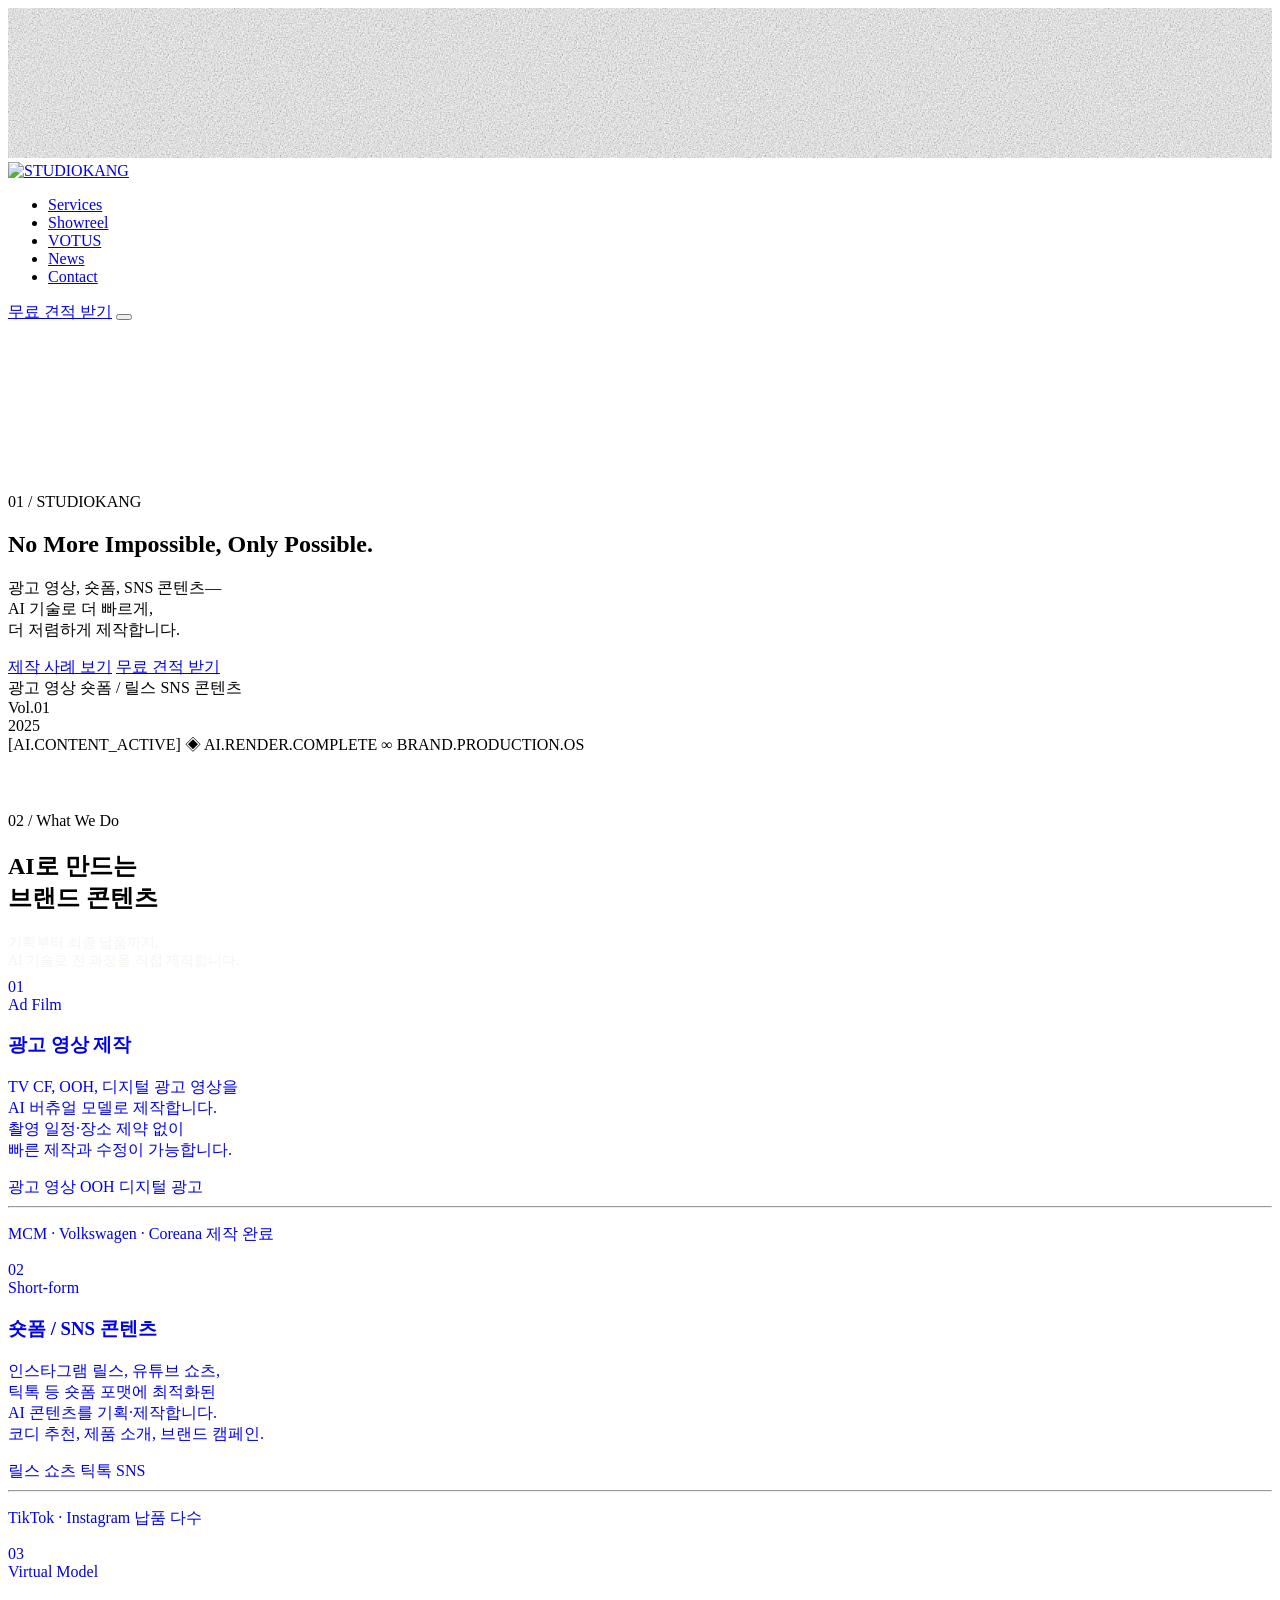
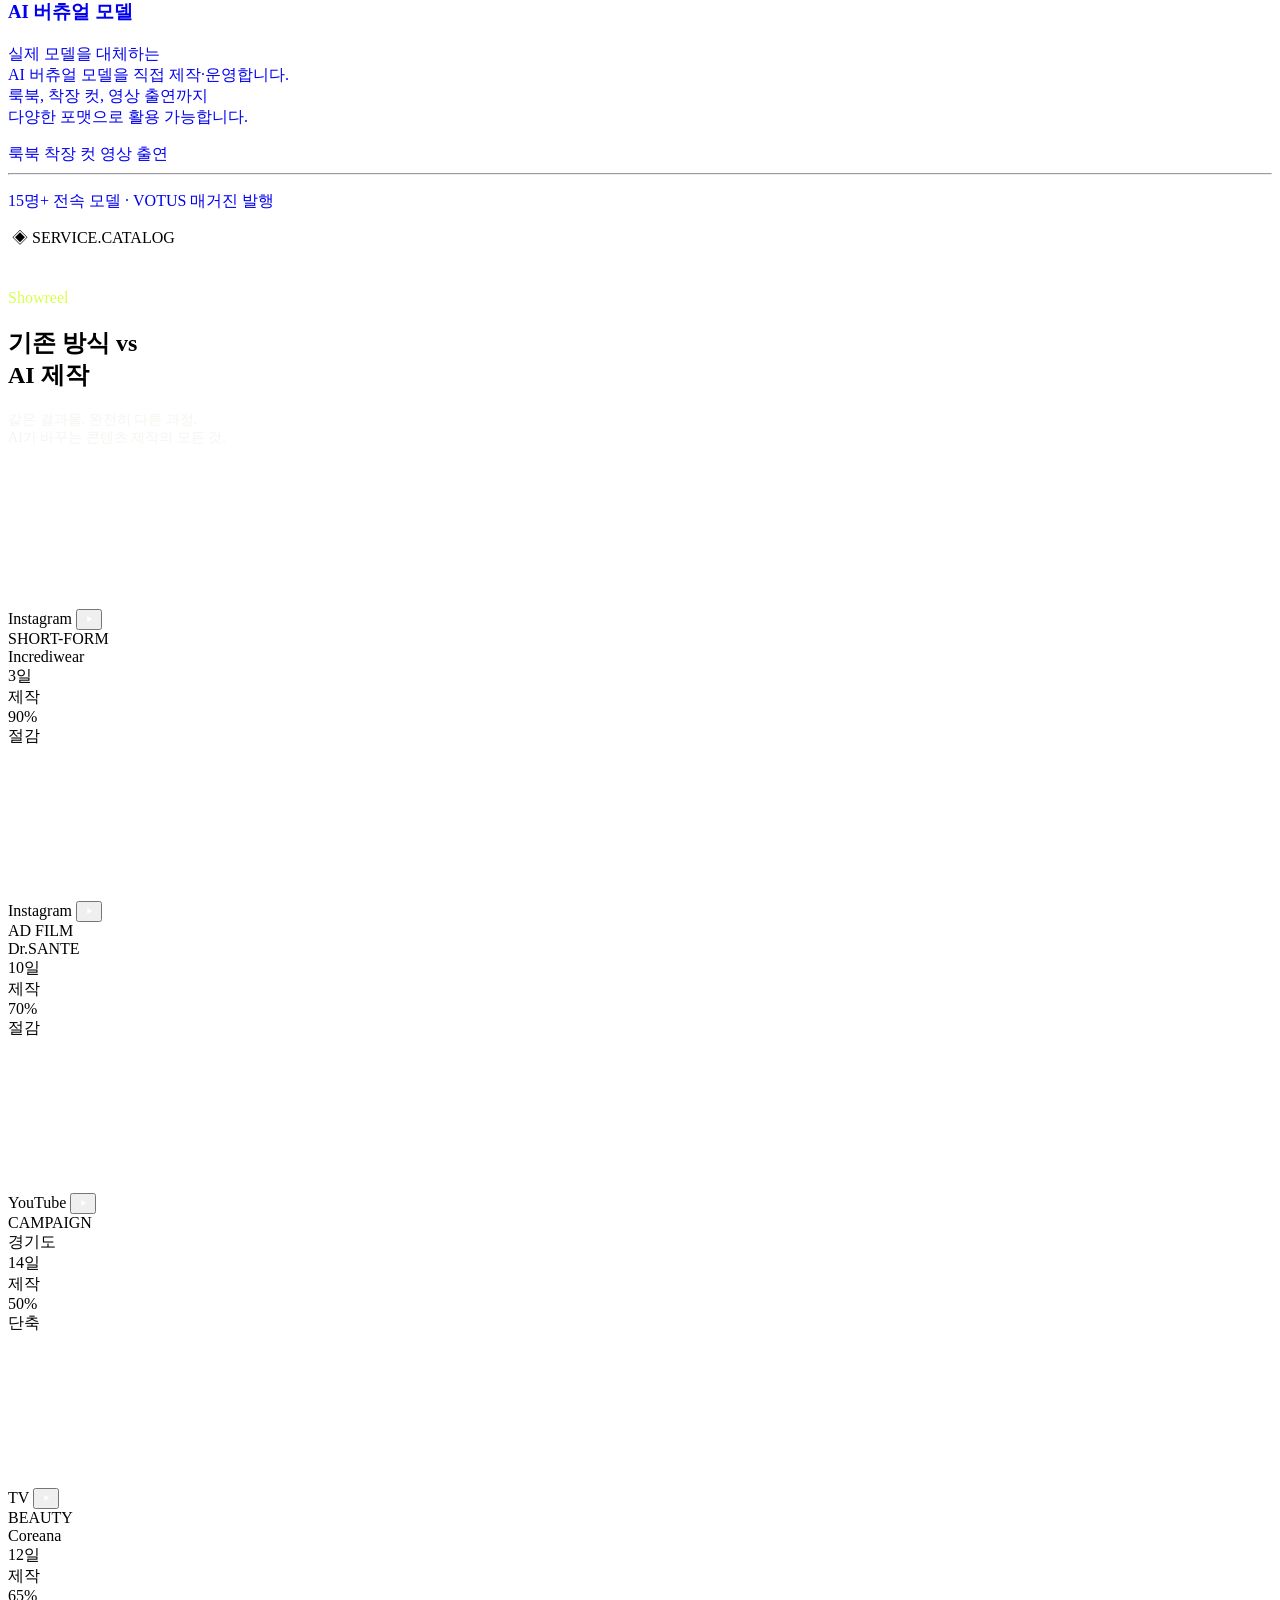
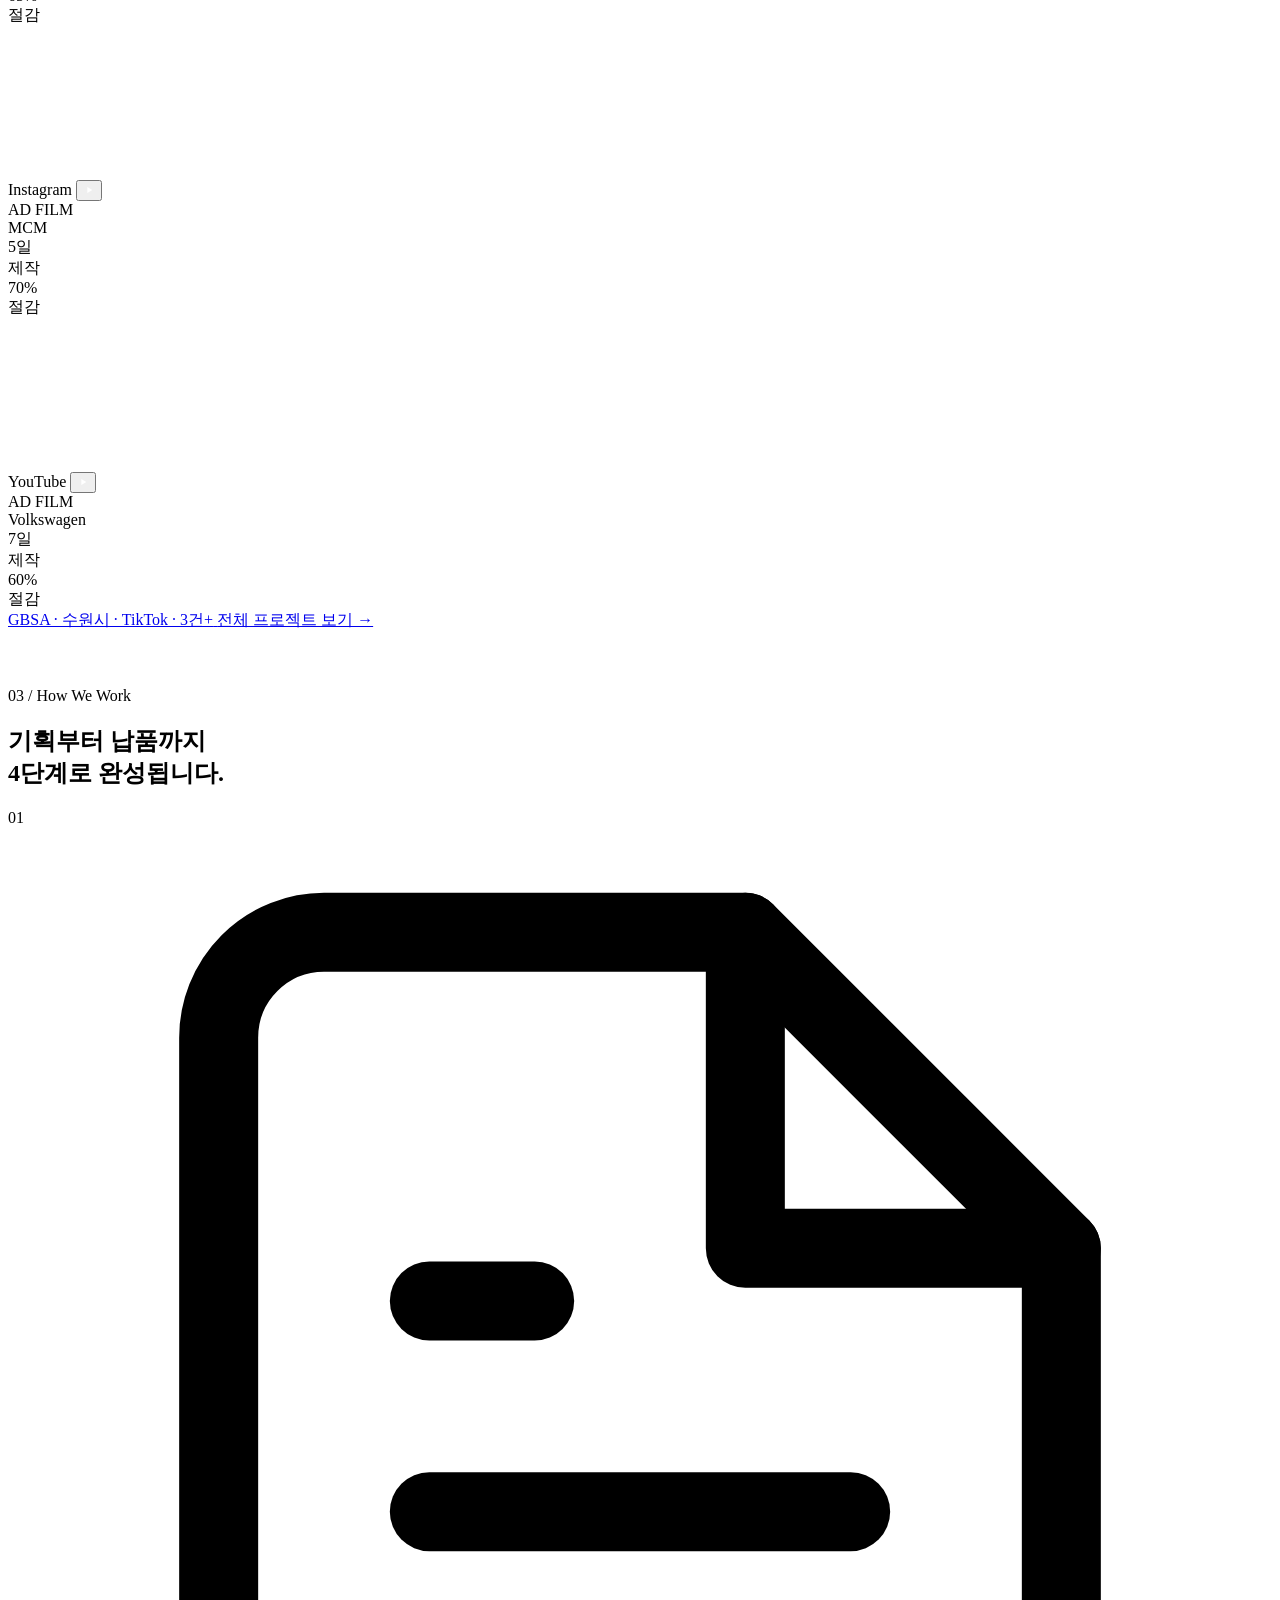
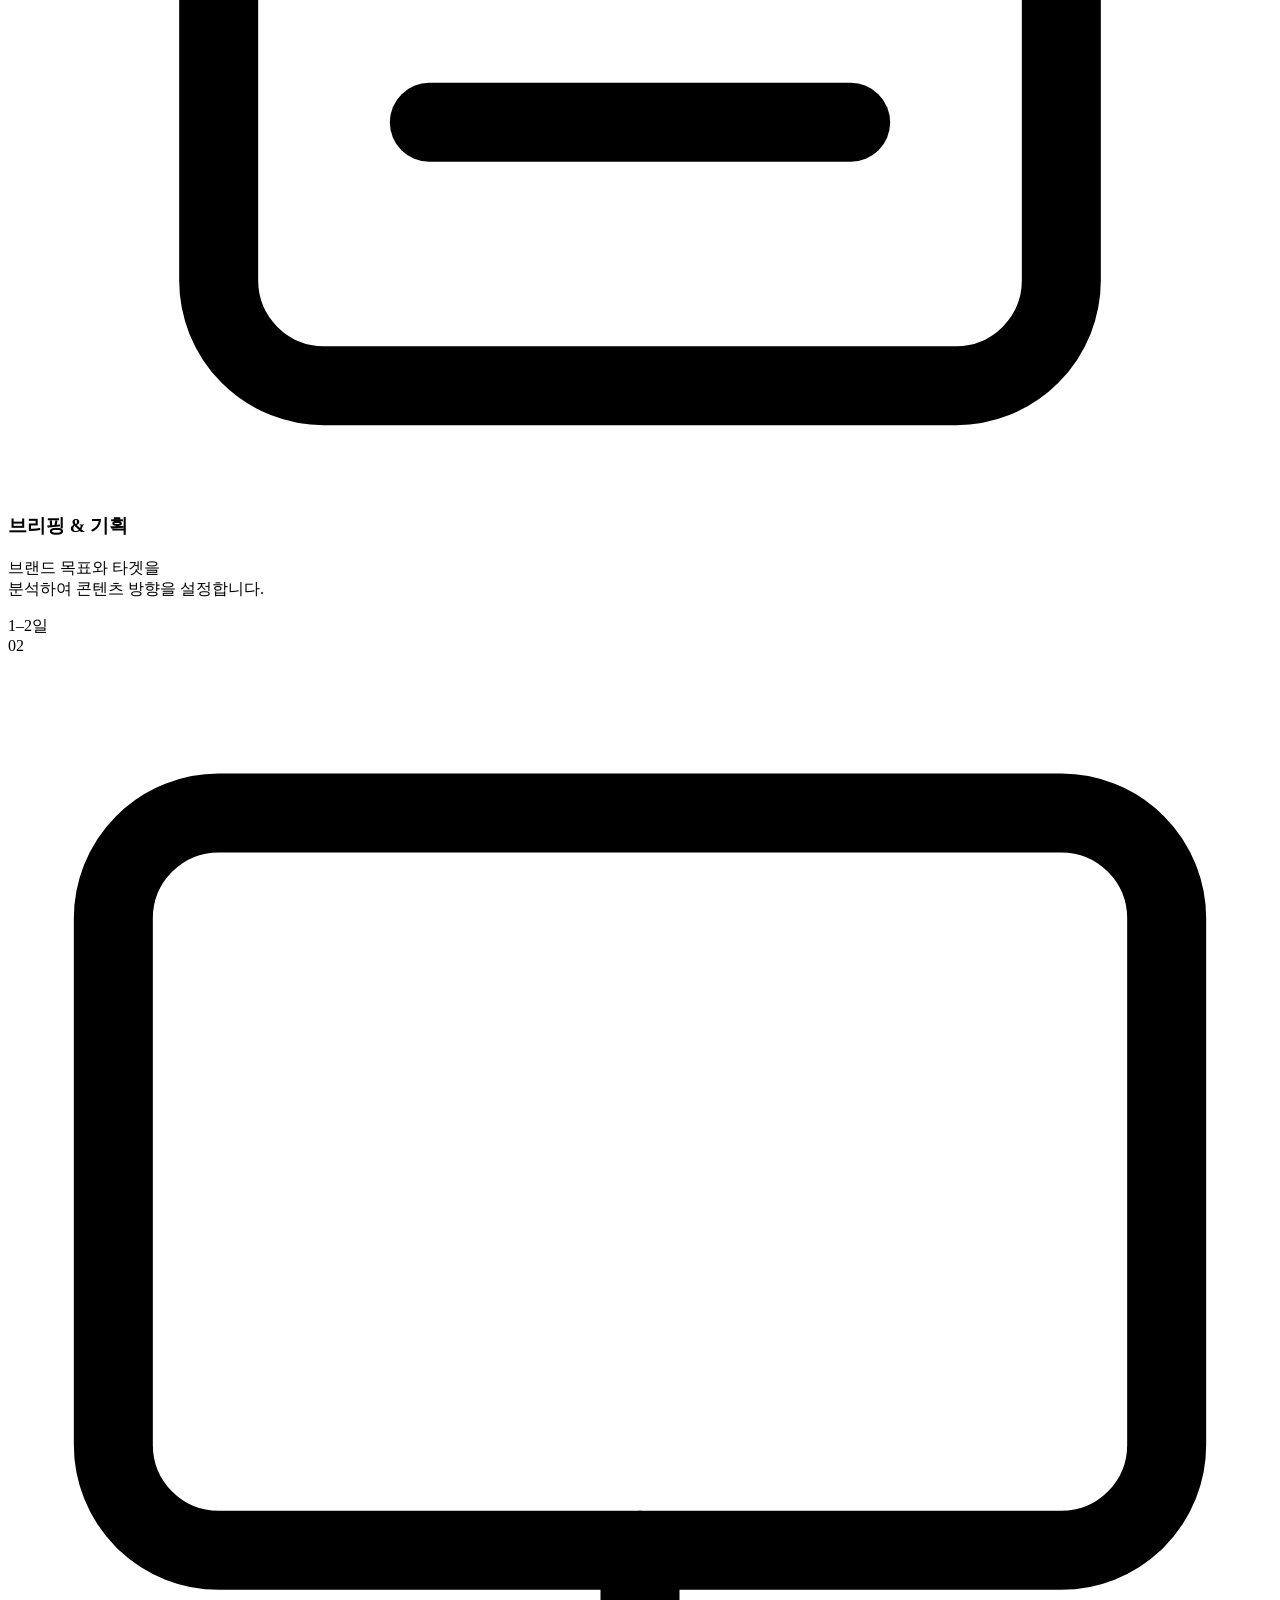
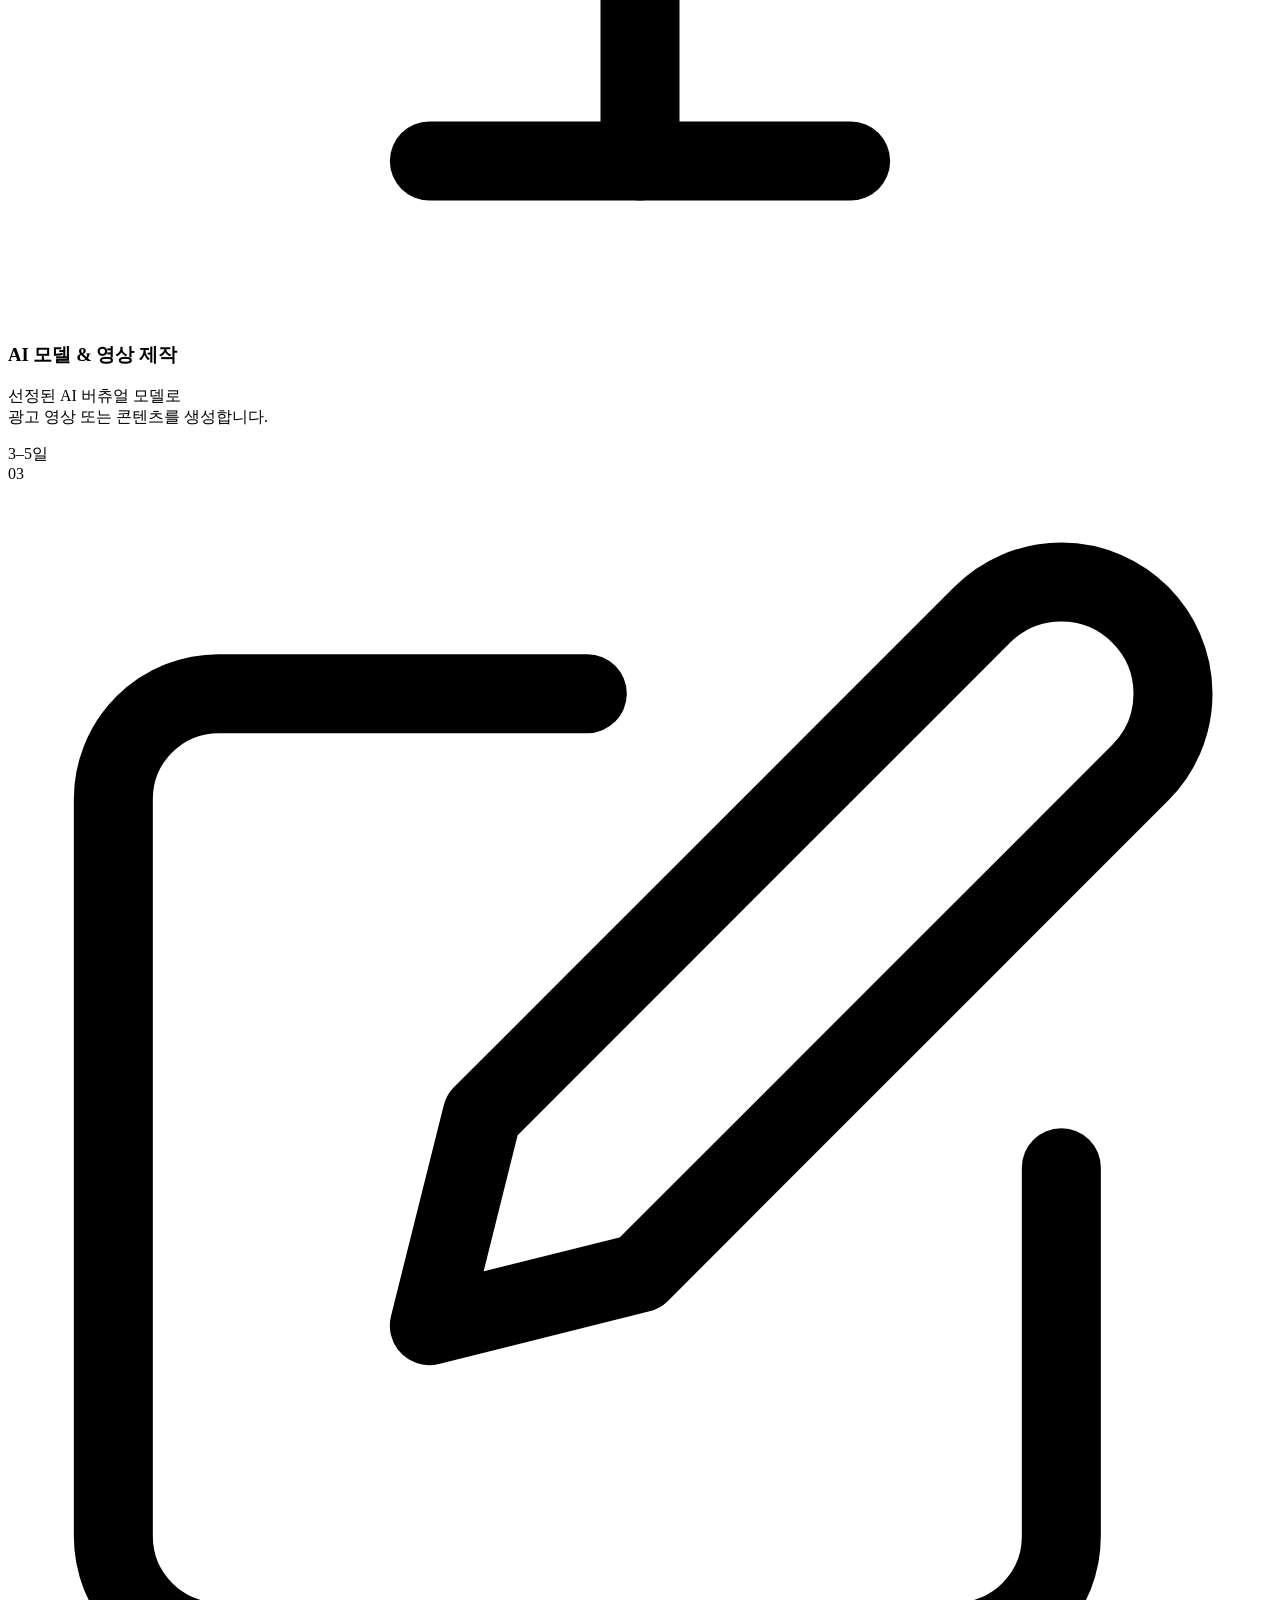
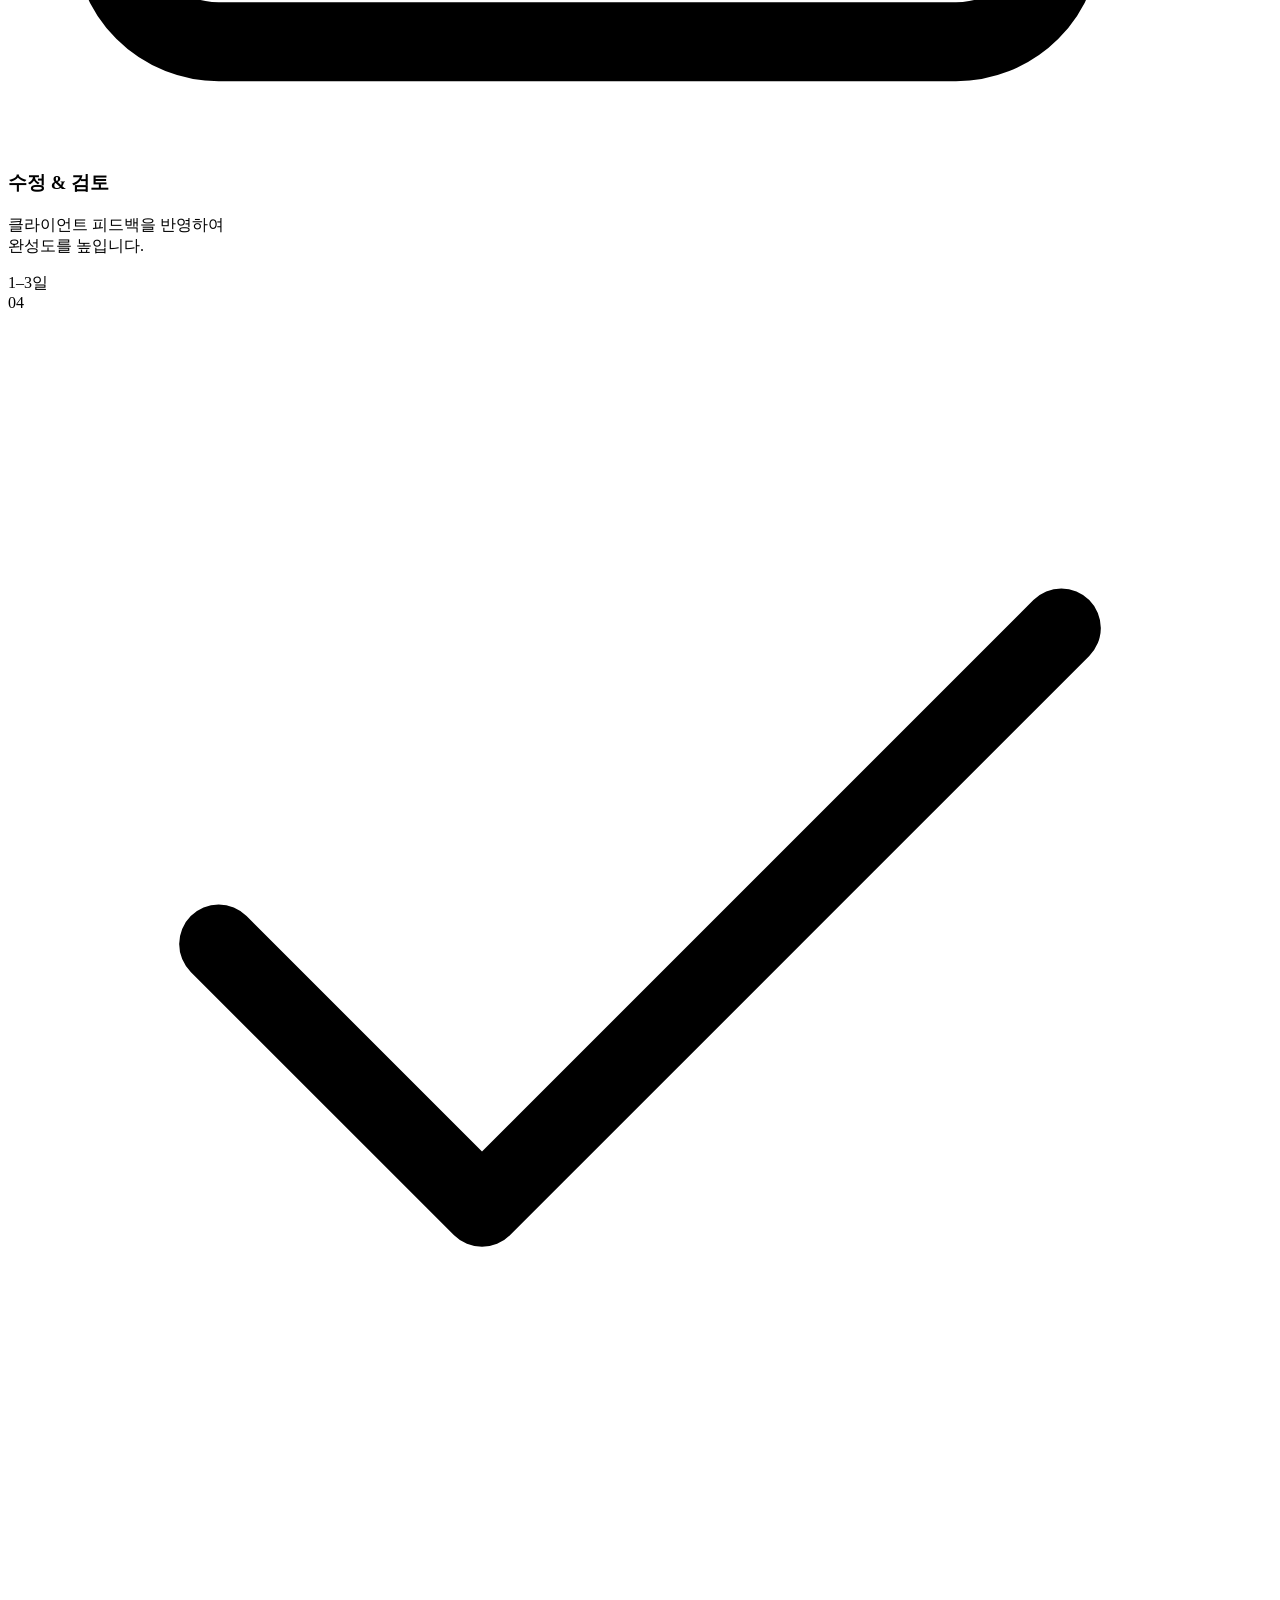
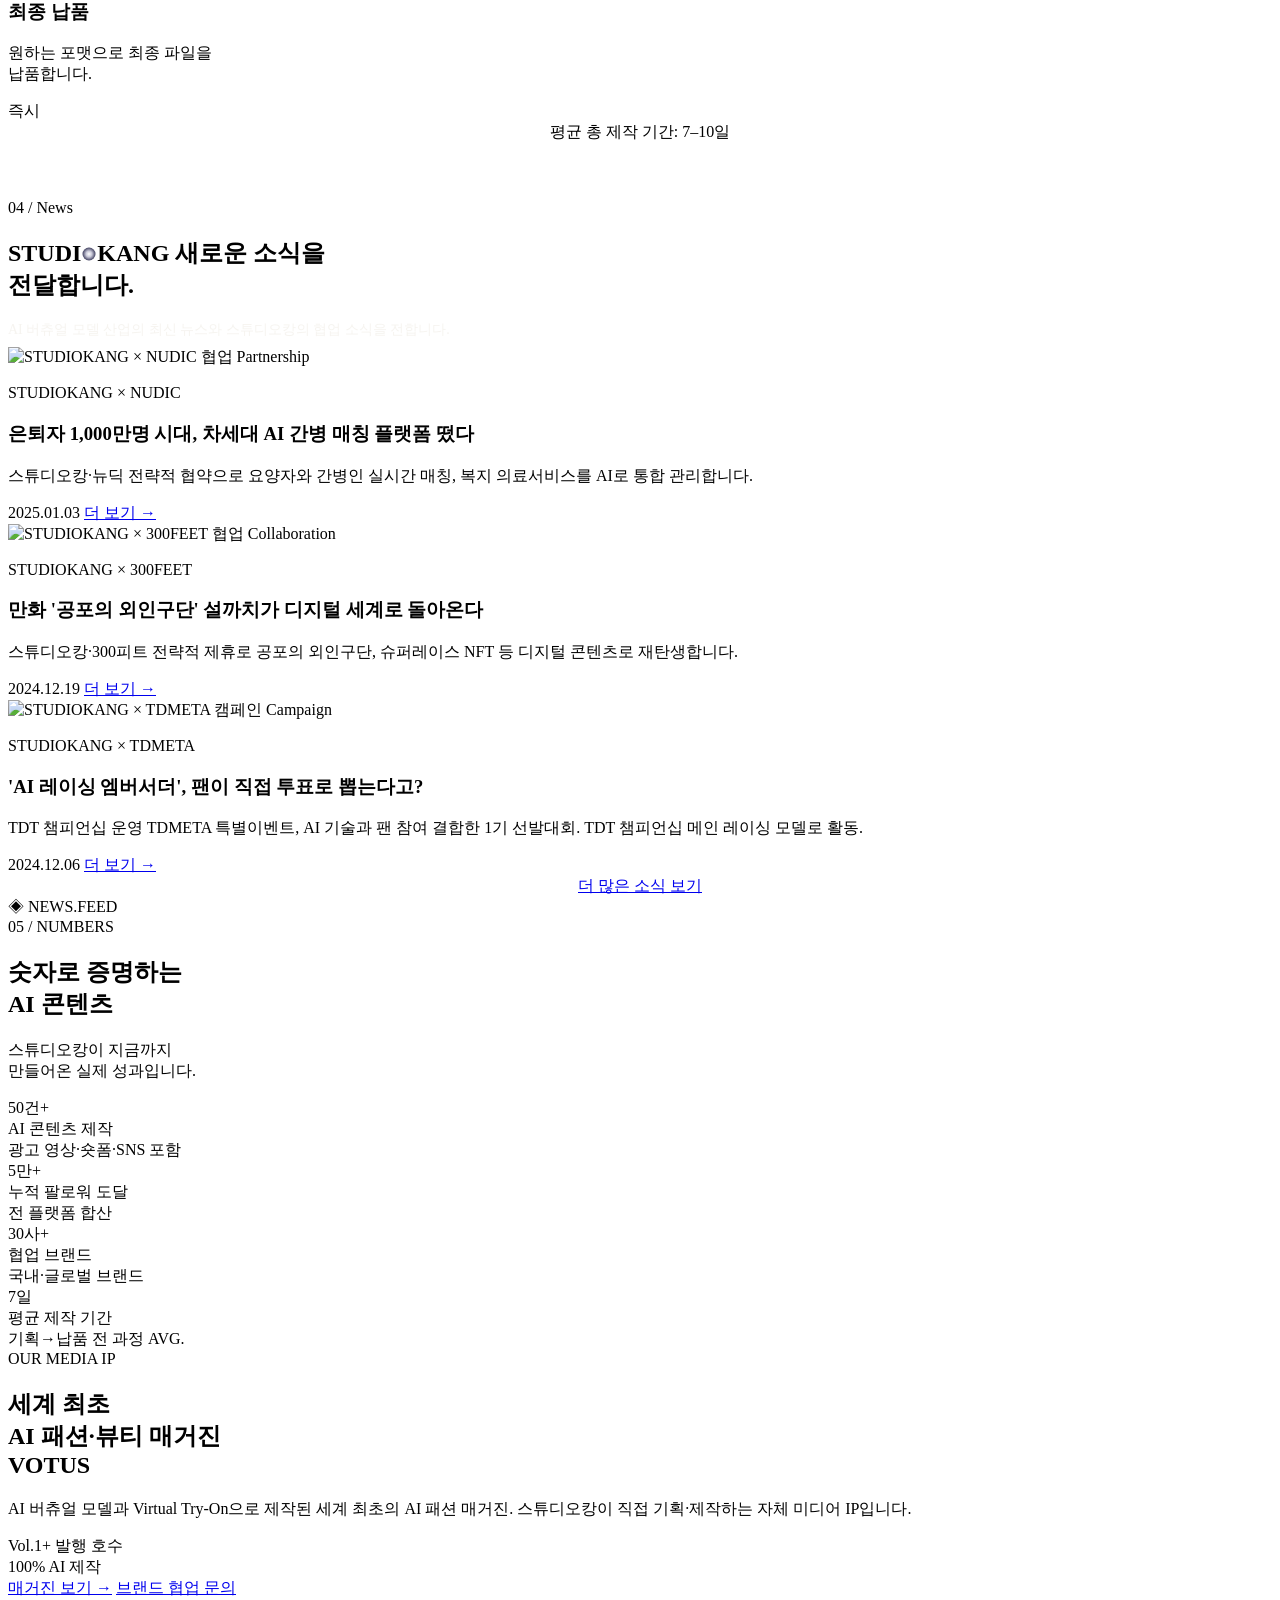
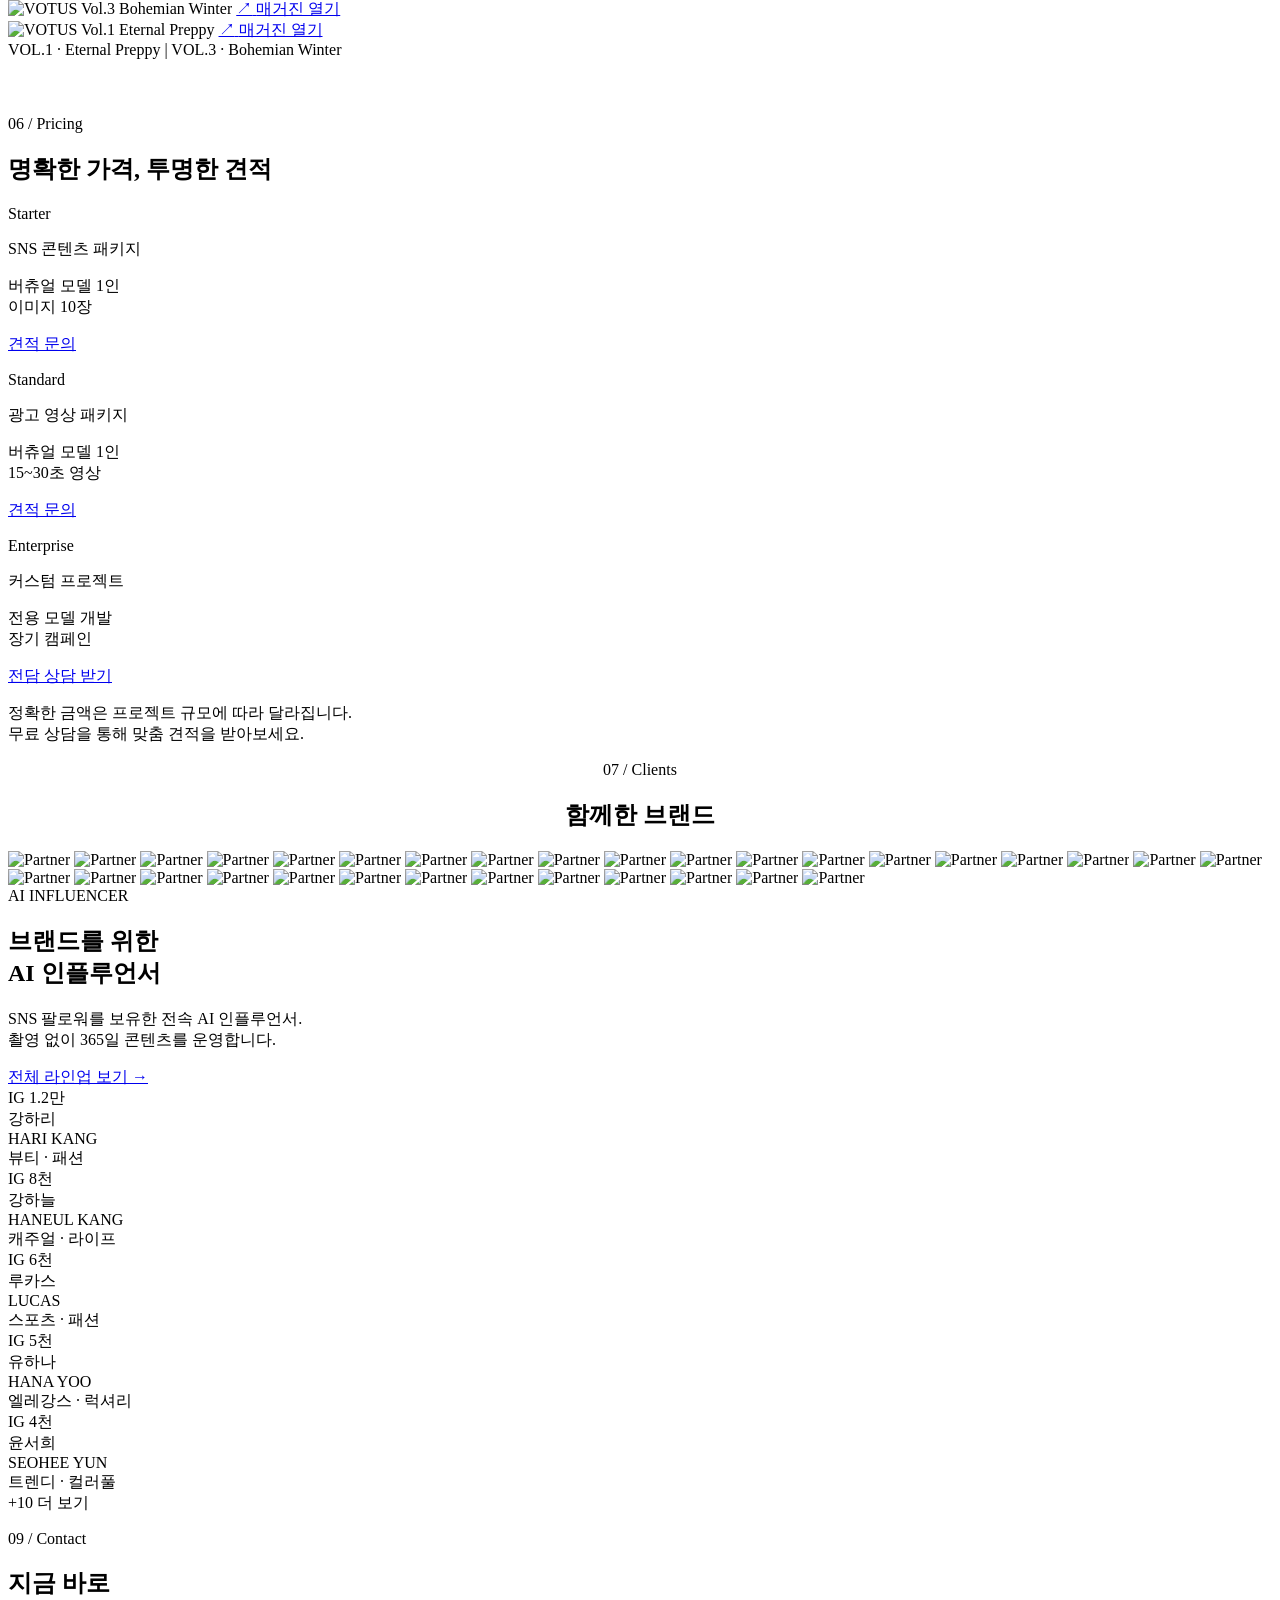
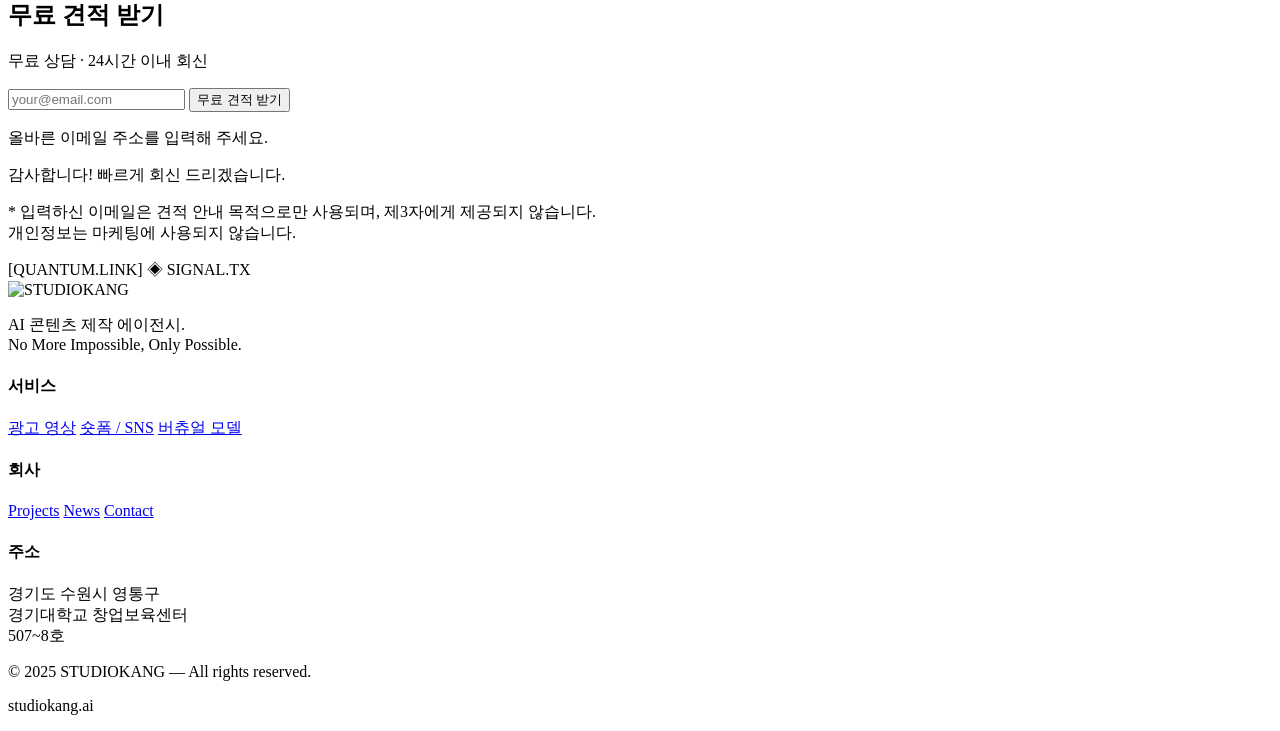
==== index.html @ ac4108ad "웹 영상: 그리드 lazy 재생, 오버레이 경로 인코딩, ffmpeg 압축 스크립트 추가 Made-with: Cursor" ====
<!DOCTYPE html>
<html lang="ko">
<head>
<meta charset="UTF-8">
<meta name="viewport" content="width=device-width, initial-scale=1.0">
<title>STUDIOKANG — AI 콘텐츠 제작 에이전시</title>
<meta name="description" content="광고 영상, 숏폼, SNS 콘텐츠를 AI 기술로 더 빠르게, 더 저렴하게 제작합니다. STUDIOKANG은 기획부터 납품까지 전 과정을 직접 제작하는 AI 콘텐츠 에이전시입니다.">
<link rel="stylesheet" href="https://cdn.jsdelivr.net/gh/orioncactus/pretendard@v1.3.9/dist/web/static/pretendard.min.css">
<link rel="stylesheet" href="css/style.css">
</head>
<body>

<div class="bg-texture"></div>
<div class="bg-stars" id="bgStars"></div>
<div class="bg-nebula"></div>
<div class="bg-noise"><svg width="100%" height="100%"><filter id="nf"><feTurbulence type="fractalNoise" baseFrequency=".65" numOctaves="3" stitchTiles="stitch"/><feColorMatrix type="saturate" values="0"/></filter><rect width="100%" height="100%" filter="url(#nf)"/></svg></div>
<div class="custom-cursor" id="customCursor"></div>

<!-- ════════════ NAV ════════════ -->
<nav class="nav" id="mainNav">
  <div class="nav-inner">
    <a href="/" class="nav-logo"><img src="assets/logo-studiokang.png" alt="STUDIOKANG"></a>
    <ul class="nav-links" id="navLinks">
      <li><a href="/#services">Services</a></li>
      <li><a href="projects.html">Showreel</a></li>
      <li><a href="/votus.html">VOTUS</a></li>
      <li><a href="/news">News</a></li>
      <li><a href="contact.html">Contact</a></li>
    </ul>
    <a href="contact.html" class="nav-cta">무료 견적 받기</a>
    <button class="nav-mobile" id="navToggle" aria-label="메뉴"><span></span><span></span><span></span></button>
  </div>
</nav>

<!-- ════════════ 01 HERO — Video Background ════════════ -->
<section class="hero" id="hero">
  <div class="hero-bg">
    <video autoplay muted loop playsinline preload="auto">
      <source src="assets/A (1).mp4" type="video/mp4">
    </video>
  </div>

  <div class="hero-content">
    <div class="hero-inner">
      <p class="hero-label">01 / STUDIOKANG</p>
      <h1 class="hero-headline" id="heroHeadline">
        <span class="typed-line" id="typedLine1"></span>
        <span class="typed-line" id="typedLine2"></span>
        <span class="type-cursor" id="typeCursor"></span>
      </h1>
      <p class="hero-sub">
        광고 영상, 숏폼, SNS 콘텐츠—<br>
        AI 기술로 더 빠르게,<br>
        더 저렴하게 제작합니다.
      </p>
      <div class="hero-buttons">
        <a href="projects.html" class="btn-primary">제작 사례 보기</a>
        <a href="contact.html" class="btn-ghost">무료 견적 받기</a>
      </div>
      <div class="hero-tags">
        <span class="hero-tag">광고 영상</span>
        <span class="hero-tag">숏폼 / 릴스</span>
        <span class="hero-tag">SNS 콘텐츠</span>
      </div>
    </div>
  </div>

  <div class="hero-badge"><span>Vol.01<br>2025</span></div>

  <span class="glitch" style="top:15%;right:5%;">[AI.CONTENT_ACTIVE]</span>
  <span class="glitch" style="bottom:30%;left:3%;">◈ AI.RENDER.COMPLETE</span>
  <span class="glitch" style="top:45%;right:2%;">∞ BRAND.PRODUCTION.OS</span>
</section>

<!-- ════════════ 02 WHAT WE DO (SERVICES) ════════════ -->
<section class="services section-padding" id="services">
  <div class="container">
    <div class="divider" style="margin-bottom:56px;"></div>
    <p class="section-label reveal">02 / What We Do</p>
    <h2 class="section-heading reveal reveal-d1">AI로 만드는<br>브랜드 콘텐츠</h2>
    <p class="body-text reveal reveal-d2" style="max-width:520px;margin-bottom:8px;color:rgba(237,233,225,.5);font-size:14px;">기획부터 최종 납품까지,<br>AI 기술로 전 과정을 직접 제작합니다.</p>

    <div class="services-grid">
      <a href="/ad-film" class="service-card card-01 reveal" style="text-decoration:none;">
        <div class="service-number">01</div>
        <span class="service-badge">Ad Film</span>
        <h3 class="service-title">광고 영상 제작</h3>
        <p class="service-desc">TV CF, OOH, 디지털 광고 영상을<br>AI 버츄얼 모델로 제작합니다.<br>촬영 일정·장소 제약 없이<br>빠른 제작과 수정이 가능합니다.</p>
        <div class="service-tags">
          <span class="service-tag">광고 영상</span>
          <span class="service-tag">OOH</span>
          <span class="service-tag">디지털 광고</span>
        </div>
        <hr class="service-divider">
        <p class="service-record">MCM · Volkswagen · Coreana 제작 완료</p>
      </a>

      <a href="/short-form" class="service-card card-02 reveal reveal-d1" style="text-decoration:none;">
        <div class="service-number">02</div>
        <span class="service-badge">Short-form</span>
        <h3 class="service-title">숏폼 / SNS 콘텐츠</h3>
        <p class="service-desc">인스타그램 릴스, 유튜브 쇼츠,<br>틱톡 등 숏폼 포맷에 최적화된<br>AI 콘텐츠를 기획·제작합니다.<br>코디 추천, 제품 소개, 브랜드 캠페인.</p>
        <div class="service-tags">
          <span class="service-tag">릴스</span>
          <span class="service-tag">쇼츠</span>
          <span class="service-tag">틱톡</span>
          <span class="service-tag">SNS</span>
        </div>
        <hr class="service-divider">
        <p class="service-record">TikTok · Instagram 납품 다수</p>
      </a>

      <a href="/virtual-model" class="service-card card-03 reveal reveal-d2" style="text-decoration:none;">
        <div class="service-number">03</div>
        <span class="service-badge">Virtual Model</span>
        <h3 class="service-title">AI 버츄얼 모델</h3>
        <p class="service-desc">실제 모델을 대체하는<br>AI 버츄얼 모델을 직접 제작·운영합니다.<br>룩북, 착장 컷, 영상 출연까지<br>다양한 포맷으로 활용 가능합니다.</p>
        <div class="service-tags">
          <span class="service-tag">룩북</span>
          <span class="service-tag">착장 컷</span>
          <span class="service-tag">영상 출연</span>
        </div>
        <hr class="service-divider">
        <p class="service-record">15명+ 전속 모델 · VOTUS 매거진 발행</p>
      </a>
    </div>
  </div>
  <img src="assets/3D_1.png" class="deco-single" alt="" aria-hidden="true">
  <span class="glitch" style="top:8%;right:2%;">◈ SERVICE.CATALOG</span>
</section>

<!-- ════════════ 03 CASE STUDIES — 9:16 Short-form Cards ════════════ -->
<section class="case-section section-padding" id="showreel">
  <div class="container">
    <div class="divider--lime" style="margin-bottom:40px;"></div>
    <p class="section-label reveal" style="color:rgba(200,255,0,.7);">Showreel</p>
    <h2 class="section-heading reveal reveal-d1">기존 방식 vs<br><span style="color:var(--color-accent-lime);">AI 제작</span></h2>
    <p class="body-text reveal reveal-d2" style="max-width:480px;margin-bottom:8px;color:rgba(237,233,225,.5);font-size:14px;">같은 결과물, 완전히 다른 과정.<br>AI가 바꾸는 콘텐츠 제작의 모든 것.</p>

    <div class="cases-strip reveal reveal-d3">

      <div class="case-card" data-video-src="assets/A (5).mp4">
        <div class="case-thumb">
          <video muted loop playsinline preload="metadata" data-lazy><source src="assets/A (5).mp4" type="video/mp4"></video>
          <div class="case-top">
            <span class="platform-label">Instagram</span>
            <button class="case-play-btn">
              <svg viewBox="0 0 24 24" width="10" height="10" fill="#fff"><polygon points="8,5 20,12 8,19"/></svg>
            </button>
          </div>
          <div class="case-bottom">
            <span class="case-badge">SHORT-FORM</span>
            <div class="case-name">Incrediwear</div>
            <div class="case-metrics-row">
              <div>
                <div class="cm-val">3일</div>
                <div class="cm-lbl">제작</div>
              </div>
              <div class="cm-divider"></div>
              <div>
                <div class="cm-val">90%</div>
                <div class="cm-lbl">절감</div>
              </div>
            </div>
          </div>
        </div>
      </div>

      <div class="case-card" data-video-src="assets/A (6).mp4">
        <div class="case-thumb">
          <video muted loop playsinline preload="metadata" data-lazy><source src="assets/A (6).mp4" type="video/mp4"></video>
          <div class="case-top">
            <span class="platform-label">Instagram</span>
            <button class="case-play-btn">
              <svg viewBox="0 0 24 24" width="10" height="10" fill="#fff"><polygon points="8,5 20,12 8,19"/></svg>
            </button>
          </div>
          <div class="case-bottom">
            <span class="case-badge">AD FILM</span>
            <div class="case-name">Dr.SANTE</div>
            <div class="case-metrics-row">
              <div>
                <div class="cm-val">10일</div>
                <div class="cm-lbl">제작</div>
              </div>
              <div class="cm-divider"></div>
              <div>
                <div class="cm-val">70%</div>
                <div class="cm-lbl">절감</div>
              </div>
            </div>
          </div>
        </div>
      </div>

      <div class="case-card" data-video-src="assets/A (7).mp4">
        <div class="case-thumb">
          <video muted loop playsinline preload="metadata" data-lazy><source src="assets/A (7).mp4" type="video/mp4"></video>
          <div class="case-top">
            <span class="platform-label">YouTube</span>
            <button class="case-play-btn">
              <svg viewBox="0 0 24 24" width="10" height="10" fill="#fff"><polygon points="8,5 20,12 8,19"/></svg>
            </button>
          </div>
          <div class="case-bottom">
            <span class="case-badge">CAMPAIGN</span>
            <div class="case-name">경기도</div>
            <div class="case-metrics-row">
              <div>
                <div class="cm-val">14일</div>
                <div class="cm-lbl">제작</div>
              </div>
              <div class="cm-divider"></div>
              <div>
                <div class="cm-val">50%</div>
                <div class="cm-lbl">단축</div>
              </div>
            </div>
          </div>
        </div>
      </div>

      <div class="case-card" data-video-src="assets/A (8).mp4">
        <div class="case-thumb">
          <video muted loop playsinline preload="metadata" data-lazy><source src="assets/A (8).mp4" type="video/mp4"></video>
          <div class="case-top">
            <span class="platform-label">TV</span>
            <button class="case-play-btn">
              <svg viewBox="0 0 24 24" width="10" height="10" fill="#fff"><polygon points="8,5 20,12 8,19"/></svg>
            </button>
          </div>
          <div class="case-bottom">
            <span class="case-badge">BEAUTY</span>
            <div class="case-name">Coreana</div>
            <div class="case-metrics-row">
              <div>
                <div class="cm-val">12일</div>
                <div class="cm-lbl">제작</div>
              </div>
              <div class="cm-divider"></div>
              <div>
                <div class="cm-val">65%</div>
                <div class="cm-lbl">절감</div>
              </div>
            </div>
          </div>
        </div>
      </div>

      <div class="case-card" data-video-src="assets/A (9).mp4">
        <div class="case-thumb">
          <video muted loop playsinline preload="metadata" data-lazy><source src="assets/A (9).mp4" type="video/mp4"></video>
          <div class="case-top">
            <span class="platform-label">Instagram</span>
            <button class="case-play-btn">
              <svg viewBox="0 0 24 24" width="10" height="10" fill="#fff"><polygon points="8,5 20,12 8,19"/></svg>
            </button>
          </div>
          <div class="case-bottom">
            <span class="case-badge">AD FILM</span>
            <div class="case-name">MCM</div>
            <div class="case-metrics-row">
              <div>
                <div class="cm-val">5일</div>
                <div class="cm-lbl">제작</div>
              </div>
              <div class="cm-divider"></div>
              <div>
                <div class="cm-val">70%</div>
                <div class="cm-lbl">절감</div>
              </div>
            </div>
          </div>
        </div>
      </div>

      <div class="case-card" data-video-src="assets/A (4).mp4">
        <div class="case-thumb">
          <video muted loop playsinline preload="metadata" data-lazy><source src="assets/A (4).mp4" type="video/mp4"></video>
          <div class="case-top">
            <span class="platform-label">YouTube</span>
            <button class="case-play-btn">
              <svg viewBox="0 0 24 24" width="10" height="10" fill="#fff"><polygon points="8,5 20,12 8,19"/></svg>
            </button>
          </div>
          <div class="case-bottom">
            <span class="case-badge">AD FILM</span>
            <div class="case-name">Volkswagen</div>
            <div class="case-metrics-row">
              <div>
                <div class="cm-val">7일</div>
                <div class="cm-lbl">제작</div>
              </div>
              <div class="cm-divider"></div>
              <div>
                <div class="cm-val">60%</div>
                <div class="cm-lbl">절감</div>
              </div>
            </div>
          </div>
        </div>
      </div>

    </div>

    <a href="projects.html" class="cases-more-link reveal reveal-d4">
        <span class="more-list">GBSA · 수원시 · TikTok · 3건+</span>
      <span class="more-cta">전체 프로젝트 보기 →</span>
    </a>
  </div>
</section>

<!-- ════════════ 04 HOW WE WORK (PROCESS) ════════════ -->
<section class="process section-padding marble-vein" id="process">
  <div class="container">
    <div class="divider--dashed" style="margin-bottom:56px;"></div>
    <p class="section-label reveal">03 / How We Work</p>
    <h2 class="section-heading reveal reveal-d1">기획부터 납품까지<br>4단계로 완성됩니다.</h2>

    <div class="process-steps">
      <div class="process-step reveal">
        <div class="process-step-number">01</div>
        <svg class="process-step-icon" viewBox="0 0 24 24" fill="none" stroke="currentColor" stroke-width="1.5" stroke-linecap="round" stroke-linejoin="round">
          <path d="M14 2H6a2 2 0 0 0-2 2v16a2 2 0 0 0 2 2h12a2 2 0 0 0 2-2V8z"/>
          <polyline points="14 2 14 8 20 8"/>
          <line x1="16" y1="13" x2="8" y2="13"/>
          <line x1="16" y1="17" x2="8" y2="17"/>
          <polyline points="10 9 9 9 8 9"/>
        </svg>
        <h3 class="process-step-title">브리핑 & 기획</h3>
        <p class="process-step-desc">브랜드 목표와 타겟을<br>분석하여 콘텐츠 방향을 설정합니다.</p>
        <span class="process-pill">1–2일</span>
        <div class="process-arrow"></div>
      </div>

      <div class="process-step reveal reveal-d1">
        <div class="process-step-number">02</div>
        <svg class="process-step-icon" viewBox="0 0 24 24" fill="none" stroke="currentColor" stroke-width="1.5" stroke-linecap="round" stroke-linejoin="round">
          <rect x="2" y="3" width="20" height="14" rx="2" ry="2"/>
          <line x1="8" y1="21" x2="16" y2="21"/>
          <line x1="12" y1="17" x2="12" y2="21"/>
        </svg>
        <h3 class="process-step-title">AI 모델 & 영상 제작</h3>
        <p class="process-step-desc">선정된 AI 버츄얼 모델로<br>광고 영상 또는 콘텐츠를 생성합니다.</p>
        <span class="process-pill">3–5일</span>
        <div class="process-arrow"></div>
      </div>

      <div class="process-step reveal reveal-d2">
        <div class="process-step-number">03</div>
        <svg class="process-step-icon" viewBox="0 0 24 24" fill="none" stroke="currentColor" stroke-width="1.5" stroke-linecap="round" stroke-linejoin="round">
          <path d="M11 4H4a2 2 0 0 0-2 2v14a2 2 0 0 0 2 2h14a2 2 0 0 0 2-2v-7"/>
          <path d="M18.5 2.5a2.121 2.121 0 0 1 3 3L12 15l-4 1 1-4 9.5-9.5z"/>
        </svg>
        <h3 class="process-step-title">수정 & 검토</h3>
        <p class="process-step-desc">클라이언트 피드백을 반영하여<br>완성도를 높입니다.</p>
        <span class="process-pill">1–3일</span>
        <div class="process-arrow"></div>
      </div>

      <div class="process-step accent reveal reveal-d3">
        <div class="process-step-number">04</div>
        <svg class="process-step-icon" viewBox="0 0 24 24" fill="none" stroke="currentColor" stroke-width="1.5" stroke-linecap="round" stroke-linejoin="round">
          <polyline points="20 6 9 17 4 12"/>
        </svg>
        <h3 class="process-step-title">최종 납품</h3>
        <p class="process-step-desc">원하는 포맷으로 최종 파일을<br>납품합니다.</p>
        <span class="process-pill">즉시</span>
      </div>
    </div>

    <div style="text-align:center;" class="reveal reveal-d4">
      <span class="process-total">평균 총 제작 기간: 7–10일</span>
    </div>
  </div>
</section>

<!-- ════════════ 05 NEWS ════════════ -->
<section class="news section-padding" id="news">
  <div class="container">
    <div class="divider" style="margin-bottom:56px;"></div>
    <p class="section-label reveal">04 / News</p>
    <h2 class="section-heading reveal reveal-d1">STUDI<svg width="14" height="14" viewBox="0 0 14 14" style="display:inline-block;vertical-align:middle;margin:0 1px;position:relative;top:-2px;"><defs><radialGradient id="moon"><stop offset="0%" stop-color="#fff"/><stop offset="45%" stop-color="#c8c8d8"/><stop offset="100%" stop-color="#404060"/></radialGradient></defs><circle cx="7" cy="7" r="6.5" fill="url(#moon)" filter="drop-shadow(0 0 4px rgba(255,255,255,0.3))"/></svg>KANG 새로운 소식을<br><span class="lime">전달합니다.</span></h2>
    <p class="body-text reveal reveal-d2" style="max-width:520px;margin-bottom:8px;color:rgba(237,233,225,.5);font-size:14px;">AI 버츄얼 모델 산업의 최신 뉴스와 스튜디오캉의 협업 소식을 전합니다.</p>

    <div class="news-grid">
      <div class="news-card reveal">
        <div class="news-img">
          <img src="https://cdn.imweb.me/thumbnail/20250112/50c414439505e.png" alt="STUDIOKANG × NUDIC 협업" loading="lazy">
          <span class="news-badge">Partnership</span>
        </div>
        <div class="news-info">
          <p class="news-client-tag">STUDIOKANG × NUDIC</p>
          <h3 class="news-title">은퇴자 1,000만명 시대, 차세대 AI 간병 매칭 플랫폼 떴다</h3>
          <p class="news-desc">스튜디오캉·뉴딕 전략적 협약으로 요양자와 간병인 실시간 매칭, 복지 의료서비스를 AI로 통합 관리합니다.</p>
        </div>
        <div class="news-bottom">
          <span class="news-date">2025.01.03</span>
          <a href="https://www.mk.co.kr/news/society/11208834" target="_blank" rel="noopener" class="news-more">더 보기 →</a>
        </div>
      </div>

      <div class="news-card reveal reveal-d1">
        <div class="news-img">
          <img src="https://cdn.imweb.me/thumbnail/20250112/0c32b1e794922.png" alt="STUDIOKANG × 300FEET 협업" loading="lazy">
          <span class="news-badge">Collaboration</span>
        </div>
        <div class="news-info">
          <p class="news-client-tag">STUDIOKANG × 300FEET</p>
          <h3 class="news-title">만화 '공포의 외인구단' 설까치가 디지털 세계로 돌아온다</h3>
          <p class="news-desc">스튜디오캉·300피트 전략적 제휴로 공포의 외인구단, 슈퍼레이스 NFT 등 디지털 콘텐츠로 재탄생합니다.</p>
        </div>
        <div class="news-bottom">
          <span class="news-date">2024.12.19</span>
          <a href="https://www.mk.co.kr/news/society/11198488" target="_blank" rel="noopener" class="news-more">더 보기 →</a>
        </div>
      </div>

      <div class="news-card reveal reveal-d2">
        <div class="news-img">
          <img src="https://cdn.imweb.me/thumbnail/20250112/32555f4077cc2.png" alt="STUDIOKANG × TDMETA 캠페인" loading="lazy">
          <span class="news-badge">Campaign</span>
        </div>
        <div class="news-info">
          <p class="news-client-tag">STUDIOKANG × TDMETA</p>
          <h3 class="news-title">'AI 레이싱 엠버서더', 팬이 직접 투표로 뽑는다고?</h3>
          <p class="news-desc">TDT 챔피언십 운영 TDMETA 특별이벤트, AI 기술과 팬 참여 결합한 1기 선발대회. TDT 챔피언십 메인 레이싱 모델로 활동.</p>
        </div>
        <div class="news-bottom">
          <span class="news-date">2024.12.06</span>
          <a href="https://biz.heraldcorp.com/article/10009727" target="_blank" rel="noopener" class="news-more">더 보기 →</a>
        </div>
      </div>
    </div>

    <div style="text-align:center;" class="reveal">
      <a href="/news" class="news-more-btn">더 많은 소식 보기</a>
    </div>
  </div>
  <span class="glitch" style="top:10%;right:3%;">◈ NEWS.FEED</span>
</section>

<!-- ════════════ 05 NUMBERS ════════════ -->
<section class="numbers-section" id="stats">
  <div class="numbers-inner">

    <div class="numbers-left reveal">
      <div class="sec-label">05 / NUMBERS</div>
      <h2 class="numbers-title">숫자로 증명하는<br><span class="lime">AI 콘텐츠</span></h2>
      <p class="numbers-sub">스튜디오캉이 지금까지<br>만들어온 실제 성과입니다.</p>
    </div>

    <div class="numbers-grid">
      <div class="num-block reveal">
        <div class="num-val" data-target="50" data-suffix="건+">0건+</div>
        <div class="num-rule"></div>
        <div class="num-label">AI 콘텐츠 제작</div>
        <div class="num-sub">광고 영상·숏폼·SNS 포함</div>
      </div>

      <div class="num-block reveal reveal-d1">
        <div class="num-val" data-target="5" data-suffix="만+">0만+</div>
        <div class="num-rule"></div>
        <div class="num-label">누적 팔로워 도달</div>
        <div class="num-sub">전 플랫폼 합산</div>
      </div>

      <div class="num-block reveal reveal-d2">
        <div class="num-val" data-target="30" data-suffix="사+">0사+</div>
        <div class="num-rule"></div>
        <div class="num-label">협업 브랜드</div>
        <div class="num-sub">국내·글로벌 브랜드</div>
      </div>

      <div class="num-block highlight reveal reveal-d3">
        <div class="num-val" data-target="7" data-suffix="일">0일</div>
        <div class="num-rule lime-rule"></div>
        <div class="num-label">평균 제작 기간</div>
        <div class="num-sub">기획→납품 전 과정 AVG.</div>
      </div>
    </div>

  </div>
</section>

<!-- ════════════ VOTUS ════════════ -->
<section class="votus-section">
  <div class="sec-wrap">

    <div class="votus-left reveal">
      <div class="sec-label">OUR MEDIA IP</div>

      <h2>세계 최초<br>
        AI 패션·뷰티 매거진<br>
        <span class="lime">VOTUS</span>
      </h2>

      <p class="votus-desc">
        AI 버츄얼 모델과 Virtual Try-On으로
        제작된 세계 최초의 AI 패션 매거진.
        스튜디오캉이 직접 기획·제작하는
        자체 미디어 IP입니다.
      </p>

      <div class="votus-stats">
        <div class="v-stat">
          <span class="v-num">Vol.1+</span>
          <span class="v-label">발행 호수</span>
        </div>
        <div class="v-stat">
          <span class="v-num">100%</span>
          <span class="v-label">AI 제작</span>
        </div>
      </div>

      <div class="votus-ctas">
        <a href="https://online.fliphtml5.com/votusai/svfr/#p=1" target="_blank" class="btn-votus-primary">매거진 보기 →</a>
        <a href="contact.html" class="btn-votus-ghost">브랜드 협업 문의</a>
      </div>
    </div>

    <div class="votus-right reveal reveal-d1">

      <div class="votus-covers">
        <div class="votus-cover votus-cover--back">
          <img src="assets/votus-vol3-cover.png" alt="VOTUS Vol.3 Bohemian Winter" />
          <a href="https://online.fliphtml5.com/votusai/urcg/" target="_blank" class="cover-cta">
            <span class="cover-cta-icon">↗</span>
            <span>매거진 열기</span>
          </a>
        </div>
        <div class="votus-cover votus-cover--front">
          <img src="assets/votus-vol1-cover.png" alt="VOTUS Vol.1 Eternal Preppy" />
          <a href="https://online.fliphtml5.com/votusai/svfr/#p=1" target="_blank" class="cover-cta">
            <span class="cover-cta-icon">↗</span>
            <span>매거진 열기</span>
          </a>
        </div>
      </div>

      <div class="votus-tag">
        <span class="tag-vol">VOL.1</span>
        <span class="tag-sep">·</span>
        <span class="tag-theme">Eternal Preppy</span>
        <span class="tag-sep">|</span>
        <span class="tag-vol">VOL.3</span>
        <span class="tag-sep">·</span>
        <span class="tag-theme">Bohemian Winter</span>
      </div>

    </div>

  </div>
</section>

<!-- ════════════ 07 PRICING ════════════ -->
<section class="pricing section-padding" id="pricing">
  <div class="container">
    <div class="divider--dashed" style="margin-bottom:56px;"></div>
    <p class="section-label reveal">06 / Pricing</p>
    <h2 class="section-heading reveal reveal-d1">명확한 가격, 투명한 견적</h2>

    <div class="pricing-grid">
      <div class="pricing-card reveal">
        <p class="pricing-tier">Starter</p>
        <p class="pricing-name">SNS 콘텐츠 패키지</p>
        <p class="pricing-desc">버츄얼 모델 1인<br>이미지 10장</p>
        <a href="contact.html" class="pricing-cta">견적 문의</a>
      </div>
      <div class="pricing-card featured reveal reveal-d1">
        <p class="pricing-tier">Standard</p>
        <p class="pricing-name">광고 영상 패키지</p>
        <p class="pricing-desc">버츄얼 모델 1인<br>15~30초 영상</p>
        <a href="contact.html" class="pricing-cta">견적 문의</a>
      </div>
      <div class="pricing-card reveal reveal-d2">
        <p class="pricing-tier">Enterprise</p>
        <p class="pricing-name">커스텀 프로젝트</p>
        <p class="pricing-desc">전용 모델 개발<br>장기 캠페인</p>
        <a href="contact.html" class="pricing-cta">전담 상담 받기</a>
      </div>
    </div>
    <p class="pricing-note reveal">정확한 금액은 프로젝트 규모에 따라 달라집니다.<br>무료 상담을 통해 맞춤 견적을 받아보세요.</p>
  </div>
</section>

<!-- ════════════ 08 CLIENTS ════════════ -->
<section class="trust section-padding" id="trust">
  <div class="container">
    <p class="section-label reveal" style="text-align:center;">07 / Clients</p>
    <h2 class="section-heading reveal reveal-d1" style="text-align:center;">함께한 브랜드</h2>
    <div class="trust-marquee-wrap reveal reveal-d2">
      <div class="trust-marquee">
        <img class="trust-logo" src="https://cdn.imweb.me/upload/S20240528931d4d9f455dc/5df4ca3ee1360.png" alt="Partner" loading="lazy">
        <img class="trust-logo" src="https://cdn.imweb.me/upload/S20240528931d4d9f455dc/05617eb200816.png" alt="Partner" loading="lazy">
        <img class="trust-logo" src="https://cdn.imweb.me/upload/S20240528931d4d9f455dc/3e3f431d9e012.png" alt="Partner" loading="lazy">
        <img class="trust-logo" src="https://cdn.imweb.me/upload/S20240528931d4d9f455dc/72f783846bb6a.png" alt="Partner" loading="lazy">
        <img class="trust-logo" src="https://cdn.imweb.me/upload/S20240528931d4d9f455dc/47a6a03d8a3b1.png" alt="Partner" loading="lazy">
        <img class="trust-logo" src="https://cdn.imweb.me/upload/S20240528931d4d9f455dc/8c0b68eb6b78b.png" alt="Partner" loading="lazy">
        <img class="trust-logo" src="https://cdn.imweb.me/upload/S20240528931d4d9f455dc/91977ef8ced2c.png" alt="Partner" loading="lazy">
        <img class="trust-logo" src="https://cdn.imweb.me/upload/S20240528931d4d9f455dc/12ebfeb269469.png" alt="Partner" loading="lazy">
        <img class="trust-logo" src="https://cdn.imweb.me/upload/S20240528931d4d9f455dc/69caca8f56c51.png" alt="Partner" loading="lazy">
        <img class="trust-logo" src="https://cdn.imweb.me/upload/S20240528931d4d9f455dc/bea550104b539.png" alt="Partner" loading="lazy">
        <img class="trust-logo" src="https://cdn.imweb.me/upload/S20240528931d4d9f455dc/f53d9c4c6c464.png" alt="Partner" loading="lazy">
        <img class="trust-logo" src="https://cdn.imweb.me/upload/S20240528931d4d9f455dc/28cc723ad364d.png" alt="Partner" loading="lazy">
        <img class="trust-logo" src="https://cdn.imweb.me/upload/S20240528931d4d9f455dc/6f5120a9c4d21.png" alt="Partner" loading="lazy">
        <img class="trust-logo" src="https://cdn.imweb.me/upload/S20240528931d4d9f455dc/f19d3c20b404c.png" alt="Partner" loading="lazy">
        <img class="trust-logo" src="https://cdn.imweb.me/upload/S20240528931d4d9f455dc/800cb3e63d821.png" alt="Partner" loading="lazy">
        <img class="trust-logo" src="https://cdn.imweb.me/upload/S20240528931d4d9f455dc/607dedd768354.png" alt="Partner" loading="lazy">
        <img class="trust-logo" src="https://cdn.imweb.me/upload/S20240528931d4d9f455dc/5df4ca3ee1360.png" alt="Partner" loading="lazy">
        <img class="trust-logo" src="https://cdn.imweb.me/upload/S20240528931d4d9f455dc/05617eb200816.png" alt="Partner" loading="lazy">
        <img class="trust-logo" src="https://cdn.imweb.me/upload/S20240528931d4d9f455dc/3e3f431d9e012.png" alt="Partner" loading="lazy">
        <img class="trust-logo" src="https://cdn.imweb.me/upload/S20240528931d4d9f455dc/72f783846bb6a.png" alt="Partner" loading="lazy">
        <img class="trust-logo" src="https://cdn.imweb.me/upload/S20240528931d4d9f455dc/47a6a03d8a3b1.png" alt="Partner" loading="lazy">
        <img class="trust-logo" src="https://cdn.imweb.me/upload/S20240528931d4d9f455dc/8c0b68eb6b78b.png" alt="Partner" loading="lazy">
        <img class="trust-logo" src="https://cdn.imweb.me/upload/S20240528931d4d9f455dc/91977ef8ced2c.png" alt="Partner" loading="lazy">
        <img class="trust-logo" src="https://cdn.imweb.me/upload/S20240528931d4d9f455dc/12ebfeb269469.png" alt="Partner" loading="lazy">
        <img class="trust-logo" src="https://cdn.imweb.me/upload/S20240528931d4d9f455dc/69caca8f56c51.png" alt="Partner" loading="lazy">
        <img class="trust-logo" src="https://cdn.imweb.me/upload/S20240528931d4d9f455dc/bea550104b539.png" alt="Partner" loading="lazy">
        <img class="trust-logo" src="https://cdn.imweb.me/upload/S20240528931d4d9f455dc/f53d9c4c6c464.png" alt="Partner" loading="lazy">
        <img class="trust-logo" src="https://cdn.imweb.me/upload/S20240528931d4d9f455dc/28cc723ad364d.png" alt="Partner" loading="lazy">
        <img class="trust-logo" src="https://cdn.imweb.me/upload/S20240528931d4d9f455dc/6f5120a9c4d21.png" alt="Partner" loading="lazy">
        <img class="trust-logo" src="https://cdn.imweb.me/upload/S20240528931d4d9f455dc/f19d3c20b404c.png" alt="Partner" loading="lazy">
        <img class="trust-logo" src="https://cdn.imweb.me/upload/S20240528931d4d9f455dc/800cb3e63d821.png" alt="Partner" loading="lazy">
        <img class="trust-logo" src="https://cdn.imweb.me/upload/S20240528931d4d9f455dc/607dedd768354.png" alt="Partner" loading="lazy">
      </div>
    </div>
  </div>
</section>

<!-- ════════════ 09 AI INFLUENCER ════════════ -->
<section class="influencer-section" id="models">
  <div class="sec-wrap">

    <div class="inf-header reveal">
      <div class="inf-header-left">
        <div class="sec-label">AI INFLUENCER</div>
        <h2>브랜드를 위한<br><span class="lime">AI 인플루언서</span></h2>
        <p class="inf-sub">SNS 팔로워를 보유한 전속 AI 인플루언서.<br>촬영 없이 365일 콘텐츠를 운영합니다.</p>
      </div>
      <div class="inf-header-right">
        <a href="/virtual-model" class="inf-link">전체 라인업 보기 →</a>
      </div>
    </div>

    <div class="inf-strip reveal reveal-d1">
      <div class="inf-card">
        <div class="inf-photo">
          <img src="assets/model-hari.png" alt="강하리" loading="lazy" style="object-position: center 15%" onerror="this.style.display='none'">
          <div class="inf-badge">
            <span class="badge-platform">IG</span>
            <span class="badge-count">1.2만</span>
          </div>
        </div>
        <div class="inf-info">
          <div class="inf-name">강하리</div>
          <div class="inf-en">HARI KANG</div>
          <div class="inf-keyword">뷰티 · 패션</div>
        </div>
      </div>

      <div class="inf-card">
        <div class="inf-photo">
          <img src="assets/model-haneul.png" alt="강하늘" loading="lazy" style="object-position: center 10%" onerror="this.style.display='none'">
          <div class="inf-badge">
            <span class="badge-platform">IG</span>
            <span class="badge-count">8천</span>
          </div>
        </div>
        <div class="inf-info">
          <div class="inf-name">강하늘</div>
          <div class="inf-en">HANEUL KANG</div>
          <div class="inf-keyword">캐주얼 · 라이프</div>
        </div>
      </div>

      <div class="inf-card">
        <div class="inf-photo">
          <img src="assets/model-lucas.png" alt="루카스" loading="lazy" style="object-position: center 10%" onerror="this.style.display='none'">
          <div class="inf-badge">
            <span class="badge-platform">IG</span>
            <span class="badge-count">6천</span>
          </div>
        </div>
        <div class="inf-info">
          <div class="inf-name">루카스</div>
          <div class="inf-en">LUCAS</div>
          <div class="inf-keyword">스포츠 · 패션</div>
        </div>
      </div>

      <div class="inf-card">
        <div class="inf-photo">
          <img src="assets/model-hana.png" alt="유하나" loading="lazy" style="object-position: center 20%" onerror="this.style.display='none'">
          <div class="inf-badge">
            <span class="badge-platform">IG</span>
            <span class="badge-count">5천</span>
          </div>
        </div>
        <div class="inf-info">
          <div class="inf-name">유하나</div>
          <div class="inf-en">HANA YOO</div>
          <div class="inf-keyword">엘레강스 · 럭셔리</div>
        </div>
      </div>

      <div class="inf-card">
        <div class="inf-photo">
          <img src="assets/model-seohee.png" alt="윤서희" loading="lazy" style="object-position: center 15%" onerror="this.style.display='none'">
          <div class="inf-badge">
            <span class="badge-platform">IG</span>
            <span class="badge-count">4천</span>
          </div>
        </div>
        <div class="inf-info">
          <div class="inf-name">윤서희</div>
          <div class="inf-en">SEOHEE YUN</div>
          <div class="inf-keyword">트렌디 · 컬러풀</div>
        </div>
      </div>

      <div class="inf-card inf-more">
        <div class="inf-photo inf-more-ph">
          <span class="more-num">+10</span>
          <span class="more-text">더 보기</span>
        </div>
      </div>
    </div>

  </div>
</section>

<!-- ════════════ 10 CTA ════════════ -->
<section class="cta-section" id="contact">
  <div class="cta-nebula"></div>
  <div class="container">
    <div class="cta-content reveal">
      <p class="section-label">09 / Contact</p>
      <h2 class="section-heading">지금 바로<br>무료 견적 <span style="color:var(--color-accent-lime);">받기</span></h2>
      <p class="cta-desc">무료 상담 · 24시간 이내 회신</p>
      <form class="cta-form" id="ctaForm" novalidate>
        <input type="email" class="cta-input" id="ctaEmail" placeholder="your@email.com" required>
        <button type="submit" class="cta-submit">무료 견적 받기</button>
      </form>
      <p class="cta-msg err" id="ctaErr">올바른 이메일 주소를 입력해 주세요.</p>
      <p class="cta-msg ok" id="ctaOk">감사합니다! 빠르게 회신 드리겠습니다.</p>
      <p class="cta-privacy">* 입력하신 이메일은 견적 안내 목적으로만 사용되며, 제3자에게 제공되지 않습니다.<br>개인정보는 마케팅에 사용되지 않습니다.</p>
    </div>
  </div>
  <span class="glitch" style="bottom:12%;right:4%;">[QUANTUM.LINK]</span>
  <span class="glitch" style="top:15%;left:2%;">◈ SIGNAL.TX</span>
</section>

<!-- ════════════ FOOTER ════════════ -->
<footer class="footer">
  <div class="container">
    <div class="footer-grid">
      <div>
        <div class="footer-logo"><img src="assets/logo-studiokang.png" alt="STUDIOKANG"></div>
        <p class="footer-tagline">AI 콘텐츠 제작 에이전시.<br>No More Impossible, Only Possible.</p>
      </div>
      <div class="footer-col">
        <h4>서비스</h4>
        <a href="/ad-film">광고 영상</a>
        <a href="/short-form">숏폼 / SNS</a>
        <a href="/virtual-model">버츄얼 모델</a>
      </div>
      <div class="footer-col">
        <h4>회사</h4>
        <a href="projects.html">Projects</a>
        <a href="/news">News</a>
        <a href="contact.html">Contact</a>
      </div>
      <div class="footer-col">
        <h4>주소</h4>
        <p>경기도 수원시 영통구<br>경기대학교 창업보육센터<br>507~8호</p>
      </div>
    </div>
    <div class="footer-bottom">
      <p class="footer-copy">© 2025 STUDIOKANG — All rights reserved.</p>
      <p class="footer-copy">studiokang.ai</p>
    </div>
  </div>
</footer>

<script src="js/main.js"></script>
</body>
</html>
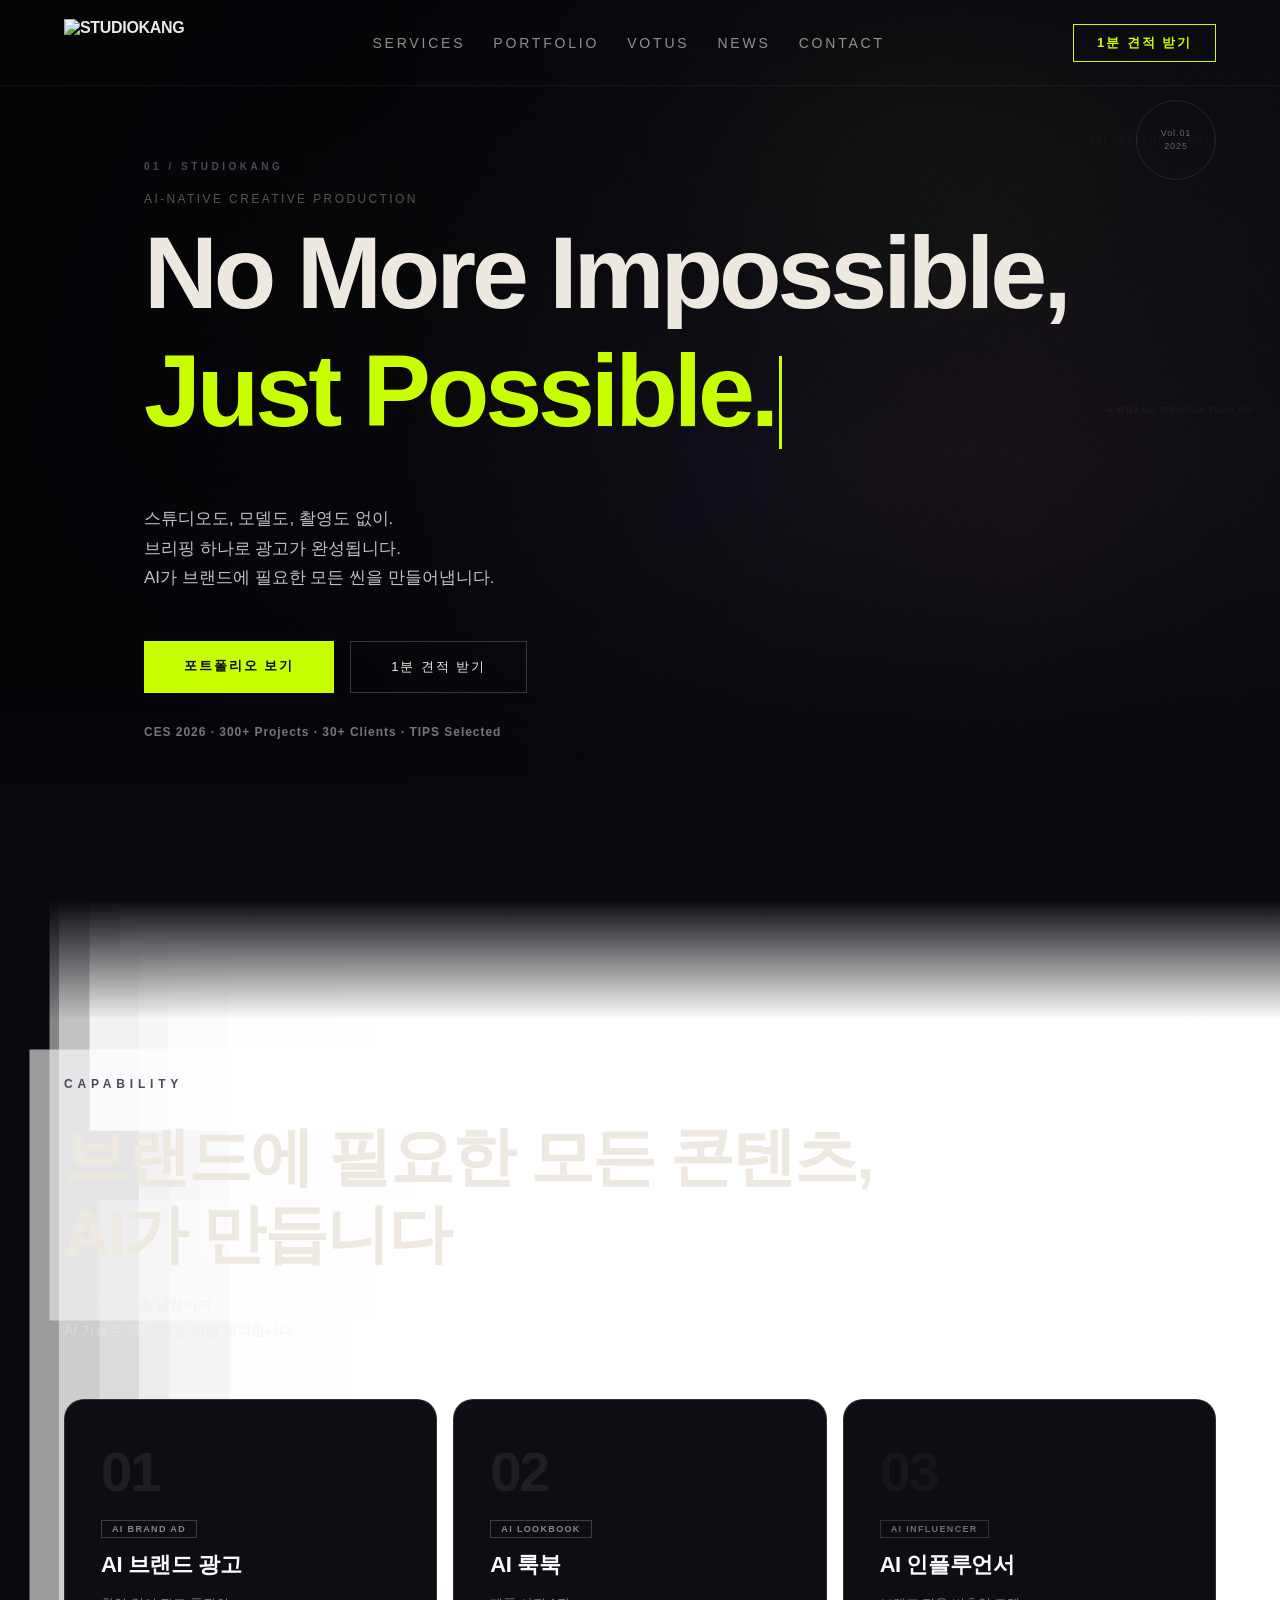
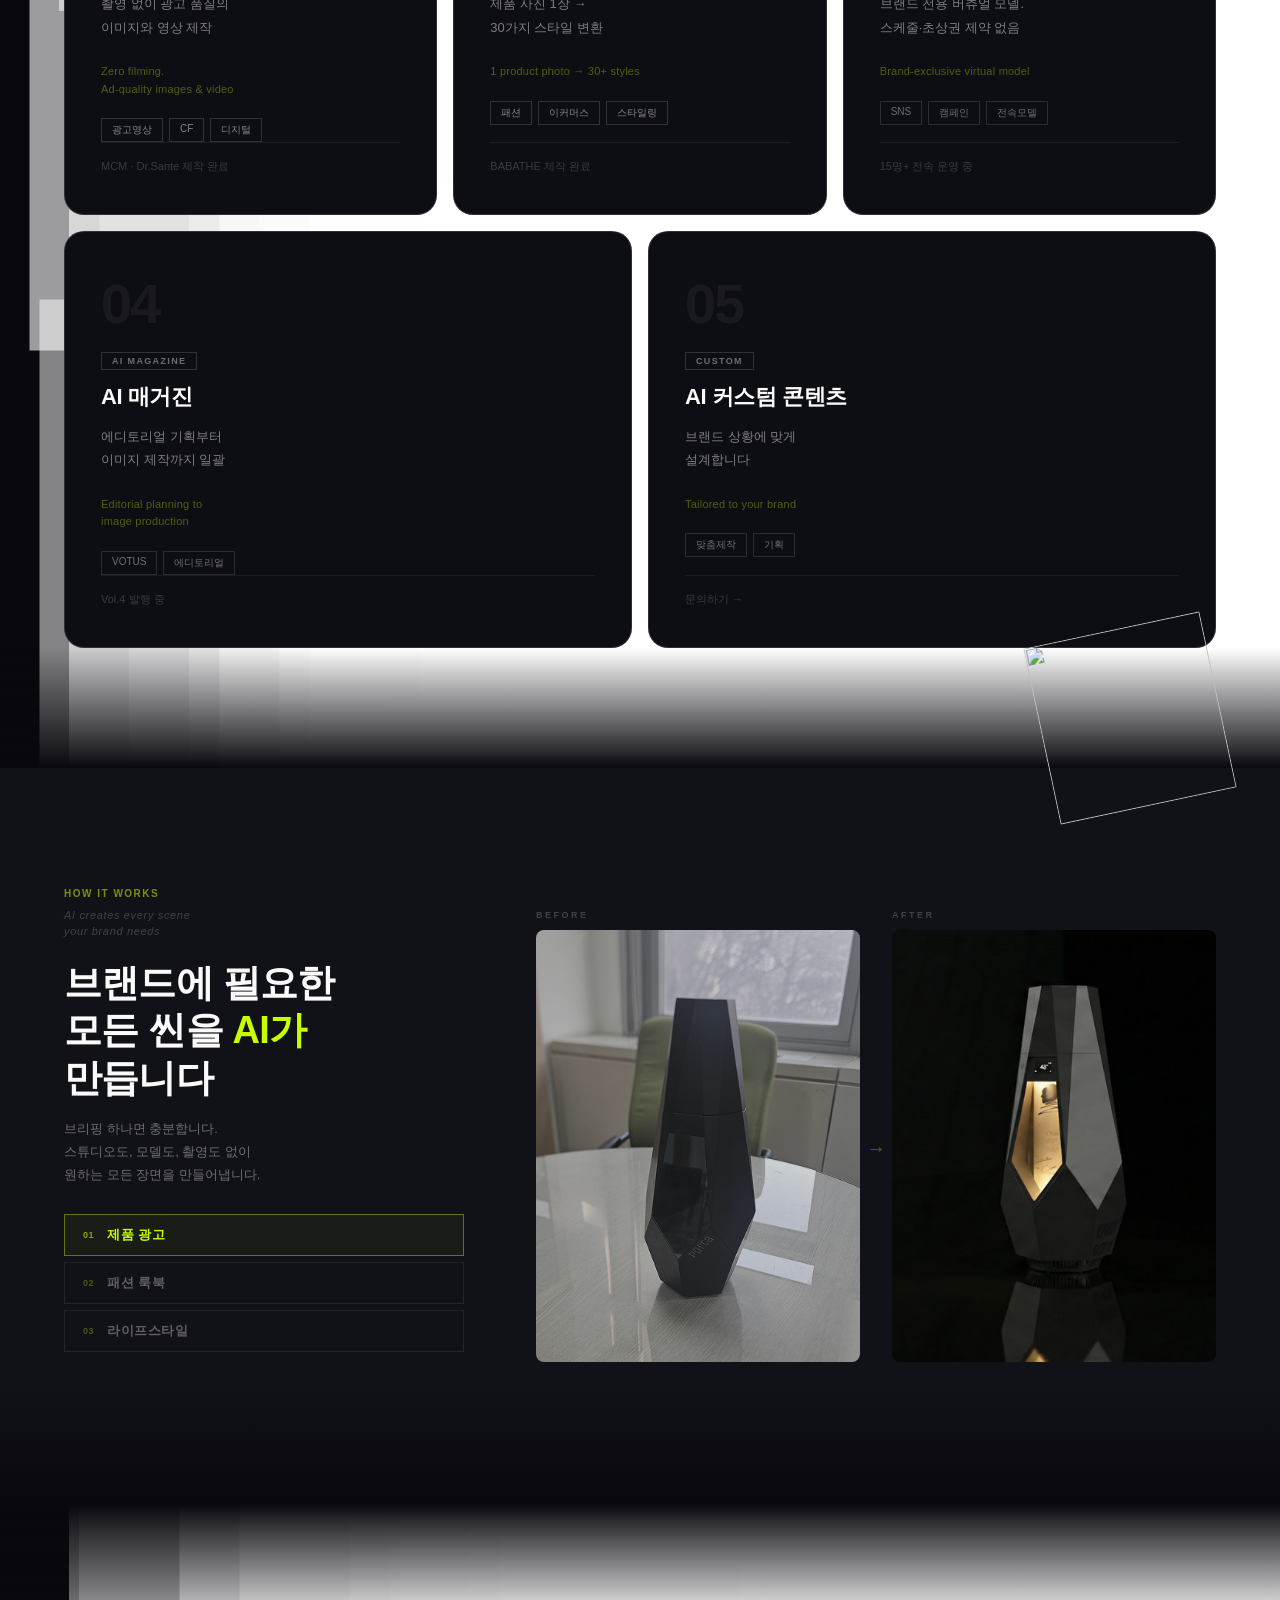
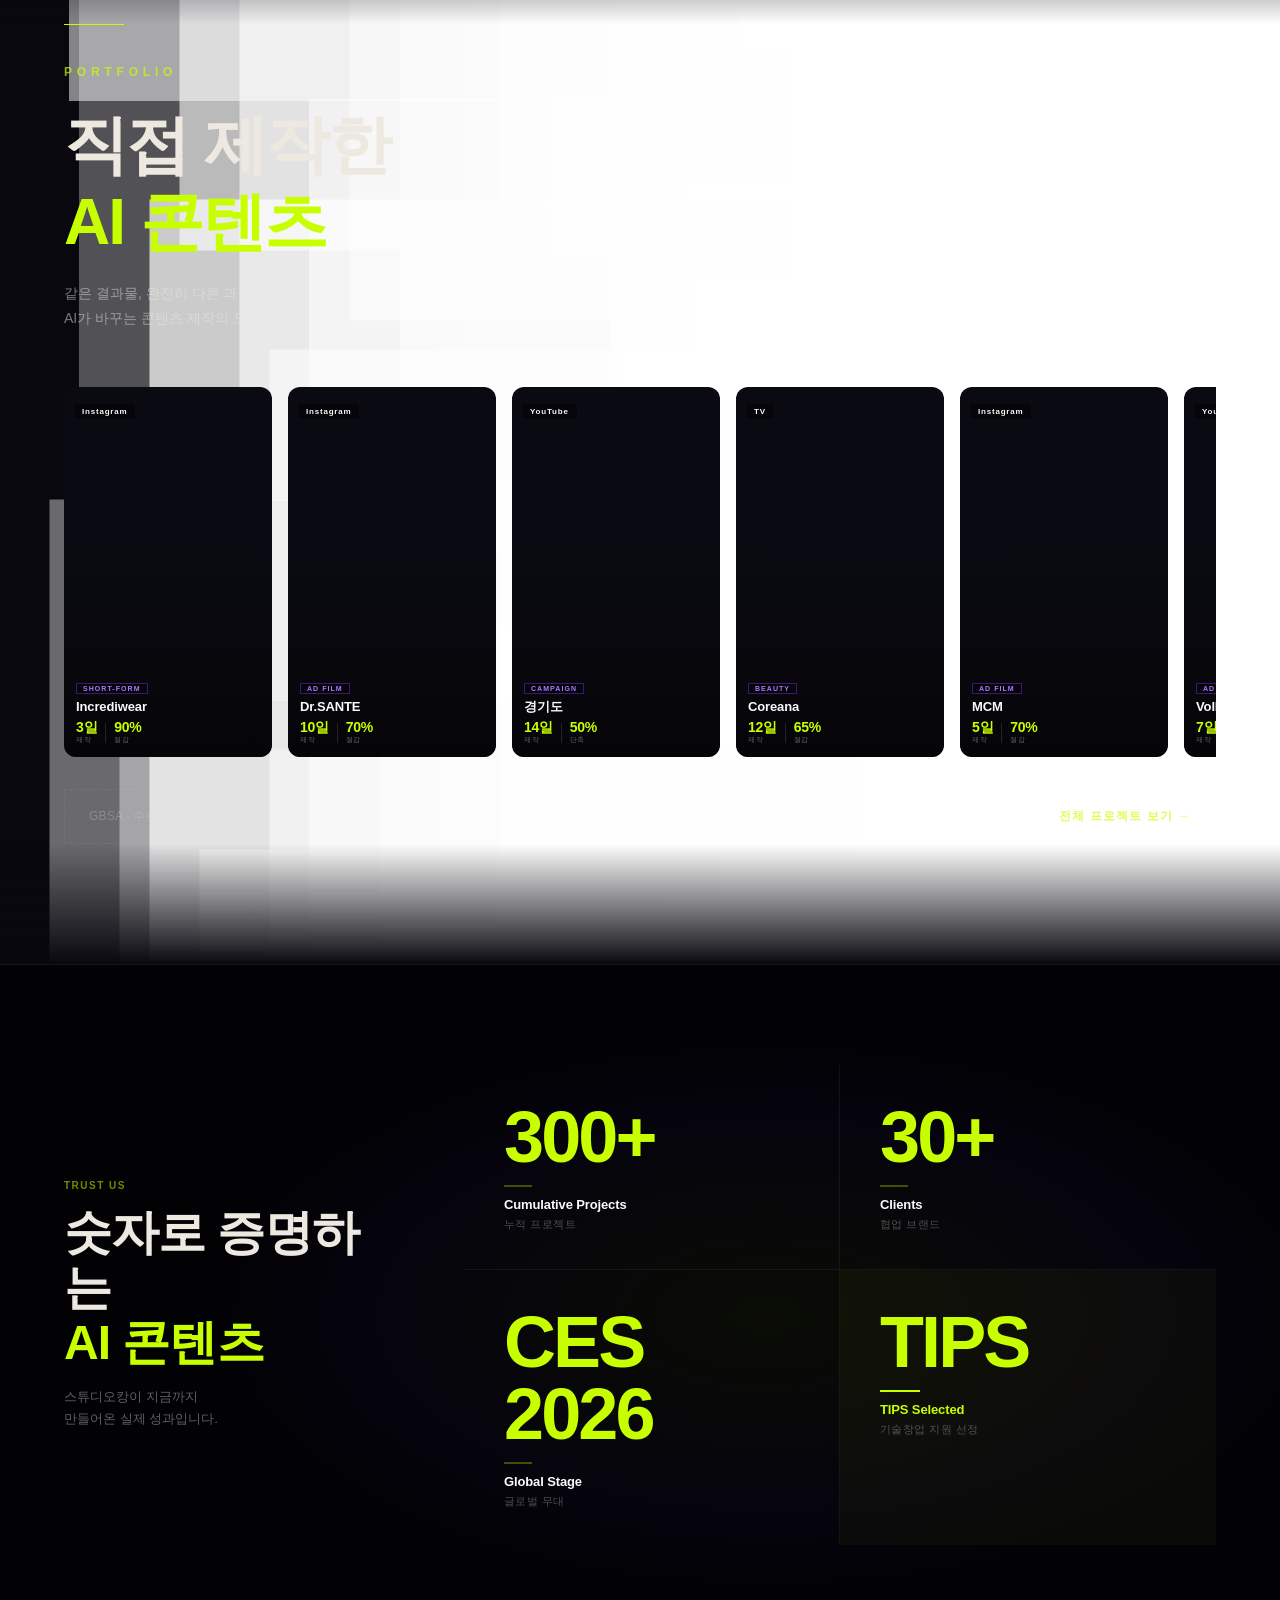
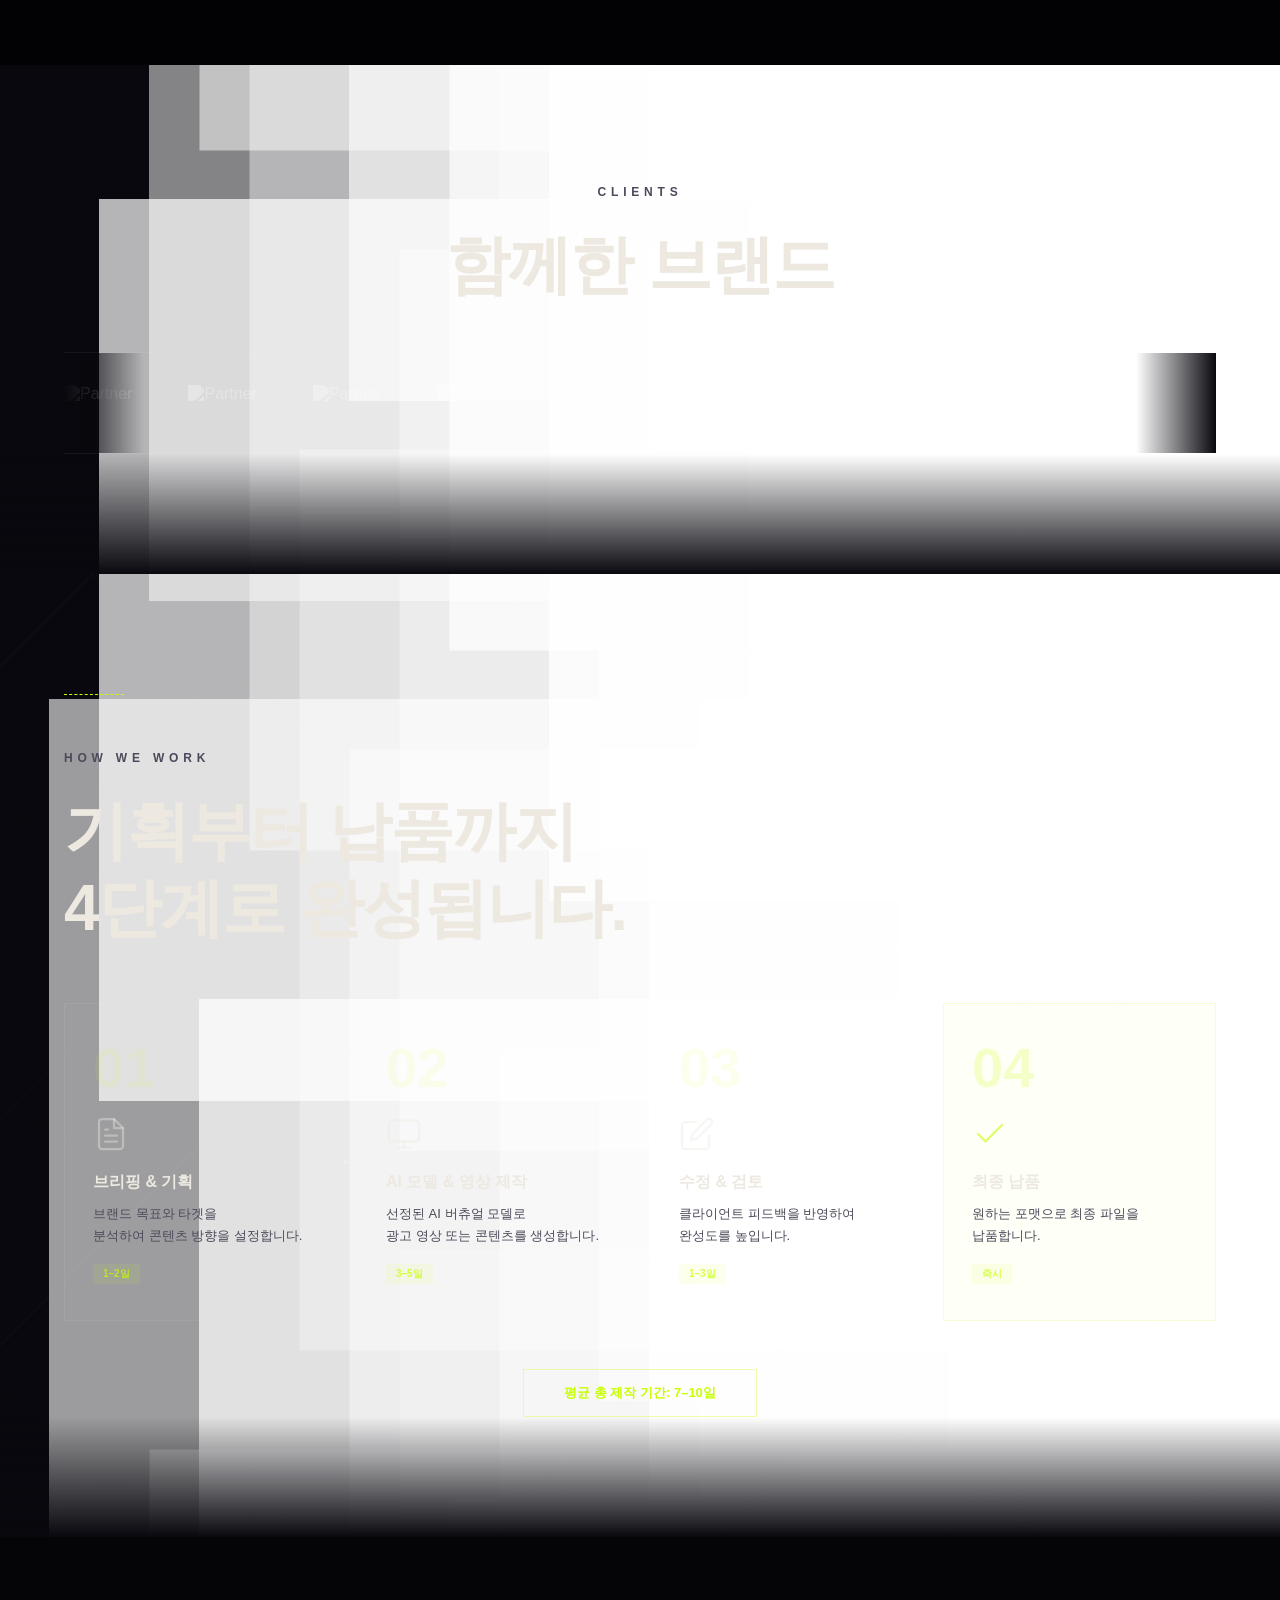
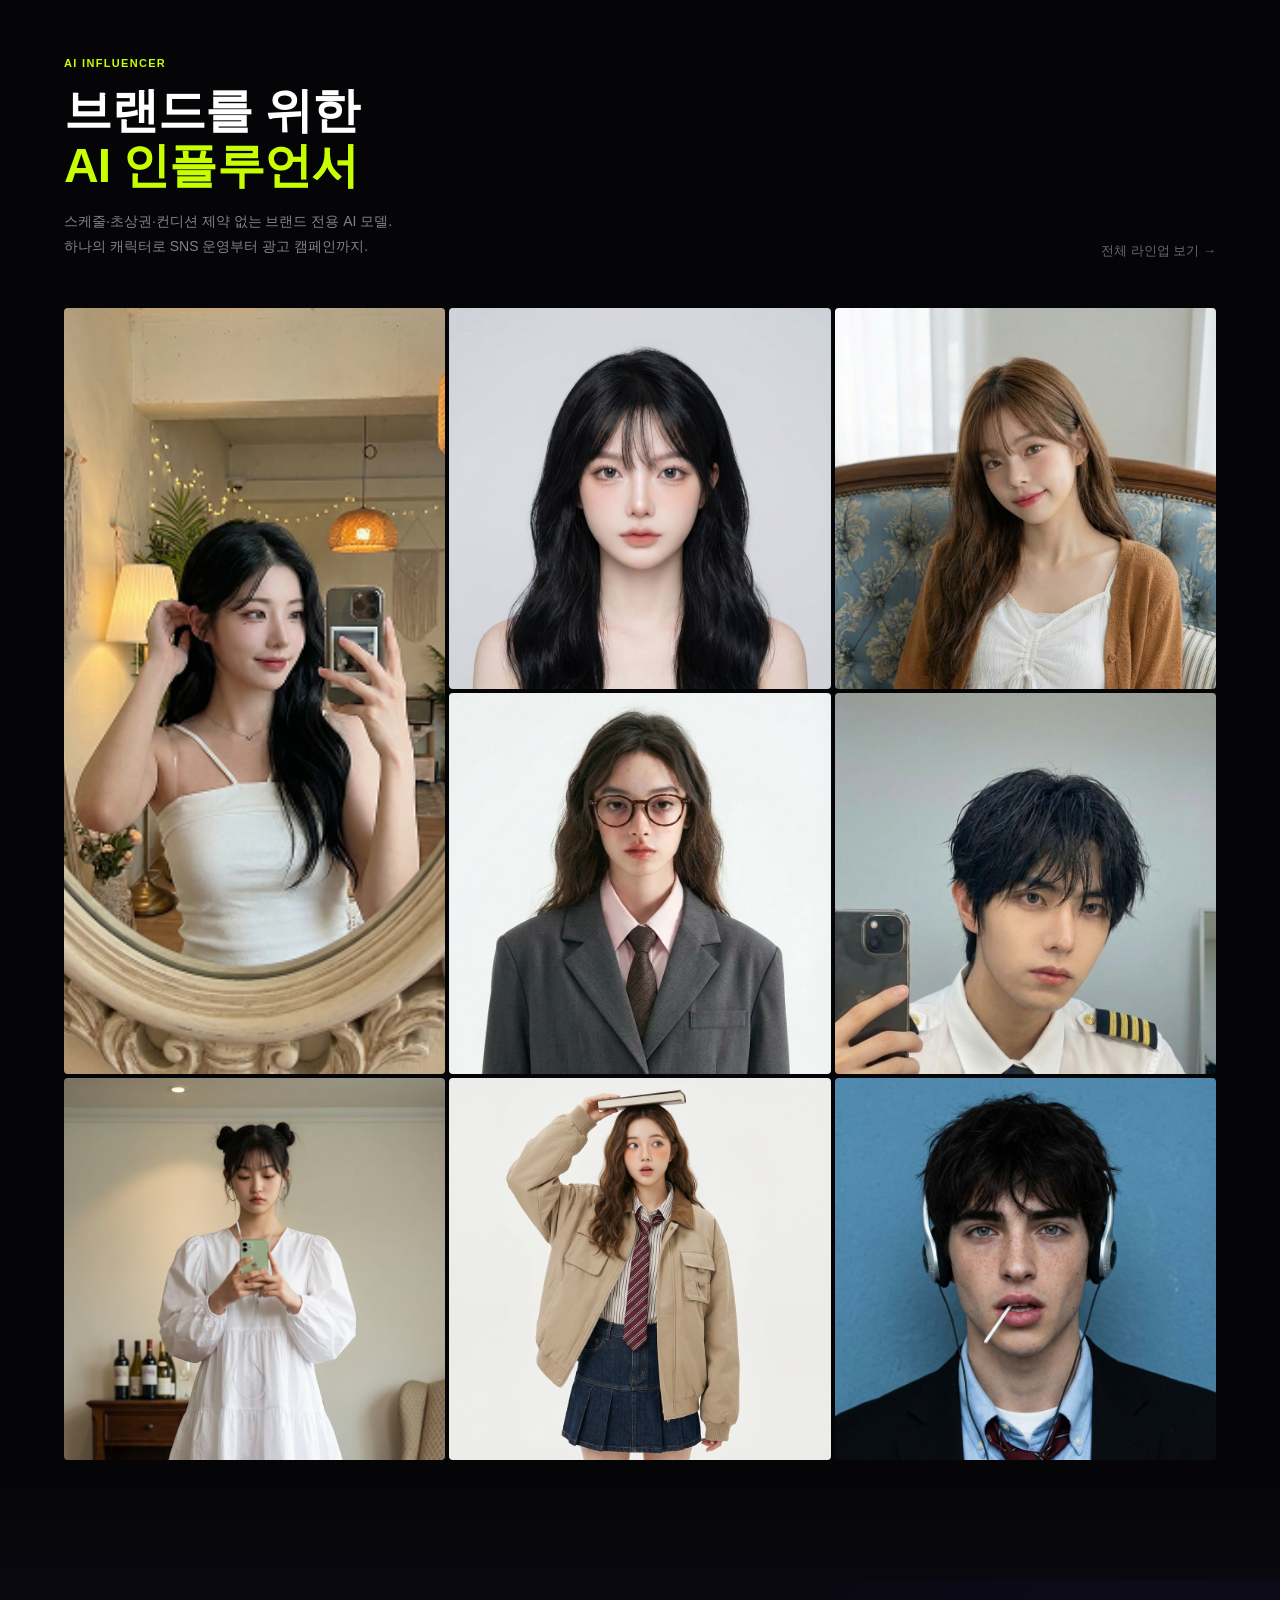
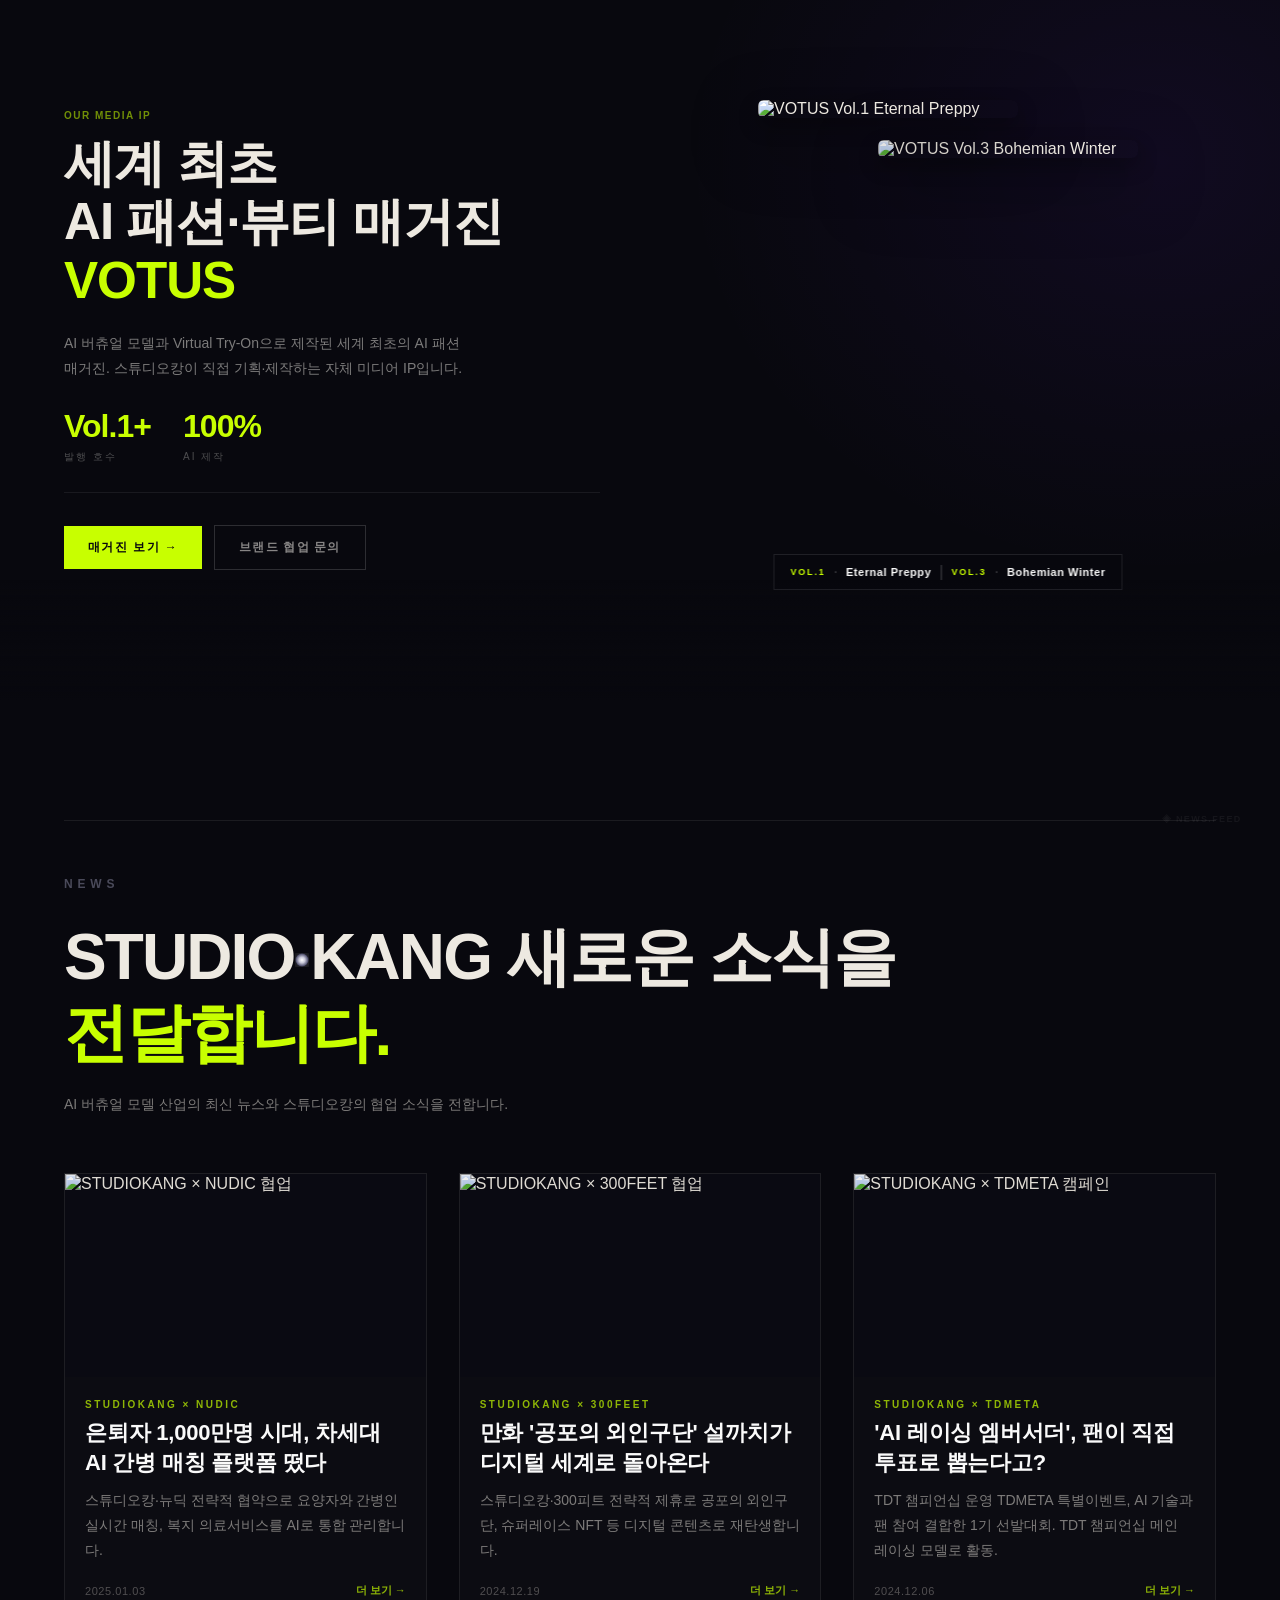
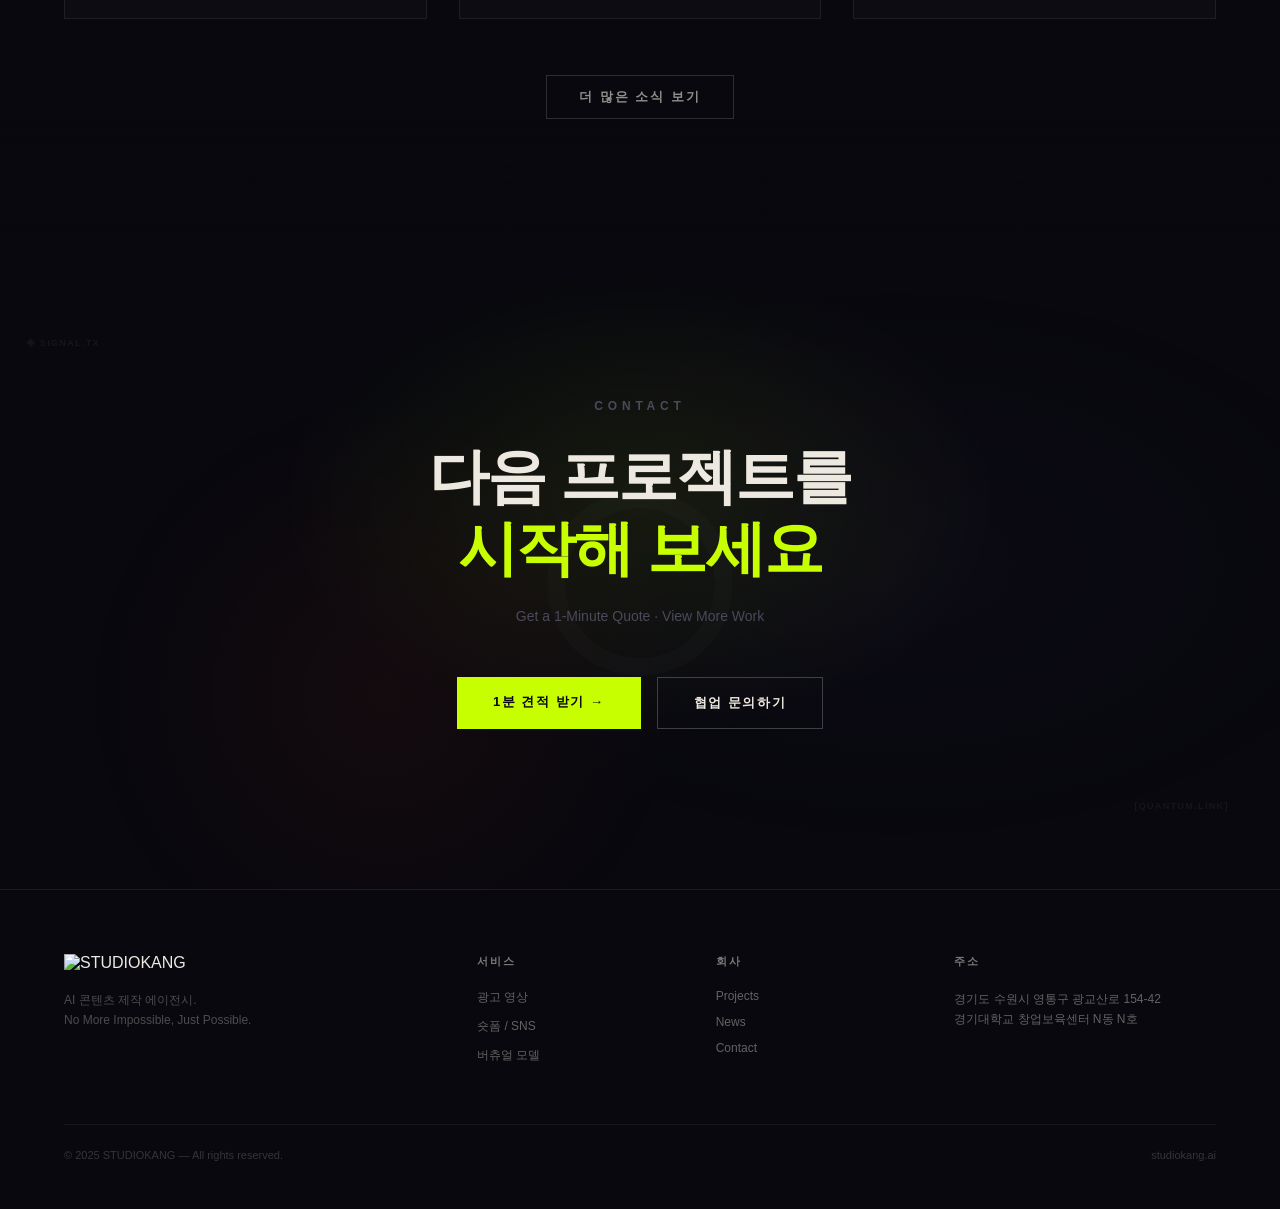
==== commit 69296655: "feat: 협업 문의 Supabase 연동, Resend 알림, 자산 및 페이지 업데이트 - api/submit-collaboration: 협업 폼 저장 + 선택적 Resend로 " ====
--- a/index.html
+++ b/index.html
@@ -1,10 +1,17 @@
 <!DOCTYPE html>
+<!-- TODO: Admin Page
+  - 뉴스 게시물 관리 (CRUD)
+  - 포트폴리오 카드 관리
+  - 견적 문의 수신함
+  - 별도 기획 및 개발 필요
+  - 예상 경로: /admin
+-->
 <html lang="ko">
 <head>
 <meta charset="UTF-8">
 <meta name="viewport" content="width=device-width, initial-scale=1.0">
 <title>STUDIOKANG — AI 콘텐츠 제작 에이전시</title>
-<meta name="description" content="광고 영상, 숏폼, SNS 콘텐츠를 AI 기술로 더 빠르게, 더 저렴하게 제작합니다. STUDIOKANG은 기획부터 납품까지 전 과정을 직접 제작하는 AI 콘텐츠 에이전시입니다.">
+<meta name="description" content="브리핑 하나로 광고가 완성됩니다. AI-Native Creative Production — STUDIOKANG.">
 <link rel="stylesheet" href="https://cdn.jsdelivr.net/gh/orioncactus/pretendard@v1.3.9/dist/web/static/pretendard.min.css">
 <link rel="stylesheet" href="css/style.css">
 </head>
@@ -21,13 +28,13 @@
   <div class="nav-inner">
     <a href="/" class="nav-logo"><img src="assets/logo-studiokang.png" alt="STUDIOKANG"></a>
     <ul class="nav-links" id="navLinks">
-      <li><a href="/#services">Services</a></li>
-      <li><a href="projects.html">Showreel</a></li>
+      <li><a href="/#what-we-do">Services</a></li>
+      <li><a href="/#portfolio">Portfolio</a></li>
       <li><a href="/votus.html">VOTUS</a></li>
       <li><a href="/news">News</a></li>
       <li><a href="contact.html">Contact</a></li>
     </ul>
-    <a href="contact.html" class="nav-cta">무료 견적 받기</a>
+    <a href="contact.html" class="nav-cta">1분 견적 받기</a>
     <button class="nav-mobile" id="navToggle" aria-label="메뉴"><span></span><span></span><span></span></button>
   </div>
 </nav>
@@ -43,24 +50,23 @@
   <div class="hero-content">
     <div class="hero-inner">
       <p class="hero-label">01 / STUDIOKANG</p>
-      <h1 class="hero-headline" id="heroHeadline">
+      <p class="hero-en-sub">AI-Native Creative Production</p>
+      <h1 class="hero-headline" id="heroHeadline" style="font-weight:700;">
         <span class="typed-line" id="typedLine1"></span>
         <span class="typed-line" id="typedLine2"></span>
         <span class="type-cursor" id="typeCursor"></span>
       </h1>
-      <p class="hero-sub">
-        광고 영상, 숏폼, SNS 콘텐츠—<br>
-        AI 기술로 더 빠르게,<br>
-        더 저렴하게 제작합니다.
+      <p class="hero-sub" style="color:rgba(255,255,255,0.75);line-height:1.75;">
+        스튜디오도, 모델도, 촬영도 없이.<br>
+        브리핑 하나로 광고가 완성됩니다.<br>
+        AI가 브랜드에 필요한 모든 씬을 만들어냅니다.
       </p>
       <div class="hero-buttons">
-        <a href="projects.html" class="btn-primary">제작 사례 보기</a>
-        <a href="contact.html" class="btn-ghost">무료 견적 받기</a>
-      </div>
-      <div class="hero-tags">
-        <span class="hero-tag">광고 영상</span>
-        <span class="hero-tag">숏폼 / 릴스</span>
-        <span class="hero-tag">SNS 콘텐츠</span>
+        <a href="#portfolio" class="btn-primary">포트폴리오 보기</a>
+        <a href="contact.html" class="btn-ghost">1분 견적 받기</a>
+      </div>
+      <div class="trust-strip" style="font-size:12px;color:rgba(255,255,255,0.45);letter-spacing:0.08em;">
+        <span>CES 2026  ·  300+ Projects  ·  30+ Clients  ·  TIPS Selected</span>
       </div>
     </div>
   </div>
@@ -72,69 +78,158 @@
   <span class="glitch" style="top:45%;right:2%;">∞ BRAND.PRODUCTION.OS</span>
 </section>
 
-<!-- ════════════ 02 WHAT WE DO (SERVICES) ════════════ -->
-<section class="services section-padding" id="services">
+<!-- ════════════ 02 WHAT WE DO (CAPABILITY) ════════════ -->
+<section class="services section-padding" id="what-we-do">
   <div class="container">
     <div class="divider" style="margin-bottom:56px;"></div>
-    <p class="section-label reveal">02 / What We Do</p>
-    <h2 class="section-heading reveal reveal-d1">AI로 만드는<br>브랜드 콘텐츠</h2>
+    <p class="section-label reveal">CAPABILITY</p>
+    <h2 class="section-heading reveal reveal-d1">브랜드에 필요한 모든 콘텐츠,<br>AI가 만듭니다</h2>
     <p class="body-text reveal reveal-d2" style="max-width:520px;margin-bottom:8px;color:rgba(237,233,225,.5);font-size:14px;">기획부터 최종 납품까지,<br>AI 기술로 전 과정을 직접 제작합니다.</p>
 
-    <div class="services-grid">
+    <div class="what-we-do-grid">
+      <div class="what-we-do-row what-we-do-row--top">
       <a href="/ad-film" class="service-card card-01 reveal" style="text-decoration:none;">
         <div class="service-number">01</div>
-        <span class="service-badge">Ad Film</span>
-        <h3 class="service-title">광고 영상 제작</h3>
-        <p class="service-desc">TV CF, OOH, 디지털 광고 영상을<br>AI 버츄얼 모델로 제작합니다.<br>촬영 일정·장소 제약 없이<br>빠른 제작과 수정이 가능합니다.</p>
+        <span class="service-badge">AI BRAND AD</span>
+        <h3 class="service-title">AI 브랜드 광고</h3>
+        <p class="service-desc">촬영 없이 광고 품질의<br>이미지와 영상 제작</p>
+        <p class="service-en">Zero filming.<br>Ad-quality images &amp; video</p>
         <div class="service-tags">
-          <span class="service-tag">광고 영상</span>
-          <span class="service-tag">OOH</span>
-          <span class="service-tag">디지털 광고</span>
+          <span class="service-tag">광고영상</span>
+          <span class="service-tag">CF</span>
+          <span class="service-tag">디지털</span>
         </div>
         <hr class="service-divider">
-        <p class="service-record">MCM · Volkswagen · Coreana 제작 완료</p>
+        <p class="service-record">MCM · Dr.Sante 제작 완료</p>
       </a>
 
       <a href="/short-form" class="service-card card-02 reveal reveal-d1" style="text-decoration:none;">
         <div class="service-number">02</div>
-        <span class="service-badge">Short-form</span>
-        <h3 class="service-title">숏폼 / SNS 콘텐츠</h3>
-        <p class="service-desc">인스타그램 릴스, 유튜브 쇼츠,<br>틱톡 등 숏폼 포맷에 최적화된<br>AI 콘텐츠를 기획·제작합니다.<br>코디 추천, 제품 소개, 브랜드 캠페인.</p>
+        <span class="service-badge">AI LOOKBOOK</span>
+        <h3 class="service-title">AI 룩북</h3>
+        <p class="service-desc">제품 사진 1장 →<br>30가지 스타일 변환</p>
+        <p class="service-en">1 product photo → 30+ styles</p>
         <div class="service-tags">
-          <span class="service-tag">릴스</span>
-          <span class="service-tag">쇼츠</span>
-          <span class="service-tag">틱톡</span>
-          <span class="service-tag">SNS</span>
+          <span class="service-tag">패션</span>
+          <span class="service-tag">이커머스</span>
+          <span class="service-tag">스타일링</span>
         </div>
         <hr class="service-divider">
-        <p class="service-record">TikTok · Instagram 납품 다수</p>
+        <p class="service-record">BABATHE 제작 완료</p>
       </a>
 
       <a href="/virtual-model" class="service-card card-03 reveal reveal-d2" style="text-decoration:none;">
         <div class="service-number">03</div>
-        <span class="service-badge">Virtual Model</span>
-        <h3 class="service-title">AI 버츄얼 모델</h3>
-        <p class="service-desc">실제 모델을 대체하는<br>AI 버츄얼 모델을 직접 제작·운영합니다.<br>룩북, 착장 컷, 영상 출연까지<br>다양한 포맷으로 활용 가능합니다.</p>
+        <span class="service-badge">AI INFLUENCER</span>
+        <h3 class="service-title">AI 인플루언서</h3>
+        <p class="service-desc">브랜드 전용 버츄얼 모델.<br>스케줄·초상권 제약 없음</p>
+        <p class="service-en">Brand-exclusive virtual model</p>
         <div class="service-tags">
-          <span class="service-tag">룩북</span>
-          <span class="service-tag">착장 컷</span>
-          <span class="service-tag">영상 출연</span>
+          <span class="service-tag">SNS</span>
+          <span class="service-tag">캠페인</span>
+          <span class="service-tag">전속모델</span>
         </div>
         <hr class="service-divider">
-        <p class="service-record">15명+ 전속 모델 · VOTUS 매거진 발행</p>
+        <p class="service-record">15명+ 전속 운영 중</p>
       </a>
+      </div>
+
+      <div class="what-we-do-row what-we-do-row--bottom">
+      <a href="/votus.html" class="service-card card-04 reveal reveal-d3" style="text-decoration:none;">
+        <div class="service-number">04</div>
+        <span class="service-badge">AI MAGAZINE</span>
+        <h3 class="service-title">AI 매거진</h3>
+        <p class="service-desc">에디토리얼 기획부터<br>이미지 제작까지 일괄</p>
+        <p class="service-en">Editorial planning to<br>image production</p>
+        <div class="service-tags">
+          <span class="service-tag">VOTUS</span>
+          <span class="service-tag">에디토리얼</span>
+        </div>
+        <hr class="service-divider">
+        <p class="service-record">Vol.4 발행 중</p>
+      </a>
+
+      <a href="contact.html" class="service-card card-05 reveal reveal-d4" style="text-decoration:none;">
+        <div class="service-number">05</div>
+        <span class="service-badge">CUSTOM</span>
+        <h3 class="service-title">AI 커스텀 콘텐츠</h3>
+        <p class="service-desc">브랜드 상황에 맞게<br>설계합니다</p>
+        <p class="service-en">Tailored to your brand</p>
+        <div class="service-tags">
+          <span class="service-tag">맞춤제작</span>
+          <span class="service-tag">기획</span>
+        </div>
+        <hr class="service-divider">
+        <p class="service-record">문의하기 →</p>
+      </a>
+      </div>
     </div>
   </div>
   <img src="assets/3D_1.png" class="deco-single" alt="" aria-hidden="true">
   <span class="glitch" style="top:8%;right:2%;">◈ SERVICE.CATALOG</span>
 </section>
 
-<!-- ════════════ 03 CASE STUDIES — 9:16 Short-form Cards ════════════ -->
-<section class="case-section section-padding" id="showreel">
+<!-- ════════════ BEFORE / AFTER ════════════ -->
+<section id="before-after" class="ba-section">
+  <div class="sec-wrap">
+    <div class="ba-layout reveal">
+
+      <div class="ba-left">
+        <div class="sec-label">HOW IT WORKS</div>
+
+        <p class="ba-en-sub">AI creates every scene<br>your brand needs</p>
+
+        <h2 class="ba-title">
+          브랜드에 필요한<br>
+          모든 씬을 <span class="lime">AI가</span><br>
+          만듭니다
+        </h2>
+
+        <p class="ba-desc">
+          브리핑 하나면 충분합니다.<br>
+          스튜디오도, 모델도, 촬영도 없이<br>
+          원하는 모든 장면을 만들어냅니다.
+        </p>
+
+        <div class="ba-tabs" role="tablist" aria-label="Before / After 케이스">
+          <button type="button" class="ba-tab active" data-case="0" role="tab" aria-selected="true">제품 광고</button>
+          <button type="button" class="ba-tab" data-case="1" role="tab" aria-selected="false">패션 룩북</button>
+          <button type="button" class="ba-tab" data-case="2" role="tab" aria-selected="false">라이프스타일</button>
+        </div>
+      </div>
+
+      <div class="ba-right">
+        <div class="ba-images">
+          <div class="ba-img-col">
+            <div class="ba-img-label">BEFORE</div>
+            <div class="ba-img-wrap before-wrap">
+              <img id="ba-before-img" src="img/ba/before-product.png" alt="Before">
+            </div>
+          </div>
+          <div class="ba-arrow-col" aria-hidden="true">
+            <span class="ba-arrow">→</span>
+          </div>
+          <div class="ba-img-col">
+            <div class="ba-img-label">AFTER</div>
+            <div class="ba-img-wrap after-wrap">
+              <img id="ba-after-img" src="img/ba/after-product2.png" alt="After">
+            </div>
+          </div>
+        </div>
+      </div>
+
+    </div>
+  </div>
+</section>
+
+<!-- ════════════ PORTFOLIO + STATS ════════════ -->
+<section class="portfolio-block" id="portfolio">
+  <!-- TODO: 하위 페이지에서 16:9 영상 노출 방식 검토 필요. 현재는 세로형 썸네일 유지 -->
+  <div class="case-section section-padding portfolio-cases-inner">
   <div class="container">
     <div class="divider--lime" style="margin-bottom:40px;"></div>
-    <p class="section-label reveal" style="color:rgba(200,255,0,.7);">Showreel</p>
-    <h2 class="section-heading reveal reveal-d1">기존 방식 vs<br><span style="color:var(--color-accent-lime);">AI 제작</span></h2>
+    <p class="section-label reveal" style="color:rgba(200,255,0,.7);">PORTFOLIO</p>
+    <h2 class="section-heading reveal reveal-d1">직접 제작한<br><span style="color:var(--color-accent-lime);">AI 콘텐츠</span></h2>
     <p class="body-text reveal reveal-d2" style="max-width:480px;margin-bottom:8px;color:rgba(237,233,225,.5);font-size:14px;">같은 결과물, 완전히 다른 과정.<br>AI가 바꾸는 콘텐츠 제작의 모든 것.</p>
 
     <div class="cases-strip reveal reveal-d3">
@@ -308,286 +403,55 @@
       <span class="more-cta">전체 프로젝트 보기 →</span>
     </a>
   </div>
-</section>
-
-<!-- ════════════ 04 HOW WE WORK (PROCESS) ════════════ -->
-<section class="process section-padding marble-vein" id="process">
-  <div class="container">
-    <div class="divider--dashed" style="margin-bottom:56px;"></div>
-    <p class="section-label reveal">03 / How We Work</p>
-    <h2 class="section-heading reveal reveal-d1">기획부터 납품까지<br>4단계로 완성됩니다.</h2>
-
-    <div class="process-steps">
-      <div class="process-step reveal">
-        <div class="process-step-number">01</div>
-        <svg class="process-step-icon" viewBox="0 0 24 24" fill="none" stroke="currentColor" stroke-width="1.5" stroke-linecap="round" stroke-linejoin="round">
-          <path d="M14 2H6a2 2 0 0 0-2 2v16a2 2 0 0 0 2 2h12a2 2 0 0 0 2-2V8z"/>
-          <polyline points="14 2 14 8 20 8"/>
-          <line x1="16" y1="13" x2="8" y2="13"/>
-          <line x1="16" y1="17" x2="8" y2="17"/>
-          <polyline points="10 9 9 9 8 9"/>
-        </svg>
-        <h3 class="process-step-title">브리핑 & 기획</h3>
-        <p class="process-step-desc">브랜드 목표와 타겟을<br>분석하여 콘텐츠 방향을 설정합니다.</p>
-        <span class="process-pill">1–2일</span>
-        <div class="process-arrow"></div>
-      </div>
-
-      <div class="process-step reveal reveal-d1">
-        <div class="process-step-number">02</div>
-        <svg class="process-step-icon" viewBox="0 0 24 24" fill="none" stroke="currentColor" stroke-width="1.5" stroke-linecap="round" stroke-linejoin="round">
-          <rect x="2" y="3" width="20" height="14" rx="2" ry="2"/>
-          <line x1="8" y1="21" x2="16" y2="21"/>
-          <line x1="12" y1="17" x2="12" y2="21"/>
-        </svg>
-        <h3 class="process-step-title">AI 모델 & 영상 제작</h3>
-        <p class="process-step-desc">선정된 AI 버츄얼 모델로<br>광고 영상 또는 콘텐츠를 생성합니다.</p>
-        <span class="process-pill">3–5일</span>
-        <div class="process-arrow"></div>
-      </div>
-
-      <div class="process-step reveal reveal-d2">
-        <div class="process-step-number">03</div>
-        <svg class="process-step-icon" viewBox="0 0 24 24" fill="none" stroke="currentColor" stroke-width="1.5" stroke-linecap="round" stroke-linejoin="round">
-          <path d="M11 4H4a2 2 0 0 0-2 2v14a2 2 0 0 0 2 2h14a2 2 0 0 0 2-2v-7"/>
-          <path d="M18.5 2.5a2.121 2.121 0 0 1 3 3L12 15l-4 1 1-4 9.5-9.5z"/>
-        </svg>
-        <h3 class="process-step-title">수정 & 검토</h3>
-        <p class="process-step-desc">클라이언트 피드백을 반영하여<br>완성도를 높입니다.</p>
-        <span class="process-pill">1–3일</span>
-        <div class="process-arrow"></div>
-      </div>
-
-      <div class="process-step accent reveal reveal-d3">
-        <div class="process-step-number">04</div>
-        <svg class="process-step-icon" viewBox="0 0 24 24" fill="none" stroke="currentColor" stroke-width="1.5" stroke-linecap="round" stroke-linejoin="round">
-          <polyline points="20 6 9 17 4 12"/>
-        </svg>
-        <h3 class="process-step-title">최종 납품</h3>
-        <p class="process-step-desc">원하는 포맷으로 최종 파일을<br>납품합니다.</p>
-        <span class="process-pill">즉시</span>
-      </div>
-    </div>
-
-    <div style="text-align:center;" class="reveal reveal-d4">
-      <span class="process-total">평균 총 제작 기간: 7–10일</span>
-    </div>
-  </div>
-</section>
-
-<!-- ════════════ 05 NEWS ════════════ -->
-<section class="news section-padding" id="news">
-  <div class="container">
-    <div class="divider" style="margin-bottom:56px;"></div>
-    <p class="section-label reveal">04 / News</p>
-    <h2 class="section-heading reveal reveal-d1">STUDI<svg width="14" height="14" viewBox="0 0 14 14" style="display:inline-block;vertical-align:middle;margin:0 1px;position:relative;top:-2px;"><defs><radialGradient id="moon"><stop offset="0%" stop-color="#fff"/><stop offset="45%" stop-color="#c8c8d8"/><stop offset="100%" stop-color="#404060"/></radialGradient></defs><circle cx="7" cy="7" r="6.5" fill="url(#moon)" filter="drop-shadow(0 0 4px rgba(255,255,255,0.3))"/></svg>KANG 새로운 소식을<br><span class="lime">전달합니다.</span></h2>
-    <p class="body-text reveal reveal-d2" style="max-width:520px;margin-bottom:8px;color:rgba(237,233,225,.5);font-size:14px;">AI 버츄얼 모델 산업의 최신 뉴스와 스튜디오캉의 협업 소식을 전합니다.</p>
-
-    <div class="news-grid">
-      <div class="news-card reveal">
-        <div class="news-img">
-          <img src="https://cdn.imweb.me/thumbnail/20250112/50c414439505e.png" alt="STUDIOKANG × NUDIC 협업" loading="lazy">
-          <span class="news-badge">Partnership</span>
-        </div>
-        <div class="news-info">
-          <p class="news-client-tag">STUDIOKANG × NUDIC</p>
-          <h3 class="news-title">은퇴자 1,000만명 시대, 차세대 AI 간병 매칭 플랫폼 떴다</h3>
-          <p class="news-desc">스튜디오캉·뉴딕 전략적 협약으로 요양자와 간병인 실시간 매칭, 복지 의료서비스를 AI로 통합 관리합니다.</p>
-        </div>
-        <div class="news-bottom">
-          <span class="news-date">2025.01.03</span>
-          <a href="https://www.mk.co.kr/news/society/11208834" target="_blank" rel="noopener" class="news-more">더 보기 →</a>
-        </div>
-      </div>
-
-      <div class="news-card reveal reveal-d1">
-        <div class="news-img">
-          <img src="https://cdn.imweb.me/thumbnail/20250112/0c32b1e794922.png" alt="STUDIOKANG × 300FEET 협업" loading="lazy">
-          <span class="news-badge">Collaboration</span>
-        </div>
-        <div class="news-info">
-          <p class="news-client-tag">STUDIOKANG × 300FEET</p>
-          <h3 class="news-title">만화 '공포의 외인구단' 설까치가 디지털 세계로 돌아온다</h3>
-          <p class="news-desc">스튜디오캉·300피트 전략적 제휴로 공포의 외인구단, 슈퍼레이스 NFT 등 디지털 콘텐츠로 재탄생합니다.</p>
-        </div>
-        <div class="news-bottom">
-          <span class="news-date">2024.12.19</span>
-          <a href="https://www.mk.co.kr/news/society/11198488" target="_blank" rel="noopener" class="news-more">더 보기 →</a>
-        </div>
-      </div>
-
-      <div class="news-card reveal reveal-d2">
-        <div class="news-img">
-          <img src="https://cdn.imweb.me/thumbnail/20250112/32555f4077cc2.png" alt="STUDIOKANG × TDMETA 캠페인" loading="lazy">
-          <span class="news-badge">Campaign</span>
-        </div>
-        <div class="news-info">
-          <p class="news-client-tag">STUDIOKANG × TDMETA</p>
-          <h3 class="news-title">'AI 레이싱 엠버서더', 팬이 직접 투표로 뽑는다고?</h3>
-          <p class="news-desc">TDT 챔피언십 운영 TDMETA 특별이벤트, AI 기술과 팬 참여 결합한 1기 선발대회. TDT 챔피언십 메인 레이싱 모델로 활동.</p>
-        </div>
-        <div class="news-bottom">
-          <span class="news-date">2024.12.06</span>
-          <a href="https://biz.heraldcorp.com/article/10009727" target="_blank" rel="noopener" class="news-more">더 보기 →</a>
-        </div>
-      </div>
-    </div>
-
-    <div style="text-align:center;" class="reveal">
-      <a href="/news" class="news-more-btn">더 많은 소식 보기</a>
-    </div>
-  </div>
-  <span class="glitch" style="top:10%;right:3%;">◈ NEWS.FEED</span>
-</section>
-
-<!-- ════════════ 05 NUMBERS ════════════ -->
-<section class="numbers-section" id="stats">
+  </div>
+
+  <section class="numbers-section numbers-section--in-portfolio" id="stats">
   <div class="numbers-inner">
 
     <div class="numbers-left reveal">
-      <div class="sec-label">05 / NUMBERS</div>
+      <div class="sec-label">TRUST US</div>
       <h2 class="numbers-title">숫자로 증명하는<br><span class="lime">AI 콘텐츠</span></h2>
       <p class="numbers-sub">스튜디오캉이 지금까지<br>만들어온 실제 성과입니다.</p>
     </div>
 
     <div class="numbers-grid">
       <div class="num-block reveal">
-        <div class="num-val" data-target="50" data-suffix="건+">0건+</div>
+        <div class="num-val" data-target="300" data-suffix="+">0+</div>
         <div class="num-rule"></div>
-        <div class="num-label">AI 콘텐츠 제작</div>
-        <div class="num-sub">광고 영상·숏폼·SNS 포함</div>
+        <div class="num-label">Cumulative Projects</div>
+        <div class="num-sub">누적 프로젝트</div>
       </div>
 
       <div class="num-block reveal reveal-d1">
-        <div class="num-val" data-target="5" data-suffix="만+">0만+</div>
+        <div class="num-val" data-target="30" data-suffix="+">0+</div>
         <div class="num-rule"></div>
-        <div class="num-label">누적 팔로워 도달</div>
-        <div class="num-sub">전 플랫폼 합산</div>
+        <div class="num-label">Clients</div>
+        <div class="num-sub">협업 브랜드</div>
       </div>
 
       <div class="num-block reveal reveal-d2">
-        <div class="num-val" data-target="30" data-suffix="사+">0사+</div>
+        <div class="num-val num-val--static">CES 2026</div>
         <div class="num-rule"></div>
-        <div class="num-label">협업 브랜드</div>
-        <div class="num-sub">국내·글로벌 브랜드</div>
+        <div class="num-label">Global Stage</div>
+        <div class="num-sub">글로벌 무대</div>
       </div>
 
       <div class="num-block highlight reveal reveal-d3">
-        <div class="num-val" data-target="7" data-suffix="일">0일</div>
+        <div class="num-val num-val--static">TIPS</div>
         <div class="num-rule lime-rule"></div>
-        <div class="num-label">평균 제작 기간</div>
-        <div class="num-sub">기획→납품 전 과정 AVG.</div>
-      </div>
-    </div>
-
-  </div>
-</section>
-
-<!-- ════════════ VOTUS ════════════ -->
-<section class="votus-section">
-  <div class="sec-wrap">
-
-    <div class="votus-left reveal">
-      <div class="sec-label">OUR MEDIA IP</div>
-
-      <h2>세계 최초<br>
-        AI 패션·뷰티 매거진<br>
-        <span class="lime">VOTUS</span>
-      </h2>
-
-      <p class="votus-desc">
-        AI 버츄얼 모델과 Virtual Try-On으로
-        제작된 세계 최초의 AI 패션 매거진.
-        스튜디오캉이 직접 기획·제작하는
-        자체 미디어 IP입니다.
-      </p>
-
-      <div class="votus-stats">
-        <div class="v-stat">
-          <span class="v-num">Vol.1+</span>
-          <span class="v-label">발행 호수</span>
-        </div>
-        <div class="v-stat">
-          <span class="v-num">100%</span>
-          <span class="v-label">AI 제작</span>
-        </div>
-      </div>
-
-      <div class="votus-ctas">
-        <a href="https://online.fliphtml5.com/votusai/svfr/#p=1" target="_blank" class="btn-votus-primary">매거진 보기 →</a>
-        <a href="contact.html" class="btn-votus-ghost">브랜드 협업 문의</a>
-      </div>
-    </div>
-
-    <div class="votus-right reveal reveal-d1">
-
-      <div class="votus-covers">
-        <div class="votus-cover votus-cover--back">
-          <img src="assets/votus-vol3-cover.png" alt="VOTUS Vol.3 Bohemian Winter" />
-          <a href="https://online.fliphtml5.com/votusai/urcg/" target="_blank" class="cover-cta">
-            <span class="cover-cta-icon">↗</span>
-            <span>매거진 열기</span>
-          </a>
-        </div>
-        <div class="votus-cover votus-cover--front">
-          <img src="assets/votus-vol1-cover.png" alt="VOTUS Vol.1 Eternal Preppy" />
-          <a href="https://online.fliphtml5.com/votusai/svfr/#p=1" target="_blank" class="cover-cta">
-            <span class="cover-cta-icon">↗</span>
-            <span>매거진 열기</span>
-          </a>
-        </div>
-      </div>
-
-      <div class="votus-tag">
-        <span class="tag-vol">VOL.1</span>
-        <span class="tag-sep">·</span>
-        <span class="tag-theme">Eternal Preppy</span>
-        <span class="tag-sep">|</span>
-        <span class="tag-vol">VOL.3</span>
-        <span class="tag-sep">·</span>
-        <span class="tag-theme">Bohemian Winter</span>
-      </div>
-
-    </div>
-
-  </div>
-</section>
-
-<!-- ════════════ 07 PRICING ════════════ -->
-<section class="pricing section-padding" id="pricing">
+        <div class="num-label">TIPS Selected</div>
+        <div class="num-sub">기술창업 지원 선정</div>
+      </div>
+    </div>
+
+  </div>
+  </section>
+</section>
+
+<!-- ════════════ CLIENTS ════════════ -->
+<section class="trust section-padding" id="clients">
   <div class="container">
-    <div class="divider--dashed" style="margin-bottom:56px;"></div>
-    <p class="section-label reveal">06 / Pricing</p>
-    <h2 class="section-heading reveal reveal-d1">명확한 가격, 투명한 견적</h2>
-
-    <div class="pricing-grid">
-      <div class="pricing-card reveal">
-        <p class="pricing-tier">Starter</p>
-        <p class="pricing-name">SNS 콘텐츠 패키지</p>
-        <p class="pricing-desc">버츄얼 모델 1인<br>이미지 10장</p>
-        <a href="contact.html" class="pricing-cta">견적 문의</a>
-      </div>
-      <div class="pricing-card featured reveal reveal-d1">
-        <p class="pricing-tier">Standard</p>
-        <p class="pricing-name">광고 영상 패키지</p>
-        <p class="pricing-desc">버츄얼 모델 1인<br>15~30초 영상</p>
-        <a href="contact.html" class="pricing-cta">견적 문의</a>
-      </div>
-      <div class="pricing-card reveal reveal-d2">
-        <p class="pricing-tier">Enterprise</p>
-        <p class="pricing-name">커스텀 프로젝트</p>
-        <p class="pricing-desc">전용 모델 개발<br>장기 캠페인</p>
-        <a href="contact.html" class="pricing-cta">전담 상담 받기</a>
-      </div>
-    </div>
-    <p class="pricing-note reveal">정확한 금액은 프로젝트 규모에 따라 달라집니다.<br>무료 상담을 통해 맞춤 견적을 받아보세요.</p>
-  </div>
-</section>
-
-<!-- ════════════ 08 CLIENTS ════════════ -->
-<section class="trust section-padding" id="trust">
-  <div class="container">
-    <p class="section-label reveal" style="text-align:center;">07 / Clients</p>
+    <p class="section-label reveal" style="text-align:center;">Clients</p>
     <h2 class="section-heading reveal reveal-d1" style="text-align:center;">함께한 브랜드</h2>
     <div class="trust-marquee-wrap reveal reveal-d2">
       <div class="trust-marquee">
@@ -628,123 +492,249 @@
   </div>
 </section>
 
-<!-- ════════════ 09 AI INFLUENCER ════════════ -->
-<section class="influencer-section" id="models">
+<!-- ════════════ HOW WE WORK ════════════ -->
+<section class="process section-padding marble-vein" id="how-we-work">
+  <div class="container">
+    <div class="divider--dashed" style="margin-bottom:56px;"></div>
+    <p class="section-label reveal">How We Work</p>
+    <h2 class="section-heading reveal reveal-d1">기획부터 납품까지<br>4단계로 완성됩니다.</h2>
+
+    <div class="process-steps">
+      <div class="process-step reveal">
+        <div class="process-step-number">01</div>
+        <svg class="process-step-icon" viewBox="0 0 24 24" fill="none" stroke="currentColor" stroke-width="1.5" stroke-linecap="round" stroke-linejoin="round">
+          <path d="M14 2H6a2 2 0 0 0-2 2v16a2 2 0 0 0 2 2h12a2 2 0 0 0 2-2V8z"/>
+          <polyline points="14 2 14 8 20 8"/>
+          <line x1="16" y1="13" x2="8" y2="13"/>
+          <line x1="16" y1="17" x2="8" y2="17"/>
+          <polyline points="10 9 9 9 8 9"/>
+        </svg>
+        <h3 class="process-step-title">브리핑 & 기획</h3>
+        <p class="process-step-desc">브랜드 목표와 타겟을<br>분석하여 콘텐츠 방향을 설정합니다.</p>
+        <span class="process-pill">1–2일</span>
+        <div class="process-arrow"></div>
+      </div>
+
+      <div class="process-step reveal reveal-d1">
+        <div class="process-step-number">02</div>
+        <svg class="process-step-icon" viewBox="0 0 24 24" fill="none" stroke="currentColor" stroke-width="1.5" stroke-linecap="round" stroke-linejoin="round">
+          <rect x="2" y="3" width="20" height="14" rx="2" ry="2"/>
+          <line x1="8" y1="21" x2="16" y2="21"/>
+          <line x1="12" y1="17" x2="12" y2="21"/>
+        </svg>
+        <h3 class="process-step-title">AI 모델 & 영상 제작</h3>
+        <p class="process-step-desc">선정된 AI 버츄얼 모델로<br>광고 영상 또는 콘텐츠를 생성합니다.</p>
+        <span class="process-pill">3–5일</span>
+        <div class="process-arrow"></div>
+      </div>
+
+      <div class="process-step reveal reveal-d2">
+        <div class="process-step-number">03</div>
+        <svg class="process-step-icon" viewBox="0 0 24 24" fill="none" stroke="currentColor" stroke-width="1.5" stroke-linecap="round" stroke-linejoin="round">
+          <path d="M11 4H4a2 2 0 0 0-2 2v14a2 2 0 0 0 2 2h14a2 2 0 0 0 2-2v-7"/>
+          <path d="M18.5 2.5a2.121 2.121 0 0 1 3 3L12 15l-4 1 1-4 9.5-9.5z"/>
+        </svg>
+        <h3 class="process-step-title">수정 & 검토</h3>
+        <p class="process-step-desc">클라이언트 피드백을 반영하여<br>완성도를 높입니다.</p>
+        <span class="process-pill">1–3일</span>
+        <div class="process-arrow"></div>
+      </div>
+
+      <div class="process-step accent reveal reveal-d3">
+        <div class="process-step-number">04</div>
+        <svg class="process-step-icon" viewBox="0 0 24 24" fill="none" stroke="currentColor" stroke-width="1.5" stroke-linecap="round" stroke-linejoin="round">
+          <polyline points="20 6 9 17 4 12"/>
+        </svg>
+        <h3 class="process-step-title">최종 납품</h3>
+        <p class="process-step-desc">원하는 포맷으로 최종 파일을<br>납품합니다.</p>
+        <span class="process-pill">즉시</span>
+      </div>
+    </div>
+
+    <div style="text-align:center;" class="reveal reveal-d4">
+      <span class="process-total">평균 총 제작 기간: 7–10일</span>
+    </div>
+  </div>
+</section>
+
+<!-- ════════════ AI INFLUENCER — Explore grid ════════════ -->
+<section class="influencer-section" id="ai-influencer">
   <div class="sec-wrap">
-
-    <div class="inf-header reveal">
-      <div class="inf-header-left">
-        <div class="sec-label">AI INFLUENCER</div>
-        <h2>브랜드를 위한<br><span class="lime">AI 인플루언서</span></h2>
-        <p class="inf-sub">SNS 팔로워를 보유한 전속 AI 인플루언서.<br>촬영 없이 365일 콘텐츠를 운영합니다.</p>
-      </div>
-      <div class="inf-header-right">
-        <a href="/virtual-model" class="inf-link">전체 라인업 보기 →</a>
-      </div>
-    </div>
-
-    <div class="inf-strip reveal reveal-d1">
-      <div class="inf-card">
-        <div class="inf-photo">
-          <img src="assets/model-hari.png" alt="강하리" loading="lazy" style="object-position: center 15%" onerror="this.style.display='none'">
-          <div class="inf-badge">
-            <span class="badge-platform">IG</span>
-            <span class="badge-count">1.2만</span>
-          </div>
-        </div>
-        <div class="inf-info">
-          <div class="inf-name">강하리</div>
-          <div class="inf-en">HARI KANG</div>
-          <div class="inf-keyword">뷰티 · 패션</div>
-        </div>
-      </div>
-
-      <div class="inf-card">
-        <div class="inf-photo">
-          <img src="assets/model-haneul.png" alt="강하늘" loading="lazy" style="object-position: center 10%" onerror="this.style.display='none'">
-          <div class="inf-badge">
-            <span class="badge-platform">IG</span>
-            <span class="badge-count">8천</span>
-          </div>
-        </div>
-        <div class="inf-info">
-          <div class="inf-name">강하늘</div>
-          <div class="inf-en">HANEUL KANG</div>
-          <div class="inf-keyword">캐주얼 · 라이프</div>
-        </div>
-      </div>
-
-      <div class="inf-card">
-        <div class="inf-photo">
-          <img src="assets/model-lucas.png" alt="루카스" loading="lazy" style="object-position: center 10%" onerror="this.style.display='none'">
-          <div class="inf-badge">
-            <span class="badge-platform">IG</span>
-            <span class="badge-count">6천</span>
-          </div>
-        </div>
-        <div class="inf-info">
-          <div class="inf-name">루카스</div>
-          <div class="inf-en">LUCAS</div>
-          <div class="inf-keyword">스포츠 · 패션</div>
-        </div>
-      </div>
-
-      <div class="inf-card">
-        <div class="inf-photo">
-          <img src="assets/model-hana.png" alt="유하나" loading="lazy" style="object-position: center 20%" onerror="this.style.display='none'">
-          <div class="inf-badge">
-            <span class="badge-platform">IG</span>
-            <span class="badge-count">5천</span>
-          </div>
-        </div>
-        <div class="inf-info">
-          <div class="inf-name">유하나</div>
-          <div class="inf-en">HANA YOO</div>
-          <div class="inf-keyword">엘레강스 · 럭셔리</div>
-        </div>
-      </div>
-
-      <div class="inf-card">
-        <div class="inf-photo">
-          <img src="assets/model-seohee.png" alt="윤서희" loading="lazy" style="object-position: center 15%" onerror="this.style.display='none'">
-          <div class="inf-badge">
-            <span class="badge-platform">IG</span>
-            <span class="badge-count">4천</span>
-          </div>
-        </div>
-        <div class="inf-info">
-          <div class="inf-name">윤서희</div>
-          <div class="inf-en">SEOHEE YUN</div>
-          <div class="inf-keyword">트렌디 · 컬러풀</div>
-        </div>
-      </div>
-
-      <div class="inf-card inf-more">
-        <div class="inf-photo inf-more-ph">
-          <span class="more-num">+10</span>
-          <span class="more-text">더 보기</span>
-        </div>
-      </div>
-    </div>
-
-  </div>
-</section>
-
-<!-- ════════════ 10 CTA ════════════ -->
-<section class="cta-section" id="contact">
+    <div class="ai-influencer-header reveal">
+      <div class="ai-influencer-copy">
+        <p class="sec-label">AI INFLUENCER</p>
+        <h2 class="ai-influencer-heading">
+          <span>브랜드를 위한</span>
+          <span class="ai-influencer-heading-lime">AI 인플루언서</span>
+        </h2>
+        <p class="ai-influencer-subcopy">
+          스케줄·초상권·컨디션 제약 없는 브랜드 전용 AI 모델.<br>
+          하나의 캐릭터로 SNS 운영부터 광고 캠페인까지.
+        </p>
+      </div>
+      <a href="#" class="ai-influencer-lineup-link">전체 라인업 보기 →</a>
+    </div>
+
+    <div class="explore-grid reveal reveal-d1" aria-label="AI 인플루언서 갤러리">
+      <div class="g-cell feat">
+        <img class="cell-img" src="./img/influencer/influencer-feat.png" alt="" loading="lazy" width="800" height="1200" decoding="async">
+      </div>
+      <div class="g-cell"><img class="cell-img" src="./img/influencer/influencer-01.png" alt="" loading="lazy" width="800" height="800" decoding="async"></div>
+      <div class="g-cell"><img class="cell-img" src="./img/influencer/influencer-02.png" alt="" loading="lazy" width="800" height="800" decoding="async"></div>
+      <div class="g-cell"><img class="cell-img" src="./img/influencer/influencer-03.png" alt="" loading="lazy" width="800" height="800" decoding="async"></div>
+      <div class="g-cell"><img class="cell-img" src="./img/influencer/influencer-04.png" alt="" loading="lazy" width="800" height="800" decoding="async"></div>
+      <div class="g-cell"><img class="cell-img" src="./img/influencer/influencer-05.png" alt="" loading="lazy" width="800" height="800" decoding="async"></div>
+      <div class="g-cell"><img class="cell-img" src="./img/influencer/influencer-06.png" alt="" loading="lazy" width="800" height="800" decoding="async"></div>
+      <div class="g-cell"><img class="cell-img" src="./img/influencer/influencer-07.png" alt="" loading="lazy" width="800" height="800" decoding="async"></div>
+    </div>
+
+  </div>
+</section>
+
+<!-- ════════════ VOTUS ════════════ -->
+<section class="votus-section" id="votus">
+  <div class="sec-wrap">
+
+    <div class="votus-left reveal">
+      <div class="sec-label">OUR MEDIA IP</div>
+
+      <h2>세계 최초<br>
+        AI 패션·뷰티 매거진<br>
+        <span class="lime">VOTUS</span>
+      </h2>
+
+      <p class="votus-desc">
+        AI 버츄얼 모델과 Virtual Try-On으로
+        제작된 세계 최초의 AI 패션 매거진.
+        스튜디오캉이 직접 기획·제작하는
+        자체 미디어 IP입니다.
+      </p>
+
+      <div class="votus-stats">
+        <div class="v-stat">
+          <span class="v-num">Vol.1+</span>
+          <span class="v-label">발행 호수</span>
+        </div>
+        <div class="v-stat">
+          <span class="v-num">100%</span>
+          <span class="v-label">AI 제작</span>
+        </div>
+      </div>
+
+      <div class="votus-ctas">
+        <a href="https://online.fliphtml5.com/votusai/svfr/#p=1" target="_blank" class="btn-votus-primary">매거진 보기 →</a>
+        <a href="contact.html?type=collaboration" class="btn-votus-ghost">브랜드 협업 문의</a>
+      </div>
+    </div>
+
+    <div class="votus-right reveal reveal-d1">
+
+      <div class="votus-covers">
+        <div class="votus-cover votus-cover--back">
+          <img src="assets/votus-vol3-cover.png" alt="VOTUS Vol.3 Bohemian Winter" />
+          <a href="https://online.fliphtml5.com/votusai/urcg/" target="_blank" class="cover-cta">
+            <span class="cover-cta-icon">↗</span>
+            <span>매거진 열기</span>
+          </a>
+        </div>
+        <div class="votus-cover votus-cover--front">
+          <img src="assets/votus-vol1-cover.png" alt="VOTUS Vol.1 Eternal Preppy" />
+          <a href="https://online.fliphtml5.com/votusai/svfr/#p=1" target="_blank" class="cover-cta">
+            <span class="cover-cta-icon">↗</span>
+            <span>매거진 열기</span>
+          </a>
+        </div>
+      </div>
+
+      <div class="votus-tag">
+        <span class="tag-vol">VOL.1</span>
+        <span class="tag-sep">·</span>
+        <span class="tag-theme">Eternal Preppy</span>
+        <span class="tag-sep">|</span>
+        <span class="tag-vol">VOL.3</span>
+        <span class="tag-sep">·</span>
+        <span class="tag-theme">Bohemian Winter</span>
+      </div>
+
+    </div>
+
+  </div>
+</section>
+
+<!-- ════════════ NEWS ════════════ -->
+<section class="news section-padding" id="news">
+  <div class="container">
+    <div class="divider" style="margin-bottom:56px;"></div>
+    <p class="section-label reveal">News</p>
+    <h2 class="section-heading reveal reveal-d1">STUDIO<svg width="14" height="14" viewBox="0 0 14 14" aria-hidden="true" style="display:inline-block;vertical-align:middle;margin:0 1px;position:relative;top:-2px;"><defs><radialGradient id="moonNewsGrad"><stop offset="0%" stop-color="#fff"/><stop offset="45%" stop-color="#c8c8d8"/><stop offset="100%" stop-color="#404060"/></radialGradient></defs><circle cx="7" cy="7" r="6.5" fill="url(#moonNewsGrad)" filter="drop-shadow(0 0 4px rgba(255,255,255,0.3))"/></svg>KANG 새로운 소식을<br><span class="lime">전달합니다.</span></h2>
+    <p class="body-text reveal reveal-d2" style="max-width:520px;margin-bottom:8px;color:rgba(237,233,225,.5);font-size:14px;">AI 버츄얼 모델 산업의 최신 뉴스와 스튜디오캉의 협업 소식을 전합니다.</p>
+
+    <div class="news-grid">
+      <div class="news-card reveal">
+        <div class="news-img">
+          <img src="https://cdn.imweb.me/thumbnail/20250112/50c414439505e.png" alt="STUDIOKANG × NUDIC 협업" loading="lazy">
+        </div>
+        <div class="news-info">
+          <p class="news-client-tag">STUDIOKANG × NUDIC</p>
+          <h3 class="news-title">은퇴자 1,000만명 시대, 차세대 AI 간병 매칭 플랫폼 떴다</h3>
+          <p class="news-desc">스튜디오캉·뉴딕 전략적 협약으로 요양자와 간병인 실시간 매칭, 복지 의료서비스를 AI로 통합 관리합니다.</p>
+        </div>
+        <div class="news-bottom">
+          <span class="news-date">2025.01.03</span>
+          <a href="https://www.mk.co.kr/news/society/11208834" target="_blank" rel="noopener" class="news-more">더 보기 →</a>
+        </div>
+      </div>
+
+      <div class="news-card reveal reveal-d1">
+        <div class="news-img">
+          <img src="https://cdn.imweb.me/thumbnail/20250112/0c32b1e794922.png" alt="STUDIOKANG × 300FEET 협업" loading="lazy">
+        </div>
+        <div class="news-info">
+          <p class="news-client-tag">STUDIOKANG × 300FEET</p>
+          <h3 class="news-title">만화 '공포의 외인구단' 설까치가 디지털 세계로 돌아온다</h3>
+          <p class="news-desc">스튜디오캉·300피트 전략적 제휴로 공포의 외인구단, 슈퍼레이스 NFT 등 디지털 콘텐츠로 재탄생합니다.</p>
+        </div>
+        <div class="news-bottom">
+          <span class="news-date">2024.12.19</span>
+          <a href="https://www.mk.co.kr/news/society/11198488" target="_blank" rel="noopener" class="news-more">더 보기 →</a>
+        </div>
+      </div>
+
+      <div class="news-card reveal reveal-d2">
+        <div class="news-img">
+          <img src="https://cdn.imweb.me/thumbnail/20250112/32555f4077cc2.png" alt="STUDIOKANG × TDMETA 캠페인" loading="lazy">
+        </div>
+        <div class="news-info">
+          <p class="news-client-tag">STUDIOKANG × TDMETA</p>
+          <h3 class="news-title">'AI 레이싱 엠버서더', 팬이 직접 투표로 뽑는다고?</h3>
+          <p class="news-desc">TDT 챔피언십 운영 TDMETA 특별이벤트, AI 기술과 팬 참여 결합한 1기 선발대회. TDT 챔피언십 메인 레이싱 모델로 활동.</p>
+        </div>
+        <div class="news-bottom">
+          <span class="news-date">2024.12.06</span>
+          <a href="https://biz.heraldcorp.com/article/10009727" target="_blank" rel="noopener" class="news-more">더 보기 →</a>
+        </div>
+      </div>
+    </div>
+
+    <div style="text-align:center;" class="reveal">
+      <a href="/news" class="news-more-btn">더 많은 소식 보기</a>
+    </div>
+  </div>
+  <span class="glitch" style="top:10%;right:3%;">◈ NEWS.FEED</span>
+</section>
+
+<!-- ════════════ CTA ════════════ -->
+<section class="cta-section" id="cta">
   <div class="cta-nebula"></div>
   <div class="container">
     <div class="cta-content reveal">
-      <p class="section-label">09 / Contact</p>
-      <h2 class="section-heading">지금 바로<br>무료 견적 <span style="color:var(--color-accent-lime);">받기</span></h2>
-      <p class="cta-desc">무료 상담 · 24시간 이내 회신</p>
-      <form class="cta-form" id="ctaForm" novalidate>
-        <input type="email" class="cta-input" id="ctaEmail" placeholder="your@email.com" required>
-        <button type="submit" class="cta-submit">무료 견적 받기</button>
-      </form>
-      <p class="cta-msg err" id="ctaErr">올바른 이메일 주소를 입력해 주세요.</p>
-      <p class="cta-msg ok" id="ctaOk">감사합니다! 빠르게 회신 드리겠습니다.</p>
-      <p class="cta-privacy">* 입력하신 이메일은 견적 안내 목적으로만 사용되며, 제3자에게 제공되지 않습니다.<br>개인정보는 마케팅에 사용되지 않습니다.</p>
+      <p class="section-label">Contact</p>
+      <h2 class="section-heading">다음 프로젝트를<br><span style="color:var(--color-accent-lime);">시작해 보세요</span></h2>
+      <p class="cta-desc">Get a 1-Minute Quote · View More Work</p>
+      <div class="cta-split">
+        <a href="contact.html?type=estimate" class="cta-btn cta-btn-primary">1분 견적 받기 →</a>
+        <a href="contact.html?type=collaboration" class="cta-btn cta-btn-ghost">협업 문의하기</a>
+      </div>
     </div>
   </div>
   <span class="glitch" style="bottom:12%;right:4%;">[QUANTUM.LINK]</span>
@@ -757,7 +747,7 @@
     <div class="footer-grid">
       <div>
         <div class="footer-logo"><img src="assets/logo-studiokang.png" alt="STUDIOKANG"></div>
-        <p class="footer-tagline">AI 콘텐츠 제작 에이전시.<br>No More Impossible, Only Possible.</p>
+        <p class="footer-tagline">AI 콘텐츠 제작 에이전시.<br>No More Impossible, Just Possible.</p>
       </div>
       <div class="footer-col">
         <h4>서비스</h4>
@@ -773,7 +763,7 @@
       </div>
       <div class="footer-col">
         <h4>주소</h4>
-        <p>경기도 수원시 영통구<br>경기대학교 창업보육센터<br>507~8호</p>
+        <p>경기도 수원시 영통구 광교산로 154-42<br>경기대학교 창업보육센터 N동 N호</p>
       </div>
     </div>
     <div class="footer-bottom">
--- a/css/style.css
+++ b/css/style.css
@@ -0,0 +1,3607 @@
+:root {
+  --color-void: #08080E;
+  --void: #08080E;
+  --color-surface: #111118;
+  --surface: #111118;
+  --color-paper: #EDE9E1;
+  --color-accent-lime: #C8FF00;
+  --color-accent-burn: #FF4D1C;
+  --color-accent-violet: #7B2FFF;
+  --color-muted: #4A4A5A;
+  --color-white: #FAFAFA;
+  --font-body: 'Pretendard', 'Apple SD Gothic Neo', sans-serif;
+  --max-width: 1320px;
+  --gutter: 64px;
+}
+
+*, *::before, *::after { margin: 0; padding: 0; box-sizing: border-box; }
+html { scroll-behavior: smooth; cursor: none; }
+body {
+  font-family: var(--font-body);
+  background: var(--color-void);
+  color: var(--color-paper);
+  overflow-x: hidden;
+  cursor: none;
+  -webkit-font-smoothing: antialiased;
+  -moz-osx-font-smoothing: grayscale;
+}
+a { color: inherit; text-decoration: none; cursor: none; }
+button, input, textarea, select { cursor: none; font-family: inherit; }
+img { display: block; max-width: 100%; }
+ul { list-style: none; }
+
+/* ═══ CUSTOM CURSOR ═══ */
+.custom-cursor {
+  position: fixed; width: 12px; height: 12px;
+  background: var(--color-accent-lime); border-radius: 50%;
+  pointer-events: none; z-index: 99999;
+  transform: translate(-50%, -50%);
+  transition: transform .08s ease-out, width .2s, height .2s, opacity .2s;
+  mix-blend-mode: difference; opacity: 0;
+}
+.custom-cursor.visible { opacity: 1; }
+.custom-cursor.hover {
+  width: 28px; height: 28px;
+  background: transparent; border: 2px solid var(--color-accent-lime);
+}
+
+/* ═══ BACKGROUND SYSTEM ═══ */
+.bg-texture { position: fixed; inset: 0; z-index: -1; background: linear-gradient(180deg, #08080E 0%, #0F0F1A 100%); }
+.bg-stars { position: fixed; inset: 0; z-index: -1; transition: transform .3s ease-out; will-change: transform; }
+.bg-stars::before {
+  content: ''; position: absolute; inset: 0;
+  box-shadow:
+    120px 50px 0 .5px rgba(255,255,255,.7), 340px 120px 0 .5px rgba(255,255,255,.4),
+    580px 80px 0 1px rgba(255,255,255,.3), 90px 230px 0 .5px rgba(255,255,255,.8),
+    760px 190px 0 .5px rgba(255,255,255,.5), 200px 350px 0 1px rgba(255,255,255,.2),
+    450px 280px 0 .5px rgba(255,255,255,.6), 1020px 60px 0 .5px rgba(255,255,255,.4),
+    880px 310px 0 1px rgba(255,255,255,.3), 1150px 170px 0 .5px rgba(255,255,255,.7),
+    50px 420px 0 .5px rgba(255,255,255,.5), 310px 480px 0 1px rgba(255,255,255,.2),
+    670px 400px 0 .5px rgba(255,255,255,.8), 1300px 280px 0 .5px rgba(255,255,255,.3),
+    990px 450px 0 1px rgba(255,255,255,.5), 170px 560px 0 .5px rgba(255,255,255,.4),
+    540px 530px 0 .5px rgba(255,255,255,.6), 1180px 480px 0 1px rgba(255,255,255,.2),
+    720px 610px 0 .5px rgba(255,255,255,.7), 380px 680px 0 .5px rgba(255,255,255,.3),
+    60px 710px 0 1px rgba(255,255,255,.5), 1050px 600px 0 .5px rgba(255,255,255,.4),
+    230px 780px 0 .5px rgba(255,255,255,.8), 850px 720px 0 1px rgba(255,255,255,.2),
+    490px 810px 0 .5px rgba(255,255,255,.6), 1280px 650px 0 .5px rgba(255,255,255,.3),
+    140px 900px 0 1px rgba(255,255,255,.5), 610px 880px 0 .5px rgba(255,255,255,.7),
+    930px 830px 0 .5px rgba(255,255,255,.4), 1100px 910px 0 1px rgba(255,255,255,.2),
+    30px 1050px 0 .5px rgba(255,255,255,.6), 420px 990px 0 .5px rgba(255,255,255,.3),
+    780px 1020px 0 1px rgba(255,255,255,.8), 260px 1100px 0 .5px rgba(255,255,255,.5),
+    1200px 1000px 0 .5px rgba(255,255,255,.4), 550px 1150px 0 1px rgba(255,255,255,.2),
+    900px 1080px 0 .5px rgba(255,255,255,.7), 100px 1200px 0 .5px rgba(255,255,255,.3),
+    1350px 1100px 0 1px rgba(255,255,255,.5), 690px 1260px 0 .5px rgba(255,255,255,.6),
+    350px 1320px 0 .5px rgba(255,255,255,.4), 1040px 1250px 0 1px rgba(255,255,255,.2),
+    480px 1400px 0 .5px rgba(255,255,255,.8), 820px 1380px 0 .5px rgba(255,255,255,.5),
+    190px 1460px 0 1px rgba(255,255,255,.3), 1150px 1350px 0 .5px rgba(255,255,255,.7),
+    630px 1500px 0 .5px rgba(255,255,255,.4), 70px 1580px 0 1px rgba(255,255,255,.6),
+    950px 1530px 0 .5px rgba(255,255,255,.2), 310px 1600px 0 .5px rgba(255,255,255,.8),
+    1250px 1500px 0 1px rgba(255,255,255,.5), 460px 1680px 0 .5px rgba(255,255,255,.3),
+    770px 1640px 0 .5px rgba(255,255,255,.7), 1080px 1700px 0 1px rgba(255,255,255,.4),
+    220px 1780px 0 .5px rgba(255,255,255,.6), 580px 1750px 0 .5px rgba(255,255,255,.2),
+    890px 1820px 0 1px rgba(255,255,255,.8), 40px 1900px 0 .5px rgba(255,255,255,.5),
+    1190px 1850px 0 .5px rgba(255,255,255,.3), 420px 1950px 0 1px rgba(255,255,255,.7),
+    700px 1900px 0 .5px rgba(255,255,255,.4), 1310px 1780px 0 .5px rgba(255,255,255,.6),
+    130px 2050px 0 1px rgba(255,255,255,.2), 850px 2000px 0 .5px rgba(255,255,255,.8),
+    530px 2100px 0 .5px rgba(255,255,255,.5), 1020px 2080px 0 1px rgba(255,255,255,.3),
+    280px 2150px 0 .5px rgba(255,255,255,.7), 660px 2200px 0 .5px rgba(255,255,255,.4),
+    1160px 2120px 0 1px rgba(255,255,255,.6), 390px 2300px 0 .5px rgba(255,255,255,.2),
+    970px 2250px 0 .5px rgba(255,255,255,.8), 70px 2400px 0 1px rgba(255,255,255,.5),
+    740px 2350px 0 .5px rgba(255,255,255,.3), 1120px 2400px 0 .5px rgba(255,255,255,.7),
+    500px 2500px 0 1px rgba(255,255,255,.4), 180px 2550px 0 .5px rgba(255,255,255,.6),
+    830px 2480px 0 .5px rgba(255,255,255,.2), 1270px 2500px 0 1px rgba(255,255,255,.8),
+    350px 2620px 0 .5px rgba(255,255,255,.5), 610px 2700px 0 .5px rgba(255,255,255,.3),
+    920px 2650px 0 1px rgba(255,255,255,.7), 1050px 2750px 0 .5px rgba(255,255,255,.4),
+    240px 2800px 0 .5px rgba(255,255,255,.6), 470px 2850px 0 1px rgba(255,255,255,.2),
+    1180px 2780px 0 .5px rgba(255,255,255,.8), 690px 2920px 0 .5px rgba(255,255,255,.5),
+    80px 3000px 0 1px rgba(255,255,255,.3), 1330px 2900px 0 .5px rgba(255,255,255,.7),
+    400px 3050px 0 .5px rgba(255,255,255,.4), 790px 3100px 0 1px rgba(255,255,255,.6),
+    550px 3200px 0 .5px rgba(255,255,255,.2), 1100px 3150px 0 .5px rgba(255,255,255,.8),
+    310px 3300px 0 1px rgba(255,255,255,.5), 860px 3250px 0 .5px rgba(255,255,255,.3),
+    150px 3400px 0 .5px rgba(255,255,255,.7), 620px 3380px 0 1px rgba(255,255,255,.4),
+    1230px 3350px 0 .5px rgba(255,255,255,.6), 440px 3480px 0 .5px rgba(255,255,255,.2),
+    980px 3420px 0 1px rgba(255,255,255,.8), 270px 3550px 0 .5px rgba(255,255,255,.5),
+    720px 3600px 0 .5px rgba(255,255,255,.3), 1060px 3580px 0 1px rgba(255,255,255,.7),
+    50px 3700px 0 .5px rgba(255,255,255,.4), 500px 3680px 0 .5px rgba(255,255,255,.6),
+    830px 3750px 0 1px rgba(255,255,255,.2), 1190px 3700px 0 .5px rgba(255,255,255,.8),
+    380px 3830px 0 .5px rgba(255,255,255,.5), 660px 3900px 0 1px rgba(255,255,255,.3),
+    940px 3860px 0 .5px rgba(255,255,255,.7), 120px 3950px 0 .5px rgba(255,255,255,.4),
+    1300px 3880px 0 1px rgba(255,255,255,.6),
+    200px 4050px 0 .5px rgba(255,255,255,.5), 500px 4100px 0 1px rgba(255,255,255,.3),
+    800px 4150px 0 .5px rgba(255,255,255,.7), 1100px 4200px 0 .5px rgba(255,255,255,.4),
+    350px 4300px 0 1px rgba(255,255,255,.6), 650px 4350px 0 .5px rgba(255,255,255,.8),
+    950px 4400px 0 .5px rgba(255,255,255,.2), 150px 4500px 0 1px rgba(255,255,255,.5),
+    450px 4550px 0 .5px rgba(255,255,255,.7), 750px 4600px 0 1px rgba(255,255,255,.3),
+    1050px 4650px 0 .5px rgba(255,255,255,.6), 250px 4750px 0 .5px rgba(255,255,255,.4),
+    550px 4800px 0 1px rgba(255,255,255,.8), 850px 4850px 0 .5px rgba(255,255,255,.5),
+    1200px 4900px 0 .5px rgba(255,255,255,.2), 100px 5000px 0 1px rgba(255,255,255,.7),
+    400px 5050px 0 .5px rgba(255,255,255,.4), 700px 5100px 0 1px rgba(255,255,255,.6),
+    1000px 5150px 0 .5px rgba(255,255,255,.8), 300px 5250px 0 .5px rgba(255,255,255,.3),
+    600px 5300px 0 1px rgba(255,255,255,.5), 900px 5350px 0 .5px rgba(255,255,255,.7),
+    1150px 5400px 0 .5px rgba(255,255,255,.2), 50px 5500px 0 1px rgba(255,255,255,.6),
+    350px 5550px 0 .5px rgba(255,255,255,.4), 650px 5600px 0 1px rgba(255,255,255,.8),
+    950px 5650px 0 .5px rgba(255,255,255,.5), 1250px 5700px 0 .5px rgba(255,255,255,.3),
+    200px 5800px 0 1px rgba(255,255,255,.7), 500px 5850px 0 .5px rgba(255,255,255,.4),
+    800px 5900px 0 1px rgba(255,255,255,.6), 1100px 5950px 0 .5px rgba(255,255,255,.8),
+    400px 6050px 0 .5px rgba(255,255,255,.2), 700px 6100px 0 1px rgba(255,255,255,.5),
+    1000px 6150px 0 .5px rgba(255,255,255,.7), 150px 6250px 0 .5px rgba(255,255,255,.3),
+    450px 6300px 0 1px rgba(255,255,255,.6), 750px 6350px 0 .5px rgba(255,255,255,.4);
+}
+.bg-nebula {
+  position: fixed; inset: 0; z-index: -1; pointer-events: none;
+  background:
+    radial-gradient(ellipse 600px 400px at 20% 30%, rgba(200,255,0,.04) 0%, transparent 70%),
+    radial-gradient(ellipse 500px 500px at 80% 60%, rgba(255,77,28,.05) 0%, transparent 70%),
+    radial-gradient(ellipse 800px 600px at 50% 80%, rgba(80,60,120,.08) 0%, transparent 70%),
+    radial-gradient(ellipse 400px 300px at 70% 15%, rgba(200,255,0,.03) 0%, transparent 70%);
+}
+.bg-noise { position: fixed; inset: 0; z-index: 0; pointer-events: none; opacity: .08; }
+.bg-noise svg { width: 100%; height: 100%; }
+
+/* ═══ LAYOUT ═══ */
+.container { max-width: var(--max-width); margin: 0 auto; padding: 0 var(--gutter); }
+.section-padding { padding: 120px 0; }
+
+/* ═══ TYPOGRAPHY ═══ */
+.section-label {
+  font-family: var(--font-body); font-size: 12px; font-weight: 600;
+  text-transform: uppercase; letter-spacing: .4em; color: var(--color-muted); margin-bottom: 28px;
+}
+.section-heading {
+  font-family: var(--font-body); font-weight: 900;
+  font-size: clamp(40px, 5vw, 72px); line-height: 1.2; letter-spacing: -0.03em;
+  color: var(--color-paper); margin-bottom: 20px;
+}
+.body-text {
+  font-family: var(--font-body); font-weight: 400;
+  font-size: 16px; line-height: 1.8; color: rgba(237,233,225,.8);
+}
+.lime { color: var(--color-accent-lime); }
+
+/* ═══ DIVIDERS ═══ */
+.divider { width: 100%; height: 1px; background: rgba(250,250,250,.08); }
+.divider--lime { width: 60px; height: 1px; background: var(--color-accent-lime); }
+.divider--dashed { width: 60px; height: 1px; border-top: 1px dashed var(--color-accent-lime); background: none; }
+
+/* ═══ MARBLE VEIN ═══ */
+.marble-vein { position: relative; }
+.marble-vein::before {
+  content: ''; position: absolute; inset: 0; pointer-events: none; border-radius: inherit;
+  background:
+    repeating-linear-gradient(-45deg, transparent, transparent 80px, rgba(250,250,250,.025) 80px, rgba(250,250,250,.025) 81px, transparent 81px, transparent 160px),
+    repeating-linear-gradient(35deg, transparent, transparent 120px, rgba(200,255,0,.015) 120px, rgba(200,255,0,.015) 121px, transparent 121px, transparent 240px);
+}
+
+/* ═══ SCROLL REVEAL ═══ */
+.reveal {
+  opacity: 0; transform: translateY(24px);
+  transition: opacity .7s cubic-bezier(.16,1,.3,1), transform .7s cubic-bezier(.16,1,.3,1);
+}
+.reveal.visible { opacity: 1; transform: translateY(0); }
+.reveal-d1 { transition-delay: .1s; }
+.reveal-d2 { transition-delay: .2s; }
+.reveal-d3 { transition-delay: .3s; }
+.reveal-d4 { transition-delay: .35s; }
+.reveal-d5 { transition-delay: .4s; }
+.reveal-d6 { transition-delay: .45s; }
+
+/* ═══ GLITCH MARGINALIA ═══ */
+.glitch {
+  position: absolute; font-family: var(--font-body); font-size: 9px; font-weight: 600;
+  letter-spacing: .15em; color: var(--color-paper); opacity: .06;
+  pointer-events: none; white-space: nowrap; user-select: none;
+}
+
+/* ═══ NAV ═══ */
+.nav {
+  position: fixed; top: 0; left: 0; right: 0; z-index: 1000;
+  border-bottom: 1px solid rgba(250,250,250,.06);
+  transition: background .3s, backdrop-filter .3s;
+}
+.nav.scrolled { background: rgba(8,8,14,.85); backdrop-filter: blur(20px); -webkit-backdrop-filter: blur(20px); }
+.nav-inner {
+  max-width: var(--max-width); margin: 0 auto; padding: 0 var(--gutter);
+  height: 85px; display: flex; align-items: center; justify-content: space-between;
+}
+.nav-logo { display: flex; align-items: center; font-weight: 700; letter-spacing: -0.02em; }
+.nav-logo img { height: 48px; width: auto; display: block; }
+.nav-links { display: flex; gap: 28px; }
+.nav-links li { position: relative; }
+.nav-links a {
+  font-family: var(--font-body); font-size: 14px; font-weight: 500;
+  text-transform: uppercase; letter-spacing: .2em; color: rgba(237,233,225,.6); transition: color .25s;
+}
+.nav-links a:hover { color: var(--color-paper); }
+.nav-links a.nav-link-active { color: var(--color-accent-lime); }
+.nav-links a.nav-link-active:hover { color: var(--color-accent-lime); }
+.visually-hidden {
+  position: absolute;
+  width: 1px;
+  height: 1px;
+  padding: 0;
+  margin: -1px;
+  overflow: hidden;
+  clip: rect(0, 0, 0, 0);
+  white-space: nowrap;
+  border: 0;
+}
+.nav-cta {
+  font-family: var(--font-body); font-size: 13px; font-weight: 600;
+  text-transform: uppercase; letter-spacing: .15em; padding: 9px 23px;
+  border: 1px solid var(--color-accent-lime); color: var(--color-accent-lime);
+  background: transparent; transition: all .3s cubic-bezier(.16,1,.3,1);
+}
+.nav-cta:hover {
+  background: var(--color-accent-lime); color: var(--color-void);
+  box-shadow: 0 0 24px rgba(200,255,0,.2); transform: scale(1.02);
+}
+.nav-mobile { display: none; flex-direction: column; gap: 5px; background: none; border: none; padding: 4px; }
+.nav-mobile span { display: block; width: 22px; height: 1.5px; background: var(--color-paper); transition: transform .3s, opacity .3s; }
+
+/* ═══ NAV DROPDOWN ═══ */
+.has-dropdown { position: relative; }
+.dropdown {
+  position: absolute;
+  top: 100%;
+  left: -24px;
+  background: rgba(8,8,14,0.97);
+  border: 1px solid rgba(255,255,255,0.08);
+  border-top: 1px solid rgba(255,255,255,0.08);
+  backdrop-filter: blur(24px);
+  -webkit-backdrop-filter: blur(24px);
+  padding: 6px;
+  min-width: 220px;
+  opacity: 0;
+  visibility: hidden;
+  transform: translateY(-8px);
+  transition: all 0.2s ease;
+  margin-top: 1px;
+  z-index: 1001;
+}
+.has-dropdown:hover .dropdown {
+  opacity: 1;
+  visibility: visible;
+  transform: translateY(0);
+}
+.dropdown a {
+  display: flex !important;
+  align-items: center;
+  gap: 12px;
+  padding: 11px 14px !important;
+  text-decoration: none;
+  border-radius: 4px;
+  transition: background 0.15s;
+  position: relative;
+  text-transform: none !important;
+  letter-spacing: 0 !important;
+}
+.dropdown a:hover {
+  background: rgba(255,255,255,0.04);
+}
+.dropdown .num {
+  font-size: 9px;
+  font-weight: 600;
+  color: rgba(200,255,0,0.3);
+  letter-spacing: 0.1em;
+  min-width: 14px;
+  flex-shrink: 0;
+}
+.dropdown .text {
+  display: flex;
+  flex-direction: column;
+  gap: 2px;
+}
+.dropdown .name {
+  font-size: 13px;
+  font-weight: 600;
+  color: rgba(240,237,232,0.85);
+  letter-spacing: -0.01em;
+  line-height: 1;
+  transition: color .2s;
+}
+.dropdown .sub {
+  font-size: 10px;
+  font-weight: 400;
+  color: rgba(240,237,232,0.3);
+  letter-spacing: 0.04em;
+}
+.dropdown a:hover .name {
+  color: #C8FF00;
+}
+.dropdown a + a {
+  margin-top: 1px;
+}
+.dropdown a.active .name {
+  color: #C8FF00;
+}
+
+/* ═══ SERVICE NAV BAR ═══ */
+.service-nav-bar {
+  border-top: 1px solid rgba(255,255,255,0.07);
+  padding: 32px var(--gutter);
+}
+.service-nav-bar-inner {
+  max-width: var(--max-width);
+  margin: 0 auto;
+}
+.service-nav-bar p {
+  font-family: var(--font-body);
+  font-size: 11px;
+  font-weight: 500;
+  color: rgba(237,233,225,0.35);
+  letter-spacing: 0.1em;
+  text-transform: uppercase;
+  margin-bottom: 16px;
+}
+.service-nav-links {
+  display: flex;
+  gap: 24px;
+}
+.service-nav-links a {
+  font-family: var(--font-body);
+  font-size: 14px;
+  font-weight: 600;
+  color: rgba(200,255,0,0.6);
+  transition: color .25s;
+}
+.service-nav-links a:hover {
+  color: var(--color-accent-lime);
+}
+
+/* ═══ BUTTONS (shared) ═══ */
+.btn-primary {
+  font-family: var(--font-body); font-size: 13px; font-weight: 700;
+  letter-spacing: .15em; padding: 16px 40px; background: var(--color-accent-lime);
+  color: var(--color-void); border: none; transition: all .3s; display: inline-block;
+}
+.btn-primary:hover { box-shadow: 0 0 32px rgba(200,255,0,.25); transform: translateY(-2px); }
+.btn-ghost {
+  font-family: var(--font-body); font-size: 13px; font-weight: 500;
+  letter-spacing: .15em; padding: 16px 40px; background: transparent;
+  color: var(--color-paper); border: 1px solid rgba(250,250,250,.2);
+  transition: all .3s; display: inline-block;
+}
+.btn-ghost:hover { border-color: rgba(250,250,250,.5); transform: translateY(-2px); }
+
+/* ═══ HERO ═══ */
+.hero {
+  position: relative; min-height: 100vh; display: flex;
+  align-items: center; padding: 0; overflow: hidden;
+}
+.hero::before {
+  content: '';
+  position: absolute; inset: 0; z-index: 2;
+  background: linear-gradient(to right, rgba(5,5,8,0.96) 0%, rgba(5,5,8,0.85) 30%, rgba(5,5,8,0.2) 60%, transparent 80%);
+  pointer-events: none;
+}
+.hero-bg {
+  position: absolute; inset: -20px; z-index: 1;
+  animation: floatAstro 12s ease-in-out infinite;
+  transform-origin: 50% 50%;
+}
+.hero-bg video {
+  width: 100%; height: 100%; object-fit: cover; object-position: 65% 25%;
+  filter: brightness(.7) contrast(1.1) saturate(.8);
+}
+.hero-bg::after {
+  content: ''; position: absolute; inset: 0;
+  background:
+    linear-gradient(to top, var(--color-void) 0%, rgba(8,8,14,.7) 25%, transparent 50%, rgba(8,8,14,.2) 100%),
+    radial-gradient(ellipse 60% 50% at 50% 45%, transparent 35%, rgba(8,8,14,.5) 100%),
+    radial-gradient(ellipse 40% 50% at 25% 75%, rgba(123,47,255,.06) 0%, transparent 70%),
+    radial-gradient(ellipse 45% 40% at 80% 20%, rgba(200,255,0,.03) 0%, transparent 70%);
+  pointer-events: none;
+}
+@keyframes floatAstro {
+  0%   { transform: scale(1.04) translate(0, 0); }
+  25%  { transform: scale(1.05) translate(6px, -12px); }
+  50%  { transform: scale(1.04) translate(-4px, -6px); }
+  75%  { transform: scale(1.055) translate(3px, -16px); }
+  100% { transform: scale(1.04) translate(0, 0); }
+}
+.hero::after {
+  content: '';
+  position: absolute; bottom: 0; left: 0; right: 0; height: 220px;
+  background: linear-gradient(to bottom, transparent 0%, rgba(8,8,14,.5) 35%, rgba(8,8,14,.85) 65%, var(--color-void) 100%);
+  pointer-events: none; z-index: 2;
+}
+.hero-content {
+  position: relative; z-index: 3;
+  width: 100%; padding: 100px 80px 100px;
+}
+.hero-inner { max-width: var(--max-width); margin: 0 auto; padding: 0 var(--gutter); }
+.hero-label {
+  font-family: var(--font-body); font-size: 10px; font-weight: 600;
+  text-transform: uppercase; letter-spacing: .35em; color: var(--color-muted);
+  margin-bottom: 20px; opacity: 0; transform: translateY(24px);
+  animation: fadeUp .8s cubic-bezier(.16,1,.3,1) 0s forwards;
+}
+.hero-en-sub {
+  font-family: var(--font-body); font-size: 12px; font-weight: 500;
+  letter-spacing: 0.2em; text-transform: uppercase;
+  color: rgba(237, 233, 225, 0.35);
+  margin-bottom: 8px;
+  opacity: 0; transform: translateY(24px);
+  animation: fadeUp .8s cubic-bezier(.16,1,.3,1) .08s forwards;
+}
+.hero-headline {
+  font-family: var(--font-body); font-weight: 900;
+  font-size: clamp(64px, 8vw, 112px); line-height: 1.15;
+  letter-spacing: -0.04em;
+  margin-bottom: 24px; opacity: 0; transform: translateY(24px);
+  animation: fadeUp .8s cubic-bezier(.16,1,.3,1) .15s forwards;
+  min-height: 2.6em;
+}
+.hero-headline .lime { color: var(--color-accent-lime); }
+.hero-headline .dim { color: rgba(237,233,225,.4); }
+.type-cursor {
+  display: inline-block; width: 3px; height: .9em;
+  background: var(--color-accent-lime); margin-left: 4px;
+  vertical-align: text-bottom; position: relative; top: 1px;
+  animation: cursorBlink 1s step-end infinite;
+}
+.type-cursor.hide { opacity: 0; animation: none; }
+@keyframes cursorBlink { 0%, 100% { opacity: 1; } 50% { opacity: 0; } }
+.typed-line { display: block; overflow: hidden; white-space: nowrap; }
+.hero-sub {
+  font-family: var(--font-body); font-size: 17px; font-weight: 400;
+  color: rgba(237,233,225,.55); line-height: 1.8;
+  margin-bottom: 48px; max-width: 540px;
+  opacity: 0; transform: translateY(24px);
+  animation: fadeUp .8s cubic-bezier(.16,1,.3,1) .3s forwards;
+}
+.hero-buttons {
+  display: flex; gap: 16px; flex-wrap: wrap;
+  opacity: 0; transform: translateY(24px);
+  animation: fadeUp .8s cubic-bezier(.16,1,.3,1) .45s forwards;
+}
+.trust-strip {
+  display: flex; flex-wrap: wrap; align-items: center; gap: 10px 14px;
+  opacity: 0; transform: translateY(24px);
+  animation: fadeUp .8s cubic-bezier(.16,1,.3,1) .55s forwards;
+  margin-top: 32px;
+  font-family: var(--font-body); font-size: 11px; font-weight: 600;
+  letter-spacing: 0.12em; color: rgba(237,233,225,.45);
+}
+.trust-strip .trust-sep { color: rgba(237,233,225,.15); font-weight: 400; }
+.hero-badge {
+  position: absolute; top: 100px; right: var(--gutter);
+  width: 80px; height: 80px; border: 1px solid rgba(250,250,250,.1);
+  border-radius: 50%; display: flex; align-items: center; justify-content: center;
+  text-align: center; z-index: 5;
+}
+.hero-badge span { font-family: var(--font-body); font-size: 9px; font-weight: 500; letter-spacing: .1em; color: rgba(237,233,225,.4); line-height: 1.5; }
+@keyframes fadeUp { to { opacity: 1; transform: translateY(0); } }
+
+/* ═══ SERVICES ═══ */
+.services { position: relative; overflow: visible; }
+.deco-single {
+  position: absolute; bottom: -40px; right: 60px;
+  width: 180px; height: 180px; object-fit: contain;
+  mix-blend-mode: normal; pointer-events: none; user-select: none; z-index: 10;
+  transform: rotate(-12deg); animation: float-single 6s ease-in-out infinite;
+}
+@keyframes float-single {
+  0%, 100% { transform: rotate(-12deg) translateY(0px); }
+  50% { transform: rotate(-8deg) translateY(-16px); }
+}
+@media (prefers-reduced-motion: reduce) { .deco-single { animation: none; } }
+.services::before {
+  content: ''; position: absolute; top: 0; left: 0; right: 0; height: 120px;
+  background: linear-gradient(to bottom, rgba(8,8,14,1) 0%, transparent 100%);
+  pointer-events: none; z-index: 1;
+}
+.what-we-do-grid { margin-top: 56px; }
+.what-we-do-row--top {
+  display: grid; grid-template-columns: repeat(3, 1fr); gap: 16px;
+}
+.what-we-do-row--bottom {
+  display: grid; grid-template-columns: 1fr 1fr; gap: 16px; margin-top: 16px;
+}
+@media (max-width: 1024px) {
+  .what-we-do-row--top { grid-template-columns: 1fr; }
+  .what-we-do-row--bottom { grid-template-columns: 1fr; }
+}
+.services-grid {
+  display: grid; grid-template-columns: repeat(3, 1fr); gap: 20px; margin-top: 56px;
+}
+.service-card {
+  background: #0D0D14; border: 1px solid rgba(255,255,255,.15); border-radius: 20px;
+  overflow: hidden; padding: 44px 36px 40px;
+  display: flex; flex-direction: column; gap: 0; position: relative;
+  transition: background .3s, border-color .3s;
+}
+.service-card:hover { background: #FFFFFF; border-color: rgba(255,255,255,.3); }
+.service-card:hover .service-number { color: rgba(0,0,0,.07); }
+.service-card:hover .service-badge { border-color: rgba(0,0,0,.2); color: rgba(0,0,0,.5); }
+.service-card:hover .service-title { color: #111; }
+.service-card:hover .service-desc { color: rgba(0,0,0,.5); }
+.service-card:hover .service-tag { border-color: rgba(0,0,0,.2); color: rgba(0,0,0,.5); }
+.service-card:hover .service-divider { border-top-color: rgba(0,0,0,.1); }
+.service-card:hover .service-record { color: rgba(0,0,0,.3); }
+.service-number {
+  font-family: var(--font-body); font-weight: 900; font-size: 56px;
+  line-height: 1; letter-spacing: -0.04em; margin-bottom: 20px; transition: color .3s;
+}
+.card-01 .service-number, .card-02 .service-number { color: rgba(255,255,255,.07); }
+.card-03 .service-number { color: rgba(255,255,255,.04); }
+.service-badge {
+  display: inline-block; font-family: var(--font-body); font-size: 9px; font-weight: 600;
+  text-transform: uppercase; letter-spacing: .15em; padding: 3px 10px;
+  margin-bottom: 14px; width: fit-content; transition: border-color .3s, color .3s;
+}
+.card-01 .service-badge, .card-02 .service-badge { border: 1px solid rgba(255,255,255,.2); color: rgba(255,255,255,.5); }
+.card-03 .service-badge, .card-04 .service-badge, .card-05 .service-badge { border: 1px solid rgba(255,255,255,.15); color: rgba(255,255,255,.4); }
+.card-04 .service-number, .card-05 .service-number { color: rgba(255,255,255,.05); }
+.service-en {
+  font-family: var(--font-body); font-size: 11px; font-weight: 500;
+  color: rgba(200, 255, 0, 0.35); line-height: 1.6; margin-bottom: 20px;
+  letter-spacing: 0.02em;
+}
+.service-card:hover .service-en { color: rgba(0, 0, 0, 0.45); }
+.service-title {
+  font-family: var(--font-body); font-weight: 800; font-size: 22px;
+  color: var(--color-white); letter-spacing: -0.02em; line-height: 1.2;
+  margin-bottom: 14px; transition: color .3s;
+}
+.service-desc {
+  font-family: var(--font-body); font-weight: 400; font-size: 13px;
+  color: rgba(240,237,232,.5); line-height: 1.8; margin-bottom: 24px; transition: color .3s;
+}
+.service-tags { display: flex; gap: 6px; flex-wrap: wrap; }
+.service-tag {
+  font-family: var(--font-body); font-size: 10px; font-weight: 500; padding: 4px 10px;
+  transition: border-color .3s, color .3s;
+}
+.card-01 .service-tag, .card-02 .service-tag { border: 1px solid rgba(255,255,255,.15); color: rgba(255,255,255,.5); }
+.card-03 .service-tag, .card-04 .service-tag, .card-05 .service-tag { border: 1px solid rgba(255,255,255,.12); color: rgba(255,255,255,.4); }
+.service-divider {
+  border: none; border-top: 1px solid rgba(255,255,255,.06);
+  margin-top: auto; margin-bottom: 0; transition: border-top-color .3s;
+}
+.service-record {
+  font-family: var(--font-body); font-size: 11px; font-weight: 400;
+  color: rgba(240,237,232,.2); padding-top: 16px; transition: color .3s;
+}
+
+/* ═══ CASE STUDIES — 9:16 Short-form Cards ═══ */
+.case-section { position: relative; }
+.case-section::before {
+  content: ''; position: absolute; top: 0; left: 0; right: 0; height: 120px;
+  background: linear-gradient(to bottom, var(--color-void), transparent);
+  pointer-events: none; z-index: 1;
+}
+
+.cases-strip {
+  display: flex; gap: 16px; margin-top: 56px;
+  overflow-x: auto; scrollbar-width: none;
+  padding-bottom: 8px;
+}
+.cases-strip::-webkit-scrollbar { display: none; }
+
+.case-card {
+  width: 208px; flex-shrink: 0; cursor: pointer; position: relative;
+}
+.case-thumb {
+  aspect-ratio: 9/16; border-radius: 12px; overflow: hidden;
+  position: relative; background: #0A0A12;
+}
+.case-thumb img,
+.case-thumb video {
+  width: 100%; height: 100%; object-fit: cover; object-position: center top;
+  transition: transform 0.4s ease; display: block;
+}
+.case-card:hover .case-thumb img,
+.case-card:hover .case-thumb video { transform: scale(1.04); }
+.case-thumb::after {
+  content: ''; position: absolute; bottom: 0; left: 0; right: 0; height: 60%;
+  background: linear-gradient(transparent, rgba(5,5,8,0.94));
+  border-radius: 0 0 12px 12px; pointer-events: none;
+}
+
+.case-top {
+  position: absolute; top: 10px; left: 10px; right: 10px;
+  display: flex; justify-content: space-between; align-items: center; z-index: 2;
+}
+.platform-label {
+  font-family: var(--font-body); font-size: 8px; font-weight: 700;
+  color: #FAFAFA; letter-spacing: 0.1em;
+  background: rgba(5,5,8,0.75); border-radius: 4px; padding: 3px 8px;
+  backdrop-filter: blur(4px); -webkit-backdrop-filter: blur(4px);
+}
+.case-play-btn {
+  width: 28px; height: 28px; border-radius: 50%;
+  border: 1.5px solid rgba(255,255,255,0.35); background: rgba(5,5,8,0.55);
+  display: flex; align-items: center; justify-content: center;
+  opacity: 0; transition: opacity 0.2s; cursor: pointer;
+}
+.case-card:hover .case-play-btn { opacity: 1; }
+
+.case-actions {
+  position: absolute; right: 10px; bottom: 80px;
+  display: flex; flex-direction: column; gap: 10px; align-items: center; z-index: 2;
+}
+.action-item {
+  display: flex; flex-direction: column; align-items: center; gap: 2px;
+}
+.action-icon {
+  width: 30px; height: 30px; border-radius: 50%;
+  background: rgba(255,255,255,0.1); display: flex;
+  align-items: center; justify-content: center;
+  backdrop-filter: blur(4px); -webkit-backdrop-filter: blur(4px);
+}
+.action-count {
+  font-family: var(--font-body); font-size: 7px; font-weight: 500;
+  color: rgba(255,255,255,0.5); letter-spacing: 0.05em;
+}
+
+.case-bottom {
+  position: absolute; bottom: 12px; left: 12px; right: 12px; z-index: 2;
+}
+.case-badge {
+  font-family: var(--font-body); font-size: 7px; font-weight: 600;
+  letter-spacing: 0.15em; border: 1px solid rgba(123,47,255,0.45);
+  color: #A87BFF; padding: 1px 6px; display: inline-block;
+  margin-bottom: 5px; background: rgba(5,5,8,0.6);
+  backdrop-filter: blur(4px); -webkit-backdrop-filter: blur(4px);
+}
+.case-name {
+  font-family: var(--font-body); font-size: 13px; font-weight: 800;
+  color: #FAFAFA; line-height: 1.2; margin-bottom: 6px; letter-spacing: -0.01em;
+}
+.case-metrics-row { display: flex; align-items: center; gap: 8px; }
+.cm-val {
+  font-family: var(--font-body); font-size: 14px; font-weight: 900;
+  color: #C8FF00; letter-spacing: -0.02em; line-height: 1;
+}
+.cm-lbl {
+  font-family: var(--font-body); font-size: 7px; font-weight: 500;
+  color: rgba(240,237,232,0.4); letter-spacing: 0.08em;
+  text-transform: uppercase; margin-top: 1px;
+}
+.cm-divider {
+  width: 1px; height: 20px; background: rgba(255,255,255,0.12);
+}
+
+.cases-more-link {
+  display: flex; justify-content: space-between; align-items: center;
+  padding: 18px 24px; margin-top: 24px;
+  border: 1px dashed rgba(255,255,255,0.07);
+  text-decoration: none; transition: border-color 0.2s;
+}
+.cases-more-link:hover { border-color: rgba(200,255,0,0.2); }
+.more-list {
+  font-family: var(--font-body); font-size: 12px; font-weight: 400;
+  color: rgba(240,237,232,0.25); letter-spacing: 0.02em;
+}
+.more-cta {
+  font-family: var(--font-body); font-size: 12px; font-weight: 600;
+  color: rgba(200,255,0,0.65); letter-spacing: 0.1em; white-space: nowrap;
+}
+.cases-more-link:hover .more-cta { color: #C8FF00; }
+
+.case-video-overlay {
+  position: fixed; inset: 0; z-index: 9999;
+  background: rgba(0,0,0,0.92); display: flex;
+  align-items: center; justify-content: center;
+  animation: fadeIn 0.2s ease;
+}
+.case-video-overlay video {
+  max-width: 90vw; max-height: 90vh; border-radius: 12px;
+  box-shadow: 0 24px 80px rgba(0,0,0,0.8);
+}
+.case-video-overlay .overlay-close {
+  position: absolute; top: 24px; right: 32px;
+  font-family: var(--font-body); font-size: 14px; font-weight: 600;
+  color: rgba(255,255,255,0.5); background: none; border: none;
+  cursor: pointer; letter-spacing: 0.1em; transition: color 0.2s;
+  padding: 8px 16px;
+}
+.case-video-overlay .overlay-close:hover { color: #fff; }
+
+/* ═══ PROCESS ═══ */
+.process { position: relative; }
+.process-steps {
+  display: grid; grid-template-columns: repeat(4, 1fr); gap: 20px;
+  margin-top: 56px; position: relative;
+}
+.process-steps--3col {
+  grid-template-columns: repeat(3, 1fr);
+}
+.process-step {
+  padding: 36px 28px; position: relative;
+  border: 1px solid rgba(255,255,255,.05); background: rgba(255,255,255,.02);
+}
+.process-step.accent { border-color: rgba(200,255,0,.15); background: rgba(200,255,0,.03); }
+.process-step-number {
+  font-family: var(--font-body); font-weight: 900; font-size: 56px;
+  color: rgba(200,255,0,.08); line-height: 1; margin-bottom: 20px;
+}
+.process-step.accent .process-step-number { color: rgba(200,255,0,.2); }
+.process-step-icon { width: 36px; height: 36px; margin-bottom: 16px; color: rgba(237,233,225,.4); }
+.process-step.accent .process-step-icon { color: rgba(200,255,0,.6); }
+.process-step-title {
+  font-family: var(--font-body); font-weight: 700; font-size: 16px;
+  color: var(--color-paper); margin-bottom: 10px;
+}
+.process-step-desc {
+  font-family: var(--font-body); font-weight: 400; font-size: 13px;
+  color: var(--color-muted); line-height: 1.7; margin-bottom: 16px;
+}
+.process-pill {
+  display: inline-block; font-family: var(--font-body); font-size: 10px; font-weight: 600;
+  background: rgba(200,255,0,.08); color: rgba(200,255,0,.7); padding: 3px 10px;
+}
+.process-arrow {
+  position: absolute; top: 50%; right: -14px; z-index: 2;
+  width: 8px; height: 1px; background: rgba(255,255,255,.1);
+}
+.process-arrow::after {
+  content: ''; position: absolute; right: 0; top: -3px;
+  width: 0; height: 0;
+  border-left: 6px solid rgba(255,255,255,.15);
+  border-top: 3.5px solid transparent; border-bottom: 3.5px solid transparent;
+}
+.process-steps--3col { grid-template-columns: repeat(3, 1fr); }
+
+.process-total {
+  display: inline-block; margin-top: 48px;
+  font-family: var(--font-body); font-size: 13px; font-weight: 600;
+  color: var(--color-accent-lime); border: 1px solid rgba(200,255,0,.3); padding: 14px 40px;
+}
+
+/* ═══ PROJECTS ═══ */
+.projects { position: relative; }
+.projects-row {
+  display: grid; grid-template-columns: 1fr 1fr; gap: 28px; margin-top: 56px;
+}
+.projects-row + .projects-row { margin-top: 28px; }
+.pj-featured {
+  position: relative; overflow: hidden; cursor: pointer;
+  border: 1px solid rgba(250,250,250,.07); background: #0a0a12; transition: border-color .3s;
+}
+.pj-featured:hover { border-color: rgba(200,255,0,.2); }
+.pj-featured-thumb { width: 100%; height: 100%; min-height: 440px; }
+.pj-featured-thumb img {
+  width: 100%; height: 100%; object-fit: cover;
+  filter: brightness(.85) contrast(1.05); transition: transform .5s;
+}
+.pj-featured:hover .pj-featured-thumb img { transform: scale(1.04); }
+.pj-featured-info {
+  position: absolute; bottom: 0; left: 0; right: 0; padding: 24px;
+  background: linear-gradient(transparent, rgba(5,5,8,.92) 40%);
+}
+.pj-featured-info .pj-client {
+  font-family: var(--font-body); font-size: 11px; font-weight: 600;
+  color: rgba(200,255,0,.7); letter-spacing: .15em; text-transform: uppercase; margin-bottom: 6px;
+}
+.pj-featured-info .pj-title {
+  font-family: var(--font-body); font-size: 22px; font-weight: 800;
+  color: var(--color-white); letter-spacing: -0.02em; margin-bottom: 4px;
+}
+.pj-featured-info .pj-year {
+  font-family: var(--font-body); font-size: 10px; font-weight: 500;
+  color: rgba(237,233,225,.3); letter-spacing: .1em;
+}
+.pj-featured-info .pj-duration {
+  font-family: var(--font-body); font-size: 10px; font-weight: 400;
+  color: var(--color-muted); margin-top: 4px;
+}
+.pj-small-stack { display: flex; flex-direction: column; gap: 28px; }
+.pj-small {
+  display: grid; grid-template-columns: 140px 1fr; cursor: pointer;
+  border: 1px solid rgba(250,250,250,.07); background: rgba(255,255,255,.02);
+  overflow: hidden; transition: border-color .3s;
+}
+.pj-small:hover { border-color: rgba(250,250,250,.15); }
+.pj-small-thumb { position: relative; overflow: hidden; background: #0a0a12; }
+.pj-small-thumb img {
+  width: 100%; height: 100%; object-fit: cover;
+  filter: brightness(.8) contrast(1.05); transition: transform .4s;
+}
+.pj-small:hover .pj-small-thumb img { transform: scale(1.06); }
+.pj-small-info {
+  padding: 14px 16px; display: flex; flex-direction: column; justify-content: center;
+  border-left: 1px solid rgba(250,250,250,.05);
+}
+.pj-small-info .pj-badge {
+  display: inline-block; font-family: var(--font-body); font-size: 8px; font-weight: 600;
+  letter-spacing: .1em; text-transform: uppercase; padding: 2px 8px;
+  border: 1px solid rgba(200,255,0,.3); color: rgba(200,255,0,.6);
+  margin-bottom: 8px; width: fit-content;
+}
+.pj-small-info .pj-client {
+  font-family: var(--font-body); font-size: 13px; font-weight: 800;
+  color: var(--color-white); letter-spacing: -0.02em; margin-bottom: 4px;
+}
+.pj-small-info .pj-desc {
+  font-family: var(--font-body); font-size: 10px; font-weight: 400;
+  font-style: italic; color: rgba(237,233,225,.45); margin-bottom: 6px;
+}
+.pj-small-info .pj-year {
+  font-family: var(--font-body); font-size: 9px; font-weight: 500;
+  color: rgba(237,233,225,.2); letter-spacing: .1em;
+}
+.pj-small-info .pj-duration {
+  font-family: var(--font-body); font-size: 10px; font-weight: 400;
+  color: var(--color-muted); margin-top: 2px;
+}
+.pj-play {
+  position: absolute; top: 50%; left: 50%; transform: translate(-50%,-50%);
+  border-radius: 50%; display: flex; align-items: center; justify-content: center;
+  background: rgba(5,5,8,.7); border: 1.5px solid rgba(255,255,255,.35);
+  transition: all .3s; z-index: 2;
+}
+.pj-play svg { fill: #fff; }
+.pj-play:hover {
+  background: rgba(200,255,0,.2); border-color: rgba(200,255,0,.6);
+  transform: translate(-50%,-50%) scale(1.08);
+}
+.pj-featured .pj-play { width: 52px; height: 52px; }
+.pj-featured .pj-play svg { width: 18px; height: 18px; margin-left: 2px; }
+.pj-small .pj-play { width: 28px; height: 28px; }
+.pj-small .pj-play svg { width: 10px; height: 10px; margin-left: 1px; }
+.video-overlay {
+  position: fixed; inset: 0; z-index: 9999;
+  background: rgba(0,0,0,.88); display: flex; align-items: center; justify-content: center;
+  cursor: pointer; animation: fadeIn .2s ease;
+}
+@keyframes fadeIn { from { opacity: 0; } to { opacity: 1; } }
+.video-overlay iframe {
+  width: min(90vw, 960px); aspect-ratio: 16/9; border: none; pointer-events: auto;
+}
+
+/* ═══ NEWS ═══ */
+.news { position: relative; }
+.news-grid { display: grid; grid-template-columns: repeat(3, 1fr); gap: 32px; margin-top: 56px; }
+.news-card {
+  border: 1px solid rgba(250,250,250,.07); background: rgba(255,255,255,.02);
+  transition: border-color .2s; overflow: hidden;
+}
+.news-card:hover { border-bottom-color: rgba(200,255,0,.2); }
+.news-img { aspect-ratio: 16/9; overflow: hidden; background: #0A0A12; position: relative; }
+.news-img img {
+  width: 100%; height: 100%; object-fit: cover;
+  filter: brightness(0.92) contrast(1.05); transition: transform .4s ease;
+}
+.news-card:hover .news-img img { transform: scale(1.03); }
+.news-badge {
+  position: absolute; top: 14px; left: 14px; z-index: 2;
+  background: rgba(5,5,8,.8); border: 1px solid rgba(200,255,0,.4);
+  color: rgba(200,255,0,.7); font-family: var(--font-body); font-size: 9px; font-weight: 600;
+  text-transform: uppercase; letter-spacing: .2em; padding: 4px 10px;
+}
+.news-info { padding: 22px 20px 4px; }
+.news-client-tag {
+  font-family: var(--font-body); font-size: 10px; font-weight: 600;
+  color: rgba(200,255,0,.7); letter-spacing: .25em; text-transform: uppercase; margin-bottom: 8px;
+}
+.news-title {
+  font-family: var(--font-body); font-weight: 800; font-size: 22px;
+  color: var(--color-white); line-height: 1.35; letter-spacing: -0.01em; margin-bottom: 10px;
+  display: -webkit-box; -webkit-line-clamp: 2; -webkit-box-orient: vertical; overflow: hidden;
+}
+.news-desc {
+  font-family: var(--font-body); font-weight: 400; font-size: 14px;
+  color: rgba(237,233,225,.5); line-height: 1.8;
+  display: -webkit-box; -webkit-line-clamp: 3; -webkit-box-orient: vertical; overflow: hidden;
+}
+.news-bottom {
+  display: flex; justify-content: space-between; align-items: center;
+  margin-top: 16px; padding: 0 20px 20px;
+}
+.news-date {
+  font-family: var(--font-body); font-size: 11px; font-weight: 500;
+  color: rgba(237,233,225,.3); letter-spacing: .05em;
+}
+.news-more {
+  font-family: var(--font-body); font-size: 11px; font-weight: 600;
+  color: rgba(200,255,0,.7); transition: color .2s;
+}
+.news-more:hover { color: var(--color-accent-lime); }
+.news-more-btn {
+  display: inline-block; margin-top: 56px;
+  font-family: var(--font-body); font-size: 13px; font-weight: 600;
+  letter-spacing: .15em; padding: 12px 32px;
+  border: 1px solid rgba(250,250,250,.15); color: rgba(237,233,225,.6);
+  background: transparent; transition: all .3s;
+}
+.news-more-btn:hover { border-color: rgba(200,255,0,.4); color: var(--color-accent-lime); }
+
+/* ═══ NUMBERS ═══ */
+.numbers-section {
+  background: #020205;
+  padding: 120px 0;
+  position: relative;
+  overflow: hidden;
+  border-top: 1px solid rgba(255,255,255,0.06);
+  border-bottom: 1px solid rgba(255,255,255,0.06);
+}
+.numbers-section--in-portfolio {
+  border-top: 1px solid rgba(255,255,255,0.08);
+  border-bottom: none;
+  padding: 100px 0 120px;
+}
+.portfolio-block .case-section.portfolio-cases-inner { margin-bottom: 0; }
+.num-val--static {
+  font-size: clamp(36px, 5vw, 56px);
+  letter-spacing: -0.02em;
+}
+.numbers-section::before {
+  content: '';
+  position: absolute;
+  inset: 0;
+  background: radial-gradient(ellipse 800px 400px at 60% 50%, rgba(200,255,0,0.04) 0%, rgba(123,47,255,0.03) 50%, transparent 70%);
+  pointer-events: none;
+}
+.numbers-inner {
+  max-width: 1320px;
+  margin: 0 auto;
+  padding: 0 64px;
+  display: grid;
+  grid-template-columns: 320px 1fr;
+  gap: 80px;
+  align-items: center;
+}
+.numbers-left .sec-label {
+  font-family: var(--font-body); font-weight: 600; font-size: 10px;
+  letter-spacing: .15em; text-transform: uppercase; color: rgba(200,255,0,.55);
+}
+.numbers-title {
+  font-size: clamp(32px,4vw,48px);
+  font-weight: 900;
+  letter-spacing: -0.02em;
+  line-height: 1.15;
+  margin: 14px 0 16px;
+}
+.numbers-sub {
+  font-size: 13px;
+  color: rgba(240,237,232,0.4);
+  line-height: 1.7;
+}
+.numbers-grid {
+  display: grid;
+  grid-template-columns: 1fr 1fr;
+  gap: 0;
+}
+.num-block {
+  padding: 36px 40px;
+  border-right: 1px solid rgba(255,255,255,0.06);
+  border-bottom: 1px solid rgba(255,255,255,0.06);
+  position: relative;
+}
+.num-block:nth-child(2n) { border-right: none; }
+.num-block:nth-child(3),
+.num-block:nth-child(4) { border-bottom: none; }
+.num-val {
+  font-size: clamp(44px,6vw,72px);
+  font-weight: 900;
+  color: #C8FF00;
+  letter-spacing: -0.04em;
+  line-height: 1;
+  margin-bottom: 12px;
+}
+.num-rule {
+  width: 28px;
+  height: 2px;
+  background: rgba(200,255,0,0.3);
+  margin-bottom: 10px;
+}
+.num-label {
+  font-size: 13px;
+  font-weight: 700;
+  color: #FAFAFA;
+  margin-bottom: 4px;
+  letter-spacing: -0.01em;
+}
+.num-sub {
+  font-size: 11px;
+  color: rgba(240,237,232,0.3);
+  letter-spacing: 0.04em;
+  line-height: 1.5;
+}
+.num-block.highlight { background: rgba(200,255,0,0.03); }
+.num-block.highlight .num-rule { background: #C8FF00; width: 40px; }
+.num-block.highlight .num-label { color: #C8FF00; }
+
+/* ═══ VOTUS ═══ */
+.votus-section {
+  background: var(--color-void);
+  padding: 120px 0;
+  position: relative;
+  overflow: hidden;
+}
+.votus-section::before {
+  content: '';
+  position: absolute;
+  top: 0; right: 0;
+  width: 600px; height: 600px;
+  background: radial-gradient(ellipse at 80% 30%, rgba(123,47,255,0.08), transparent 70%);
+  pointer-events: none;
+}
+.votus-section .sec-wrap {
+  max-width: var(--max-width);
+  margin: 0 auto;
+  padding: 0 var(--gutter);
+  display: grid;
+  grid-template-columns: 1fr 1fr;
+  gap: 80px;
+  align-items: center;
+}
+.votus-left .sec-label {
+  font-family: var(--font-body); font-weight: 600; font-size: 10px;
+  letter-spacing: .15em; text-transform: uppercase; color: rgba(200,255,0,.55);
+}
+.votus-left h2 {
+  font-size: clamp(32px,4vw,52px);
+  font-weight: 900;
+  letter-spacing: -0.02em;
+  line-height: 1.15;
+  margin: 14px 0 20px;
+}
+.votus-desc {
+  font-size: 14px;
+  font-weight: 400;
+  color: rgba(240,237,232,0.5);
+  line-height: 1.8;
+  margin-bottom: 28px;
+  max-width: 400px;
+}
+.votus-stats {
+  display: flex;
+  gap: 32px;
+  margin-bottom: 32px;
+  padding-bottom: 28px;
+  border-bottom: 1px solid rgba(255,255,255,0.07);
+}
+.v-num {
+  display: block;
+  font-size: 32px;
+  font-weight: 900;
+  color: #C8FF00;
+  letter-spacing: -0.03em;
+  line-height: 1;
+  margin-bottom: 4px;
+}
+.v-label {
+  font-size: 10px;
+  font-weight: 500;
+  color: rgba(240,237,232,0.3);
+  letter-spacing: 0.2em;
+  text-transform: uppercase;
+}
+.votus-ctas {
+  display: flex;
+  gap: 12px;
+  align-items: center;
+}
+.btn-votus-primary {
+  font-size: 12px;
+  font-weight: 700;
+  letter-spacing: 0.12em;
+  color: #08080E;
+  background: #C8FF00;
+  padding: 13px 24px;
+  text-decoration: none;
+  transition: opacity 0.2s;
+}
+.btn-votus-primary:hover { opacity: 0.88; }
+.btn-votus-ghost {
+  font-size: 12px;
+  font-weight: 600;
+  letter-spacing: 0.1em;
+  color: rgba(240,237,232,0.55);
+  border: 1px solid rgba(255,255,255,0.15);
+  padding: 13px 24px;
+  text-decoration: none;
+  transition: all 0.2s;
+}
+.btn-votus-ghost:hover {
+  border-color: rgba(200,255,0,0.3);
+  color: #C8FF00;
+}
+.votus-right {
+  position: relative;
+  display: flex;
+  justify-content: center;
+  min-height: 480px;
+}
+.votus-covers {
+  position: relative;
+  width: 380px;
+  height: 480px;
+}
+.votus-cover {
+  position: absolute;
+  width: 260px;
+  border-radius: 6px;
+  overflow: hidden;
+  box-shadow: 0 24px 64px rgba(0,0,0,0.5), 0 8px 20px rgba(0,0,0,0.3);
+  transition: transform 0.4s cubic-bezier(.16,1,.3,1), box-shadow 0.4s;
+}
+.votus-cover img {
+  width: 100%;
+  display: block;
+}
+.votus-cover--front {
+  z-index: 3;
+  top: 0;
+  left: 0;
+  animation: float-cover 6s ease-in-out infinite;
+}
+.votus-cover--back {
+  z-index: 2;
+  top: 40px;
+  right: 0;
+  animation: float-cover-back 6s ease-in-out infinite;
+}
+.votus-cover--front:hover {
+  transform: translateY(-8px) rotate(-1deg);
+  box-shadow: 0 32px 80px rgba(0,0,0,0.6), 0 12px 28px rgba(0,0,0,0.4);
+}
+.votus-cover--back:hover {
+  transform: translateY(-8px) rotate(2deg);
+  box-shadow: 0 32px 80px rgba(0,0,0,0.6), 0 12px 28px rgba(0,0,0,0.4);
+  z-index: 4;
+}
+.cover-cta {
+  position: absolute;
+  inset: 0;
+  background: rgba(5,5,8,0);
+  display: flex;
+  flex-direction: column;
+  align-items: center;
+  justify-content: center;
+  gap: 8px;
+  text-decoration: none;
+  border-radius: 6px;
+  transition: background 0.3s, opacity 0.3s;
+  opacity: 0;
+}
+.votus-cover--front:hover .cover-cta,
+.votus-cover--back:hover .cover-cta {
+  background: rgba(5,5,8,0.65);
+  opacity: 1;
+}
+.cover-cta-icon {
+  font-size: 28px;
+  color: #FAFAFA;
+}
+.cover-cta span:last-child {
+  font-size: 12px;
+  font-weight: 600;
+  color: rgba(240,237,232,0.85);
+  letter-spacing: 0.15em;
+}
+.votus-tag {
+  position: absolute;
+  bottom: -10px;
+  left: 50%;
+  transform: translateX(-50%);
+  display: flex;
+  align-items: center;
+  gap: 8px;
+  background: rgba(8,8,14,0.9);
+  border: 1px solid rgba(255,255,255,0.1);
+  padding: 8px 16px;
+  z-index: 5;
+  backdrop-filter: blur(12px);
+  white-space: nowrap;
+}
+.tag-vol {
+  font-size: 9px;
+  font-weight: 700;
+  color: #C8FF00;
+  letter-spacing: 0.2em;
+}
+.tag-sep { color: rgba(255,255,255,0.2); }
+.tag-theme {
+  font-size: 11px;
+  font-weight: 600;
+  color: #FAFAFA;
+  letter-spacing: 0.05em;
+}
+@keyframes float-cover {
+  0%, 100% { transform: translateY(0); }
+  50% { transform: translateY(-10px); }
+}
+@keyframes float-cover-back {
+  0%, 100% { transform: translateY(0) rotate(3deg); }
+  50% { transform: translateY(-8px) rotate(3deg); }
+}
+
+/* ═══ PRICING ═══ */
+.pricing { position: relative; }
+.pricing-grid { display: grid; grid-template-columns: repeat(3, 1fr); gap: 24px; margin-top: 56px; }
+.pricing-card {
+  padding: 48px 36px; border: 1px solid rgba(250,250,250,.07);
+  background: rgba(255,255,255,.02); text-align: center;
+  transition: transform .3s, border-color .3s, box-shadow .3s; opacity: .85;
+}
+.pricing-card:hover { transform: translateY(-4px); border-color: rgba(250,250,250,.14); opacity: 1; }
+.pricing-card.featured {
+  border-top: 2px solid var(--color-accent-lime); transform: translateY(-4px); opacity: 1;
+  background: rgba(200,255,0,.03);
+  box-shadow: 0 -4px 24px rgba(200,255,0,.1), 0 8px 32px rgba(0,0,0,.3);
+  border-color: rgba(200,255,0,.15);
+}
+.pricing-card.featured:hover { transform: translateY(-8px); box-shadow: 0 -4px 32px rgba(200,255,0,.2), 0 12px 40px rgba(0,0,0,.35); }
+.pricing-tier {
+  font-family: var(--font-body); font-size: 14px; font-weight: 700;
+  text-transform: uppercase; letter-spacing: .2em; color: rgba(237,233,225,.5); margin-bottom: 16px;
+}
+.pricing-name { font-family: var(--font-body); font-weight: 800; font-size: 24px; letter-spacing: -0.02em; margin-bottom: 12px; }
+.pricing-desc { font-family: var(--font-body); font-size: 13px; font-weight: 400; color: var(--color-muted); line-height: 1.7; margin-bottom: 32px; }
+.pricing-cta {
+  display: inline-block; font-family: var(--font-body); font-size: 13px; font-weight: 700;
+  letter-spacing: .08em; padding: 14px 32px; border: 1px solid var(--color-accent-lime);
+  color: var(--color-accent-lime); transition: all .3s;
+}
+.pricing-cta:hover { background: var(--color-accent-lime); color: var(--color-void); box-shadow: 0 0 20px rgba(200,255,0,.15); }
+.pricing-note {
+  margin-top: 40px; font-family: var(--font-body); font-size: 12px; font-weight: 400;
+  color: rgba(237,233,225,.3); text-align: center; line-height: 1.7;
+}
+
+/* ═══ CLIENTS ═══ */
+.trust { position: relative; }
+.trust-marquee-wrap {
+  margin-top: 48px; overflow: hidden; position: relative;
+  border-top: 1px solid rgba(250,250,250,.06); border-bottom: 1px solid rgba(250,250,250,.06); padding: 32px 0;
+}
+.trust-marquee-wrap::before,
+.trust-marquee-wrap::after {
+  content: ''; position: absolute; top: 0; bottom: 0; width: 80px; z-index: 2; pointer-events: none;
+}
+.trust-marquee-wrap::before { left: 0; background: linear-gradient(to right, var(--color-void), transparent); }
+.trust-marquee-wrap::after { right: 0; background: linear-gradient(to left, var(--color-void), transparent); }
+.trust-marquee {
+  display: flex; gap: 56px; align-items: center; width: max-content;
+  animation: marquee 30s linear infinite;
+}
+.trust-marquee:hover { animation-play-state: paused; }
+.trust-logo { flex-shrink: 0; height: 36px; width: auto; filter: brightness(0) invert(1) opacity(.3); transition: filter .3s; }
+.trust-logo:hover { filter: brightness(0) invert(1) opacity(.7); }
+@keyframes marquee { from { transform: translateX(0); } to { transform: translateX(-50%); } }
+
+/* ═══ AI INFLUENCER ═══ */
+.influencer-section {
+  background: #050508;
+  padding: 120px 0;
+  position: relative;
+}
+.influencer-section .sec-wrap {
+  max-width: 1320px;
+  margin: 0 auto;
+  padding: 0 64px;
+}
+.ai-influencer-header {
+  display: flex;
+  justify-content: space-between;
+  align-items: flex-end;
+  margin-bottom: 48px;
+  gap: 24px;
+}
+.ai-influencer-copy .sec-label {
+  font-size: 11px;
+  font-weight: 600;
+  letter-spacing: 0.12em;
+  color: #C8FF00;
+  margin: 0 0 14px;
+}
+.ai-influencer-heading {
+  margin: 0;
+  display: flex;
+  flex-direction: column;
+  font-size: 48px;
+  font-weight: 800;
+  line-height: 1.15;
+  letter-spacing: -0.02em;
+  color: #fff;
+}
+.ai-influencer-heading-lime {
+  color: #C8FF00;
+}
+.ai-influencer-subcopy {
+  margin: 16px 0 0;
+  font-size: 14px;
+  color: rgba(255, 255, 255, 0.5);
+  line-height: 1.8;
+}
+.ai-influencer-lineup-link {
+  font-size: 13px;
+  font-weight: 500;
+  color: rgba(255, 255, 255, 0.4);
+  text-decoration: none;
+  white-space: nowrap;
+  transition: color 0.2s;
+}
+.ai-influencer-lineup-link:hover {
+  color: rgba(255, 255, 255, 0.9);
+}
+/* 인스타 탐색탱 스타일 순수 이미지 그리드 */
+.explore-grid {
+  display: grid;
+  grid-template-columns: repeat(3, 1fr);
+  gap: 4px;
+  align-items: stretch;
+}
+.g-cell {
+  position: relative;
+  overflow: hidden;
+  background: #0e0e18;
+  border-radius: 4px;
+  cursor: pointer;
+  aspect-ratio: 1 / 1;
+}
+.g-cell.feat {
+  grid-row: span 2;
+  aspect-ratio: unset;
+}
+.influencer-section img.cell-img {
+  width: 100%;
+  height: 100%;
+  object-fit: cover;
+  object-position: top center;
+  display: block;
+  transition: transform 0.5s ease, filter 0.3s ease;
+}
+.influencer-section .g-cell:hover img.cell-img {
+  transform: scale(1.04);
+  filter: brightness(1.05);
+}
+
+/* ═══ CTA ═══ */
+.cta-split {
+  display: flex; flex-wrap: wrap; gap: 16px; justify-content: center;
+  margin-top: 8px;
+}
+.cta-btn {
+  font-family: var(--font-body); font-size: 13px; font-weight: 700;
+  letter-spacing: 0.12em; padding: 16px 36px; display: inline-block;
+  text-decoration: none; transition: all 0.3s;
+}
+.cta-btn-primary {
+  background: var(--color-accent-lime); color: var(--color-void); border: none;
+}
+.cta-btn-primary:hover { box-shadow: 0 0 32px rgba(200,255,0,.25); transform: translateY(-2px); }
+.cta-btn-ghost {
+  background: transparent; color: var(--color-paper);
+  border: 1px solid rgba(250,250,250,.22);
+}
+.cta-btn-ghost:hover { border-color: rgba(250,250,250,.5); transform: translateY(-2px); }
+
+/* ═══ BEFORE / AFTER (ba-section) ═══ */
+.ba-section {
+  position: relative;
+  background: var(--surface);
+  padding: 120px 0;
+  overflow: hidden;
+}
+.ba-section .sec-wrap {
+  max-width: var(--max-width);
+  margin: 0 auto;
+  padding: 0 var(--gutter);
+}
+.ba-section .sec-label {
+  font-family: var(--font-body); font-weight: 600; font-size: 10px;
+  letter-spacing: 0.15em; text-transform: uppercase;
+  color: rgba(200, 255, 0, 0.55);
+  margin-bottom: 0;
+}
+.ba-layout {
+  display: grid;
+  grid-template-columns: 400px 1fr;
+  gap: 72px;
+  align-items: center;
+}
+.ba-left {
+  display: flex;
+  flex-direction: column;
+  gap: 0;
+}
+.ba-en-sub {
+  font-size: 11px;
+  font-weight: 500;
+  color: rgba(240, 237, 232, 0.22);
+  letter-spacing: 0.06em;
+  margin-bottom: 10px;
+  margin-top: 8px;
+  font-style: italic;
+  line-height: 1.5;
+}
+.ba-title {
+  font-size: clamp(26px, 3vw, 38px);
+  font-weight: 900;
+  letter-spacing: -0.02em;
+  line-height: 1.25;
+  color: #fafafa;
+  margin: 10px 0 16px;
+  font-family: var(--font-body);
+}
+.ba-title .lime { color: #c8ff00; }
+.ba-desc {
+  font-size: 13px;
+  color: rgba(240, 237, 232, 0.42);
+  line-height: 1.75;
+  margin-bottom: 28px;
+  font-family: var(--font-body);
+}
+.ba-tabs {
+  display: flex;
+  flex-direction: column;
+  gap: 6px;
+  margin-bottom: 32px;
+}
+.ba-tab {
+  font-family: 'Pretendard', sans-serif;
+  font-size: 13px;
+  font-weight: 600;
+  letter-spacing: 0.04em;
+  color: rgba(240, 237, 232, 0.35);
+  background: transparent;
+  border: 1px solid rgba(255, 255, 255, 0.08);
+  padding: 11px 18px;
+  cursor: pointer;
+  text-align: left;
+  transition: all 0.18s;
+  display: flex;
+  align-items: center;
+  gap: 10px;
+}
+.ba-tab:nth-child(1)::before {
+  content: '01';
+  font-size: 9px;
+  font-weight: 700;
+  color: rgba(200, 255, 0, 0.3);
+  min-width: 14px;
+}
+.ba-tab:nth-child(2)::before {
+  content: '02';
+  font-size: 9px;
+  font-weight: 700;
+  color: rgba(200, 255, 0, 0.3);
+  min-width: 14px;
+}
+.ba-tab:nth-child(3)::before {
+  content: '03';
+  font-size: 9px;
+  font-weight: 700;
+  color: rgba(200, 255, 0, 0.3);
+  min-width: 14px;
+}
+.ba-tab:hover {
+  color: rgba(240, 237, 232, 0.65);
+  border-color: rgba(255, 255, 255, 0.15);
+}
+.ba-tab.active {
+  color: #c8ff00;
+  border-color: rgba(200, 255, 0, 0.4);
+  background: rgba(200, 255, 0, 0.05);
+}
+.ba-tab.active::before {
+  color: rgba(200, 255, 0, 0.6);
+}
+.ba-right {
+  position: relative;
+}
+.ba-images {
+  display: grid;
+  grid-template-columns: 1fr 32px 1fr;
+  align-items: center;
+  gap: 0;
+}
+.ba-img-label {
+  font-size: 9px;
+  font-weight: 600;
+  letter-spacing: 0.28em;
+  color: rgba(240, 237, 232, 0.22);
+  margin-bottom: 10px;
+}
+.ba-img-wrap {
+  position: relative;
+  overflow: visible;
+}
+.ba-img-wrap img {
+  width: 100%;
+  display: block;
+  aspect-ratio: 3/4;
+  object-fit: cover;
+  background: #0a0a12;
+  transition: opacity 0.25s ease;
+  border-radius: 8px;
+}
+.before-wrap img {
+  filter: brightness(0.85) saturate(0.5) contrast(0.9);
+}
+.after-wrap img {
+  filter: brightness(1) saturate(1.05);
+}
+.ba-arrow-col {
+  display: flex;
+  align-items: center;
+  justify-content: center;
+  padding-top: 24px;
+}
+.ba-arrow {
+  font-size: 20px;
+  color: rgba(200, 255, 0, 0.35);
+  font-weight: 300;
+}
+@media (max-width: 1024px) {
+  .ba-layout {
+    grid-template-columns: 1fr;
+    gap: 40px;
+  }
+  .ba-tabs {
+    flex-direction: row;
+    flex-wrap: wrap;
+  }
+  .ba-tab {
+    flex: 1;
+    min-width: 100px;
+    text-align: center;
+    justify-content: center;
+  }
+  .ba-tab::before {
+    display: none;
+  }
+}
+@media (max-width: 768px) {
+  .ba-section {
+    padding: 80px 0;
+  }
+  .ba-images {
+    grid-template-columns: 1fr 24px 1fr;
+  }
+}
+
+.contact-type-tabs {
+  display: flex; gap: 0; margin-bottom: 28px;
+  border-bottom: 1px solid rgba(255,255,255,0.08);
+}
+.type-tab {
+  font-family: var(--font-body); font-size: 13px; font-weight: 600;
+  padding: 12px 20px; background: none; border: none;
+  border-bottom: 2px solid transparent; color: rgba(240,237,232,0.35);
+  cursor: pointer; transition: color 0.2s, border-color 0.2s;
+}
+.type-tab.active {
+  color: #c8ff00; border-bottom-color: #c8ff00;
+}
+.collab-form { display: flex; flex-direction: column; gap: 18px; }
+.collab-field { display: flex; flex-direction: column; gap: 8px; }
+.collab-label { font-size: 11px; font-weight: 600; letter-spacing: 0.08em; color: rgba(240,237,232,0.45); }
+.collab-input, .collab-textarea {
+  font-family: var(--font-body); font-size: 14px; padding: 12px 14px;
+  background: rgba(255,255,255,0.04); border: 1px solid rgba(255,255,255,0.12);
+  color: var(--color-paper); border-radius: 4px; outline: none;
+}
+.collab-input:focus, .collab-textarea:focus { border-color: rgba(200,255,0,0.4); }
+.collab-checks { border: none; padding: 0; margin: 0; gap: 10px; }
+.collab-check { display: flex; align-items: center; gap: 8px; font-size: 13px; color: rgba(240,237,232,0.65); cursor: pointer; }
+.collab-check input { accent-color: #c8ff00; }
+.collab-submit {
+  margin-top: 8px; padding: 14px 24px; font-family: var(--font-body); font-size: 13px; font-weight: 700;
+  letter-spacing: 0.08em; background: var(--color-accent-lime); color: var(--color-void);
+  border: none; cursor: pointer; transition: box-shadow 0.2s;
+}
+.collab-submit:hover { box-shadow: 0 0 24px rgba(200,255,0,.2); }
+.collab-submit.loading {
+  opacity: 0.65;
+  pointer-events: none;
+  position: relative;
+  display: flex;
+  align-items: center;
+  justify-content: center;
+  min-height: 48px;
+}
+.collab-submit.loading::after {
+  content: '';
+  width: 14px;
+  height: 14px;
+  border: 2px solid rgba(8, 8, 14, 0.35);
+  border-top-color: #08080e;
+  border-radius: 50%;
+  animation: spin 0.7s linear infinite;
+}
+.collab-mailto-note { font-size: 10px; color: rgba(240,237,232,0.25); line-height: 1.5; margin-top: 8px; }
+.collab-success { padding-top: 24px; }
+
+.news-img--promlab {
+  min-height: 180px; background: linear-gradient(135deg, rgba(200,255,0,0.08), rgba(123,47,255,0.12));
+  display: flex; align-items: flex-start; justify-content: flex-end; padding: 12px;
+}
+.badge-partnership { background: rgba(200,255,0,0.15) !important; color: #c8ff00 !important; border: 1px solid rgba(200,255,0,0.35); }
+.card-partner { font-weight: 600; letter-spacing: 0.02em; }
+
+.cta-section { position: relative; overflow: hidden; text-align: center; padding: 160px 0; }
+.cta-section::before {
+  content: '○'; position: absolute; top: 50%; left: 50%; transform: translate(-50%,-50%);
+  font-family: var(--font-body); font-weight: 900; font-size: clamp(280px, 35vw, 420px);
+  color: var(--color-paper); opacity: .015; pointer-events: none; line-height: 1;
+}
+.cta-nebula {
+  position: absolute; inset: 0; pointer-events: none;
+  background:
+    radial-gradient(ellipse 600px 400px at 50% 40%, rgba(200,255,0,.07) 0%, transparent 60%),
+    radial-gradient(ellipse 500px 500px at 30% 70%, rgba(255,77,28,.05) 0%, transparent 60%),
+    radial-gradient(ellipse 700px 400px at 70% 50%, rgba(80,60,120,.06) 0%, transparent 70%);
+}
+.cta-content { position: relative; z-index: 2; max-width: 560px; margin: 0 auto; }
+.cta-content .section-heading { font-size: clamp(36px, 5vw, 60px); margin-bottom: 20px; }
+.cta-desc { font-family: var(--font-body); font-size: 14px; font-weight: 400; color: var(--color-muted); line-height: 1.7; margin-bottom: 48px; }
+.cta-form { display: flex; gap: 12px; max-width: 520px; margin: 0 auto 16px; }
+.cta-input {
+  flex: 1; padding: 16px 20px; font-family: var(--font-body); font-size: 13px; font-weight: 400;
+  background: rgba(255,255,255,.05); border: 1px solid rgba(250,250,250,.12);
+  color: var(--color-paper); outline: none; transition: border-color .3s, box-shadow .3s;
+}
+.cta-input::placeholder { color: var(--color-muted); font-family: var(--font-body); font-weight: 400; }
+.cta-input:focus { border-color: var(--color-accent-lime); box-shadow: 0 0 0 3px rgba(200,255,0,.1), 0 0 20px rgba(200,255,0,.08); }
+.cta-submit {
+  padding: 14px 32px; font-family: var(--font-body); font-size: 12px; font-weight: 700;
+  letter-spacing: .08em; background: var(--color-accent-lime); color: var(--color-void);
+  border: none; white-space: nowrap; transition: all .3s;
+}
+.cta-submit:hover { box-shadow: 0 0 32px rgba(200,255,0,.25); transform: translateY(-2px); }
+.cta-privacy { font-family: var(--font-body); font-size: 10px; font-weight: 400; color: rgba(237,233,225,.2); margin-top: 16px; }
+.cta-form.error .cta-input { border-color: var(--color-accent-burn); box-shadow: 0 0 0 3px rgba(255,77,28,.15); }
+.cta-msg { font-family: var(--font-body); font-size: 11px; font-weight: 400; margin-top: 8px; opacity: 0; transition: opacity .3s; }
+.cta-msg.show { opacity: 1; }
+.cta-msg.err { color: var(--color-accent-burn); }
+.cta-msg.ok { color: var(--color-accent-lime); font-size: 13px; margin-top: 12px; }
+
+/* ═══ FOOTER ═══ */
+.footer { border-top: 1px solid rgba(250,250,250,.08); padding: 64px 0 48px; }
+.footer-grid { display: grid; grid-template-columns: 2fr 1fr 1fr 1.5fr; gap: var(--gutter); }
+.footer-logo { margin-bottom: 12px; }
+.footer-logo img { height: 24px; width: auto; display: block; }
+.footer-tagline { font-family: var(--font-body); font-size: 12px; font-weight: 400; color: rgba(237,233,225,.3); line-height: 1.7; max-width: 240px; }
+.footer-col h4 {
+  font-family: var(--font-body); font-size: 11px; font-weight: 600;
+  text-transform: uppercase; letter-spacing: .2em; color: rgba(237,233,225,.5); margin-bottom: 20px;
+}
+.footer-col a { display: block; font-family: var(--font-body); font-size: 12px; font-weight: 400; color: rgba(237,233,225,.4); margin-bottom: 12px; transition: color .25s; }
+.footer-col a:hover { color: var(--color-paper); }
+.footer-col p { font-family: var(--font-body); font-size: 12px; font-weight: 400; color: rgba(237,233,225,.4); line-height: 1.7; }
+.footer-bottom {
+  margin-top: 48px; padding-top: 24px; border-top: 1px solid rgba(250,250,250,.06);
+  display: flex; justify-content: space-between; align-items: center;
+}
+.footer-copy { font-family: var(--font-body); font-size: 11px; font-weight: 300; color: rgba(237,233,225,.2); }
+
+/* ═══ SECTION TRANSITIONS ═══ */
+.services::after,
+.case-section::after,
+.ba-section::after,
+.process::after,
+.news::after,
+.votus-section::after,
+.trust::after,
+.influencer-section::after,
+.portfolio-block::after {
+  content: ''; position: absolute; bottom: 0; left: 0; right: 0;
+  height: 120px; background: linear-gradient(transparent, var(--color-void));
+  pointer-events: none; z-index: 1;
+}
+
+/* ═══ BREADCRUMB ═══ */
+.breadcrumb {
+  padding: 100px 0 20px;
+  font-family: var(--font-body);
+  font-size: 11px;
+  font-weight: 400;
+  color: rgba(255,255,255,0.35);
+}
+.breadcrumb a {
+  color: rgba(255,255,255,0.35);
+  transition: color .25s;
+}
+.breadcrumb a:hover { color: var(--color-accent-lime); }
+.breadcrumb span { margin: 0 8px; color: rgba(255,255,255,0.15); }
+
+/* ═══ SUB-PAGE HERO ═══ */
+.page-hero {
+  position: relative;
+  padding: 160px 0 100px;
+  overflow: hidden;
+}
+.page-hero::before {
+  content: '';
+  position: absolute; inset: 0;
+  background: linear-gradient(135deg, rgba(200,255,0,.03) 0%, transparent 50%, rgba(123,47,255,.03) 100%);
+  pointer-events: none;
+}
+.page-hero .section-heading {
+  font-size: clamp(48px, 6vw, 80px);
+  margin-bottom: 16px;
+}
+.page-hero .body-text {
+  max-width: 600px;
+  color: rgba(237,233,225,.5);
+  font-size: 16px;
+}
+
+/* ═══ PROJECT DETAIL ═══ */
+.project-hero {
+  position: relative;
+  min-height: 60vh;
+  display: flex;
+  align-items: flex-end;
+  padding: 0 0 80px;
+  overflow: hidden;
+}
+.project-hero-bg {
+  position: absolute; inset: 0; z-index: 0;
+}
+.project-hero-bg img {
+  width: 100%; height: 100%; object-fit: cover;
+  filter: brightness(.4) contrast(1.1);
+}
+.project-hero-bg::after {
+  content: ''; position: absolute; inset: 0;
+  background: linear-gradient(to top, var(--color-void) 0%, rgba(8,8,14,.6) 40%, rgba(8,8,14,.3) 100%);
+}
+.project-hero-content {
+  position: relative; z-index: 2;
+  width: 100%;
+}
+.project-hero-content h1 {
+  font-family: var(--font-body); font-weight: 900;
+  font-size: clamp(56px, 8vw, 120px); line-height: 1.1;
+  letter-spacing: -0.04em; color: var(--color-white);
+  margin-bottom: 16px;
+}
+.project-hero-meta {
+  display: flex; gap: 12px; align-items: center; flex-wrap: wrap;
+}
+.project-hero-meta .case-badge { margin-bottom: 0; }
+.project-hero-meta .date {
+  font-family: var(--font-body); font-size: 12px; font-weight: 400;
+  color: rgba(237,233,225,.4);
+}
+
+.project-video {
+  padding: 80px 0;
+}
+.project-video-wrap {
+  width: 100%;
+  aspect-ratio: 16/9;
+  background: #0A0A12;
+  border: 1px solid rgba(255,255,255,.08);
+  border-radius: 12px;
+  overflow: hidden;
+  position: relative;
+}
+.project-video-wrap iframe {
+  width: 100%; height: 100%; border: none;
+}
+.project-video-thumb {
+  position: absolute; inset: 0;
+  cursor: pointer;
+  display: flex; align-items: center; justify-content: center;
+}
+.project-video-thumb img {
+  width: 100%; height: 100%; object-fit: cover;
+  filter: brightness(.7);
+}
+.project-video-thumb .play-btn {
+  position: absolute; top: 50%; left: 50%; transform: translate(-50%,-50%);
+  width: 80px; height: 80px; border-radius: 50%;
+  background: rgba(200,255,0,.15); border: 2px solid var(--color-accent-lime);
+  display: flex; align-items: center; justify-content: center;
+  transition: all .3s;
+}
+.project-video-thumb .play-btn svg { fill: var(--color-accent-lime); width: 28px; height: 28px; margin-left: 4px; }
+.project-video-thumb:hover .play-btn {
+  background: rgba(200,255,0,.3); transform: translate(-50%,-50%) scale(1.05);
+}
+
+.project-info {
+  padding: 0 0 100px;
+}
+.project-info-grid {
+  display: grid; grid-template-columns: 1fr 1fr; gap: 80px;
+  align-items: start;
+}
+.project-info-text h3 {
+  font-family: var(--font-body); font-weight: 800; font-size: 28px;
+  color: var(--color-white); margin-bottom: 20px; letter-spacing: -0.02em;
+}
+.project-info-text p {
+  font-family: var(--font-body); font-weight: 400; font-size: 15px;
+  color: rgba(237,233,225,.6); line-height: 1.8;
+}
+.project-stats-cards {
+  display: grid; grid-template-columns: 1fr 1fr 1fr; gap: 16px;
+}
+.project-stat-card {
+  padding: 28px 20px;
+  border: 1px solid rgba(255,255,255,.08);
+  background: rgba(255,255,255,.02);
+  text-align: center;
+}
+.project-stat-card .value {
+  font-family: var(--font-body); font-weight: 900; font-size: 28px;
+  color: var(--color-accent-lime); margin-bottom: 8px;
+}
+.project-stat-card .label {
+  font-family: var(--font-body); font-weight: 500; font-size: 11px;
+  color: rgba(237,233,225,.4); letter-spacing: .1em; text-transform: uppercase;
+}
+
+.related-projects {
+  padding: 100px 0;
+  border-top: 1px solid rgba(250,250,250,.06);
+}
+.related-projects h3 {
+  font-family: var(--font-body); font-weight: 800; font-size: 28px;
+  color: var(--color-white); margin-bottom: 48px; letter-spacing: -0.02em;
+}
+.related-grid {
+  display: grid; grid-template-columns: repeat(3, 1fr); gap: 24px;
+}
+.projects-page-grid {
+  display: grid; grid-template-columns: repeat(2, 1fr); gap: 28px; margin-top: 56px;
+}
+.related-card {
+  border: 1px solid rgba(250,250,250,.07);
+  background: rgba(255,255,255,.02);
+  overflow: hidden;
+  transition: border-color .3s, transform .3s;
+}
+.related-card:hover { border-color: rgba(200,255,0,.2); transform: translateY(-4px); }
+.related-card-thumb {
+  aspect-ratio: 16/9; overflow: hidden; background: #0A0A12;
+}
+.related-card-thumb img {
+  width: 100%; height: 100%; object-fit: cover;
+  filter: brightness(.8); transition: transform .4s;
+}
+.related-card:hover .related-card-thumb img { transform: scale(1.04); }
+.related-card-info { padding: 20px; }
+.related-card-info .client {
+  font-family: var(--font-body); font-size: 10px; font-weight: 600;
+  color: rgba(200,255,0,.6); letter-spacing: .15em; text-transform: uppercase; margin-bottom: 6px;
+}
+.related-card-info .title {
+  font-family: var(--font-body); font-size: 16px; font-weight: 700;
+  color: var(--color-white); letter-spacing: -0.02em;
+}
+
+.project-cta {
+  padding: 100px 0;
+  text-align: center;
+  background: radial-gradient(ellipse 600px 400px at 50% 50%, rgba(200,255,0,.04), transparent);
+}
+.project-cta h3 {
+  font-family: var(--font-body); font-weight: 800; font-size: 32px;
+  color: var(--color-white); margin-bottom: 24px;
+}
+.project-cta p {
+  font-family: var(--font-body); font-size: 14px; font-weight: 400;
+  color: var(--color-muted); margin-bottom: 32px;
+}
+
+/* ═══ CARD FOOTER (for project list) ═══ */
+.card-footer {
+  display: flex; justify-content: space-between; align-items: center;
+  padding-top: 16px; margin-top: auto;
+}
+.card-footer span:first-child {
+  font-family: var(--font-body); font-size: 12px; font-weight: 600;
+  color: rgba(200,255,0,.6); transition: color .3s;
+}
+.card-footer .year {
+  font-family: var(--font-body); font-size: 10px; font-weight: 400;
+  color: rgba(237,233,225,.3);
+}
+
+/* ═══ CONTACT PAGE ═══ */
+.contact-page {
+  padding: 72px 0 0;
+}
+.contact-wrap {
+  display: grid;
+  grid-template-columns: minmax(300px, 420px) minmax(0, 1fr);
+  min-height: calc(100vh - 64px);
+  max-width: 100%;
+}
+.contact-left {
+  background: #08080e;
+  padding: 64px 56px;
+  border-right: 1px solid rgba(255, 255, 255, 0.06);
+  display: flex;
+  flex-direction: column;
+  justify-content: space-between;
+  box-sizing: border-box;
+  min-width: 0;
+}
+.contact-left-top {
+  flex-shrink: 0;
+}
+.contact-sec-label {
+  font-family: var(--font-body);
+  font-size: 11px;
+  font-weight: 600;
+  letter-spacing: 0.35em;
+  text-transform: uppercase;
+  color: rgba(200, 255, 0, 0.65);
+  margin-bottom: 16px;
+}
+.contact-intro-sub {
+  font-family: var(--font-body);
+  font-size: 13px;
+  font-weight: 400;
+  line-height: 1.7;
+  color: rgba(255, 255, 255, 0.42);
+  margin: 0 0 24px;
+}
+.contact-block-label {
+  font-size: 11px;
+  font-weight: 500;
+  color: rgba(255, 255, 255, 0.4);
+  letter-spacing: 0.15em;
+  margin: 0 0 12px;
+}
+.contact-block-label--spaced {
+  margin-top: 28px;
+}
+.contact-process-steps {
+  display: flex;
+  flex-direction: column;
+  gap: 0;
+  margin-bottom: 0;
+}
+.contact-process-steps .p-step {
+  display: grid;
+  grid-template-columns: 32px 1fr;
+  gap: 12px;
+  align-items: stretch;
+}
+.contact-process-steps .p-step-left {
+  display: flex;
+  flex-direction: column;
+  align-items: center;
+  align-self: stretch;
+  min-height: 0;
+}
+.contact-process-steps .p-num {
+  width: 28px;
+  height: 28px;
+  border-radius: 50%;
+  background: rgba(200, 255, 0, 0.07);
+  border: 1px solid rgba(200, 255, 0, 0.3);
+  display: flex;
+  align-items: center;
+  justify-content: center;
+  font-size: 10px;
+  font-weight: 700;
+  color: #c8ff00;
+  flex-shrink: 0;
+}
+.contact-process-steps .p-line {
+  width: 1px;
+  flex: 1;
+  min-height: 24px;
+  background: rgba(200, 255, 0, 0.1);
+  margin-top: 4px;
+}
+.contact-process-steps .p-body {
+  padding: 4px 0 20px;
+}
+.contact-process-steps .p-step:last-child .p-body {
+  padding-bottom: 0;
+}
+.contact-process-steps .p-title {
+  font-size: 13px;
+  font-weight: 700;
+  color: #fafafa;
+  margin-bottom: 3px;
+}
+.contact-process-steps .p-desc {
+  font-size: 11px;
+  color: rgba(240, 237, 232, 0.38);
+  line-height: 1.5;
+  margin-bottom: 4px;
+}
+.contact-process-steps .p-time {
+  font-size: 9px;
+  font-weight: 600;
+  letter-spacing: 0.12em;
+  color: rgba(200, 255, 0, 0.5);
+  text-transform: uppercase;
+}
+.contact-process-steps .p-time.lime {
+  color: #c8ff00;
+}
+.estimate-preview {
+  background: #141420;
+  border: 1px solid rgba(255, 255, 255, 0.08);
+  padding: 16px 18px;
+}
+.ep-header {
+  display: flex;
+  justify-content: space-between;
+  align-items: center;
+  margin-bottom: 12px;
+}
+.ep-brand {
+  font-size: 9px;
+  font-weight: 700;
+  color: rgba(200, 255, 0, 0.7);
+  letter-spacing: 0.15em;
+}
+.ep-date {
+  font-size: 9px;
+  color: rgba(240, 237, 232, 0.25);
+}
+.ep-items {
+  display: flex;
+  flex-direction: column;
+  gap: 7px;
+  margin-bottom: 10px;
+}
+.ep-row {
+  display: grid;
+  grid-template-columns: 1fr auto;
+  gap: 12px;
+  font-size: 11px;
+}
+.ep-label {
+  color: rgba(240, 237, 232, 0.45);
+}
+.ep-val {
+  font-weight: 600;
+  color: rgba(200, 255, 0, 0.7);
+  text-align: right;
+}
+.ep-blur {
+  filter: blur(5px);
+  user-select: none;
+  pointer-events: none;
+}
+.ep-divider {
+  height: 1px;
+  background: rgba(255, 255, 255, 0.06);
+  margin: 10px 0;
+}
+.ep-total {
+  display: grid;
+  grid-template-columns: 1fr auto;
+  gap: 12px;
+  font-size: 13px;
+  font-weight: 700;
+}
+.ep-total-label {
+  color: rgba(240, 237, 232, 0.7);
+}
+.ep-total-val {
+  color: #c8ff00;
+  text-align: right;
+}
+.ep-notice {
+  font-size: 10px;
+  color: rgba(240, 237, 232, 0.2);
+  margin: 8px 0 0;
+  letter-spacing: 0.04em;
+  line-height: 1.5;
+}
+.contact-line {
+  width: 100%;
+  height: 1px;
+  background: rgba(255, 255, 255, 0.07);
+  margin: 28px 0;
+}
+.contact-line--form {
+  margin: 24px 0;
+}
+.contact-info {
+  flex-shrink: 0;
+}
+.info-item {
+  display: flex;
+  flex-direction: column;
+  gap: 6px;
+  margin-bottom: 18px;
+}
+.info-item:last-child {
+  margin-bottom: 0;
+}
+.info-label {
+  font-size: 9px;
+  font-weight: 600;
+  letter-spacing: 0.25em;
+  color: rgba(200, 255, 0, 0.55);
+  text-transform: uppercase;
+}
+.info-val {
+  font-size: 13px;
+  font-weight: 600;
+  color: #fff;
+  text-decoration: none;
+  transition: color 0.2s;
+}
+.info-val:hover {
+  color: #c8ff00;
+}
+.info-val--loc {
+  font-weight: 400;
+  color: rgba(255, 255, 255, 0.4);
+  line-height: 1.65;
+}
+.contact-left-bottom {
+  flex-shrink: 0;
+}
+.contact-brands-label {
+  font-size: 9px;
+  font-weight: 500;
+  letter-spacing: 0.2em;
+  text-transform: uppercase;
+  color: rgba(255, 255, 255, 0.2);
+  margin-bottom: 12px;
+}
+.clients {
+  font-size: 11px;
+  font-weight: 400;
+  color: rgba(240, 237, 232, 0.18);
+  line-height: 1.8;
+  letter-spacing: 0.03em;
+}
+.contact-right {
+  background: #0d0d14;
+  display: flex;
+  align-items: center;
+  justify-content: center;
+  padding: 64px 72px;
+  overflow-y: auto;
+  box-sizing: border-box;
+  position: relative;
+  min-width: 0;
+}
+.contact-form-wrap {
+  width: 100%;
+  max-width: 520px;
+}
+.form-step-label {
+  font-size: 9px;
+  font-weight: 600;
+  letter-spacing: 0.3em;
+  color: rgba(200, 255, 0, 0.55);
+  margin-bottom: 14px;
+}
+.form-title {
+  font-size: clamp(22px, 2.5vw, 30px);
+  font-weight: 900;
+  letter-spacing: -0.02em;
+  line-height: 1.25;
+  color: #fafafa;
+  margin-bottom: 14px;
+}
+.form-sub {
+  font-size: 13px;
+  color: rgba(240, 237, 232, 0.42);
+  line-height: 1.75;
+  margin-bottom: 36px;
+}
+.email-input-wrap {
+  display: flex;
+  gap: 0;
+  margin-bottom: 12px;
+}
+.email-input {
+  flex: 1;
+  background: rgba(255, 255, 255, 0.04);
+  border: 1px solid rgba(255, 255, 255, 0.12);
+  border-right: none;
+  color: #f0ede8;
+  font-family: 'Pretendard', sans-serif;
+  font-size: 14px;
+  padding: 14px 18px;
+  outline: none;
+  transition: border-color 0.2s;
+}
+.email-input::placeholder {
+  color: rgba(240, 237, 232, 0.2);
+}
+.email-input:focus {
+  border-color: rgba(200, 255, 0, 0.5);
+}
+.email-submit {
+  background: #c8ff00;
+  color: #08080e;
+  font-family: 'Pretendard', sans-serif;
+  font-size: 13px;
+  font-weight: 700;
+  letter-spacing: 0.1em;
+  border: none;
+  padding: 14px 24px;
+  cursor: pointer;
+  display: flex;
+  align-items: center;
+  gap: 8px;
+  white-space: nowrap;
+  transition: opacity 0.2s;
+  flex-shrink: 0;
+}
+.email-submit:hover {
+  opacity: 0.88;
+}
+.email-submit.loading {
+  opacity: 0.6;
+  pointer-events: none;
+}
+.email-submit.loading::after {
+  content: '';
+  width: 14px;
+  height: 14px;
+  border: 2px solid rgba(8, 8, 14, 0.3);
+  border-top-color: #08080e;
+  border-radius: 50%;
+  animation: spin 0.7s linear infinite;
+}
+@keyframes spin {
+  to {
+    transform: rotate(360deg);
+  }
+}
+.email-notice {
+  font-size: 10px;
+  color: rgba(240, 237, 232, 0.2);
+  letter-spacing: 0.04em;
+}
+.contact-form-wrap .success-state {
+  text-align: center;
+  padding: 48px 0;
+}
+.contact-form-wrap .success-state .success-icon {
+  width: 60px;
+  height: 60px;
+  border-radius: 50%;
+  border: 1.5px solid rgba(200, 255, 0, 0.4);
+  display: flex;
+  align-items: center;
+  justify-content: center;
+  margin: 0 auto 20px;
+  background: rgba(200, 255, 0, 0.05);
+}
+.contact-form-wrap .success-state .success-title {
+  font-size: 20px;
+  font-weight: 800;
+  color: #fafafa;
+  margin-bottom: 10px;
+}
+.contact-form-wrap .success-state .success-desc {
+  font-size: 14px;
+  color: rgba(240, 237, 232, 0.55);
+  line-height: 1.7;
+  margin-bottom: 8px;
+}
+#sentEmail {
+  color: #c8ff00;
+  font-weight: 600;
+}
+.success-sub {
+  font-size: 11px;
+  color: rgba(240, 237, 232, 0.28);
+  margin-bottom: 20px;
+}
+.direct-contact {
+  font-size: 12px;
+  font-weight: 600;
+  color: rgba(200, 255, 0, 0.6);
+  text-decoration: none;
+}
+.form-divider {
+  height: 1px;
+  background: rgba(255, 255, 255, 0.07);
+  margin: 36px 0;
+}
+.direct-label {
+  font-size: 11px;
+  color: rgba(240, 237, 232, 0.28);
+  margin-bottom: 14px;
+  letter-spacing: 0.05em;
+}
+.direct-links {
+  display: flex;
+  flex-wrap: wrap;
+  gap: 12px;
+  justify-content: flex-start;
+}
+.direct-link {
+  display: inline-flex;
+  align-items: center;
+  gap: 10px;
+  font-size: 12px;
+  font-weight: 600;
+  color: rgba(240, 237, 232, 0.45);
+  text-decoration: none;
+  border: 1px solid rgba(255, 255, 255, 0.1);
+  padding: 12px 24px;
+  transition: all 0.2s;
+  width: 100%;
+  max-width: 100%;
+  box-sizing: border-box;
+  justify-content: center;
+}
+.direct-link:hover {
+  border-color: rgba(200, 255, 0, 0.35);
+  color: rgba(200, 255, 0, 0.8);
+}
+.dl-icon {
+  font-size: 14px;
+  opacity: 0.6;
+}
+
+/* ═══ SERVICE DETAIL ═══ */
+.service-detail-hero {
+  padding: 160px 0 80px;
+  position: relative;
+}
+.service-detail-content {
+  padding: 0 0 100px;
+}
+.service-features {
+  display: grid; grid-template-columns: repeat(3, 1fr); gap: 24px;
+  margin-top: 56px;
+}
+.service-feature-card {
+  padding: 36px 28px;
+  border: 1px solid rgba(255,255,255,.08);
+  background: rgba(255,255,255,.02);
+  transition: border-color .3s;
+}
+.service-feature-card:hover { border-color: rgba(200,255,0,.15); }
+.service-feature-card h4 {
+  font-family: var(--font-body); font-weight: 700; font-size: 18px;
+  color: var(--color-white); margin-bottom: 12px;
+}
+.service-feature-card p {
+  font-family: var(--font-body); font-weight: 400; font-size: 13px;
+  color: rgba(237,233,225,.5); line-height: 1.8;
+}
+
+/* ═══ VOTUS PAGE ═══ */
+.votus-page-hero {
+  position: relative;
+  min-height: 60vh;
+  display: flex;
+  align-items: center;
+  padding: 120px var(--gutter) 100px;
+  padding-top: calc(72px + 80px);
+  overflow: hidden;
+}
+.votus-watermark {
+  position: absolute;
+  font-size: clamp(160px, 25vw, 300px);
+  font-weight: 900;
+  color: rgba(255, 255, 255, 0.03);
+  letter-spacing: -0.05em;
+  top: 50%;
+  left: 50%;
+  transform: translate(-50%, -50%);
+  pointer-events: none;
+  user-select: none;
+  white-space: nowrap;
+  z-index: 0;
+  font-family: var(--font-body);
+}
+.votus-hero-inner {
+  position: relative;
+  z-index: 1;
+  max-width: var(--max-width);
+  margin: 0 auto;
+  width: 100%;
+  display: grid;
+  grid-template-columns: 1fr auto;
+  gap: 48px;
+  align-items: center;
+}
+.votus-hero-left .votus-sec-label {
+  font-family: var(--font-body);
+  font-size: 12px;
+  font-weight: 600;
+  text-transform: uppercase;
+  letter-spacing: 0.4em;
+  color: var(--color-muted);
+  margin-bottom: 24px;
+}
+.votus-hero-title {
+  font-family: var(--font-body);
+  font-weight: 900;
+  font-size: clamp(48px, 6vw, 80px);
+  line-height: 1.15;
+  letter-spacing: -0.03em;
+  color: var(--color-paper);
+  margin-bottom: 24px;
+}
+.votus-hero-sub {
+  font-family: var(--font-body);
+  font-weight: 400;
+  font-size: 15px;
+  line-height: 1.75;
+  color: rgba(237, 233, 225, 0.45);
+  max-width: 420px;
+}
+.votus-hero-stats {
+  display: flex;
+  gap: 32px;
+  flex-shrink: 0;
+}
+.votus-stat-item .num-val {
+  font-family: var(--font-body);
+  font-size: clamp(22px, 3vw, 28px);
+  font-weight: 800;
+  color: var(--color-accent-lime);
+  letter-spacing: -0.02em;
+  line-height: 1.2;
+}
+.votus-stat-item .num-label {
+  font-family: var(--font-body);
+  font-size: 11px;
+  font-weight: 500;
+  color: rgba(237, 233, 225, 0.35);
+  letter-spacing: 0.08em;
+  margin-top: 6px;
+}
+.votus-archive { padding: 100px 0 120px; }
+.votus-grid {
+  display: grid;
+  grid-template-columns: repeat(4, 1fr);
+  gap: 20px;
+  margin-top: 48px;
+}
+.mag-card {
+  cursor: pointer;
+  position: relative;
+  text-decoration: none;
+  display: block;
+  color: inherit;
+}
+.mag-cover {
+  aspect-ratio: 3 / 4;
+  overflow: hidden;
+  position: relative;
+  border-radius: 4px;
+  box-shadow:
+    0 24px 60px rgba(0, 0, 0, 0.5),
+    0 4px 16px rgba(0, 0, 0, 0.3);
+  transition: transform 0.35s ease, box-shadow 0.35s ease;
+}
+.mag-card:hover .mag-cover {
+  transform: translateY(-8px) rotate(-1deg);
+  box-shadow:
+    0 40px 80px rgba(0, 0, 0, 0.6),
+    0 8px 24px rgba(0, 0, 0, 0.4);
+}
+.mag-cover img {
+  width: 100%;
+  height: 100%;
+  object-fit: cover;
+  display: block;
+}
+.mag-cover::after {
+  content: '';
+  position: absolute;
+  inset: 0;
+  background: rgba(5, 5, 8, 0);
+  transition: background 0.3s;
+  border-radius: 4px;
+}
+.mag-card:hover .mag-cover::after {
+  background: rgba(5, 5, 8, 0.4);
+}
+.mag-open {
+  position: absolute;
+  top: 50%;
+  left: 50%;
+  transform: translate(-50%, -50%) scale(0.85);
+  background: rgba(5, 5, 8, 0.85);
+  border: 1px solid rgba(200, 255, 0, 0.5);
+  color: #c8ff00;
+  font-family: 'Pretendard', sans-serif;
+  font-size: 11px;
+  font-weight: 700;
+  letter-spacing: 0.15em;
+  padding: 10px 20px;
+  opacity: 0;
+  transition: all 0.25s ease;
+  z-index: 2;
+  white-space: nowrap;
+  pointer-events: none;
+}
+.mag-card:hover .mag-open {
+  opacity: 1;
+  transform: translate(-50%, -50%) scale(1);
+}
+.mag-info {
+  padding: 16px 0 0;
+}
+.mag-vol {
+  font-size: 9px;
+  font-weight: 700;
+  color: rgba(200, 255, 0, 0.6);
+  letter-spacing: 0.25em;
+  text-transform: uppercase;
+  margin-bottom: 5px;
+}
+.mag-title {
+  font-size: 15px;
+  font-weight: 800;
+  color: #fafafa;
+  letter-spacing: -0.01em;
+  line-height: 1.2;
+  margin-bottom: 4px;
+}
+.mag-theme {
+  font-size: 12px;
+  font-weight: 400;
+  color: rgba(240, 237, 232, 0.4);
+  font-style: italic;
+}
+.mag-date {
+  font-size: 10px;
+  font-weight: 500;
+  color: rgba(240, 237, 232, 0.25);
+  letter-spacing: 0.08em;
+  margin-top: 6px;
+}
+.votus-about {
+  background: var(--surface);
+  padding: 120px 0;
+}
+.votus-about-grid {
+  display: grid;
+  grid-template-columns: 1fr 1fr;
+  gap: 64px;
+  align-items: start;
+  margin-top: 40px;
+}
+.votus-about-text {
+  font-family: var(--font-body);
+  font-size: 16px;
+  font-weight: 400;
+  line-height: 2;
+  color: rgba(237, 233, 225, 0.75);
+  white-space: pre-line;
+}
+.votus-about-list {
+  list-style: none;
+}
+.votus-about-list li {
+  font-family: var(--font-body);
+  font-size: 15px;
+  line-height: 1.9;
+  color: rgba(237, 233, 225, 0.85);
+  padding: 10px 0;
+  border-bottom: 1px solid rgba(250, 250, 250, 0.06);
+  padding-left: 8px;
+}
+.votus-about-list li:last-child {
+  border-bottom: none;
+}
+.votus-brand-cta {
+  position: relative;
+  overflow: hidden;
+  text-align: center;
+  padding: 140px var(--gutter) 160px;
+}
+.votus-brand-cta .container {
+  position: relative;
+  z-index: 2;
+}
+.votus-brand-cta .votus-cta-heading {
+  font-family: var(--font-body);
+  font-weight: 900;
+  font-size: clamp(32px, 4.5vw, 56px);
+  line-height: 1.25;
+  letter-spacing: -0.03em;
+  color: var(--color-paper);
+  margin-bottom: 20px;
+}
+.votus-brand-cta .votus-cta-sub {
+  font-family: var(--font-body);
+  font-size: 15px;
+  font-weight: 400;
+  line-height: 1.8;
+  color: rgba(237, 233, 225, 0.45);
+  max-width: 440px;
+  margin: 0 auto 40px;
+}
+.votus-brand-cta .votus-cta-btns {
+  display: flex;
+  flex-wrap: wrap;
+  gap: 16px;
+  justify-content: center;
+  align-items: center;
+}
+
+/* ═══ RESPONSIVE ═══ */
+@media (max-width: 768px) {
+  :root { --gutter: 24px; }
+  .nav-links { display: none; }
+  .nav-mobile { display: flex; }
+  .nav-links.open {
+    display: flex; position: absolute; top: 72px; left: 0; right: 0;
+    flex-direction: column; background: rgba(8,8,14,.95);
+    backdrop-filter: blur(20px); padding: 24px var(--gutter); gap: 20px;
+    border-bottom: 1px solid rgba(250,250,250,.06);
+  }
+  .nav-links.open .dropdown {
+    position: static;
+    opacity: 1;
+    visibility: visible;
+    transform: none;
+    background: transparent;
+    border: none;
+    border-top: none;
+    backdrop-filter: none;
+    -webkit-backdrop-filter: none;
+    padding: 8px 0 0 16px;
+    min-width: auto;
+  }
+  .service-nav-bar { padding: 24px var(--gutter); }
+  .service-nav-links { flex-direction: column; gap: 12px; }
+  .hero { min-height: 85vh; align-items: flex-end; }
+  .hero-content { padding: 60px 24px 60px; }
+  .hero-headline { font-size: clamp(36px, 9vw, 56px); }
+  .hero-badge { display: none; }
+  .deco-single { display: none; }
+  .services-grid { grid-template-columns: 1fr; }
+  .service-card { padding: 28px 20px 32px; }
+  .service-number { font-size: 40px; }
+  .cases-strip { gap: 12px; }
+  .case-card { width: 182px; }
+  .cases-more-link { flex-direction: column; gap: 8px; text-align: center; }
+  .process-steps { grid-template-columns: 1fr 1fr; gap: 16px; }
+  .process-steps--3col { grid-template-columns: 1fr 1fr; }
+  .process-arrow { display: none; }
+  .projects-row { grid-template-columns: 1fr; }
+  .pj-small { grid-template-columns: 100px 1fr; }
+  .pj-featured-thumb { min-height: 260px; }
+  .news-grid { grid-template-columns: 1fr; }
+  .numbers-inner {
+    grid-template-columns: 1fr;
+    gap: 40px;
+    padding: 0 24px;
+  }
+  .numbers-grid {
+    grid-template-columns: 1fr 1fr;
+  }
+  .num-block {
+    padding: 24px 20px;
+  }
+  .num-val {
+    font-size: 36px;
+  }
+  .influencer-section .sec-wrap {
+    padding: 0 24px;
+  }
+  .ai-influencer-header {
+    flex-direction: column;
+    align-items: flex-start;
+    gap: 24px;
+  }
+  .ai-influencer-lineup-link {
+    text-align: left;
+  }
+  .explore-grid {
+    grid-template-columns: repeat(2, 1fr);
+    gap: 3px;
+  }
+  .g-cell.feat {
+    grid-column: 1 / -1;
+    grid-row: auto;
+    aspect-ratio: 3 / 4;
+    max-height: 72vh;
+  }
+  .ai-influencer-heading { font-size: 32px; }
+  .votus-section .sec-wrap {
+    grid-template-columns: 1fr;
+    gap: 48px;
+  }
+  .votus-right { order: -1; }
+  .votus-covers { width: 300px; height: 400px; }
+  .votus-cover { width: 200px; }
+  .votus-cover--back { top: 30px; }
+  .votus-page-hero { padding-top: calc(72px + 48px); padding-bottom: 80px; }
+  .votus-hero-inner {
+    grid-template-columns: 1fr;
+    gap: 40px;
+  }
+  .votus-hero-stats {
+    flex-wrap: wrap;
+    gap: 24px;
+  }
+  .votus-grid {
+    grid-template-columns: repeat(2, 1fr);
+    gap: 14px;
+  }
+  .mag-title {
+    font-size: 13px;
+  }
+  .votus-about-grid {
+    grid-template-columns: 1fr;
+    gap: 40px;
+  }
+  .pricing-grid { grid-template-columns: 1fr; }
+  .trust-marquee { gap: 36px; }
+  .cta-form { flex-direction: column; }
+  .cta-section { padding: 100px 0; }
+  .footer-grid { grid-template-columns: 1fr 1fr; gap: 32px; }
+  .footer-bottom { flex-direction: column; gap: 12px; text-align: center; }
+  .section-padding { padding: 80px 0; }
+  .section-heading { font-size: clamp(28px, 6vw, 44px); }
+  .glitch { display: none; }
+  html, body, a, button, input, textarea, select { cursor: auto; }
+  .custom-cursor { display: none; }
+
+  .contact-wrap {
+    grid-template-columns: 1fr;
+    min-height: auto;
+  }
+  .contact-left {
+    min-height: auto;
+    padding: 48px 24px 32px;
+    border-right: none;
+    border-bottom: 1px solid rgba(255, 255, 255, 0.06);
+  }
+  .contact-right {
+    padding: 40px 24px 60px;
+  }
+  .email-input-wrap {
+    flex-direction: column;
+    gap: 10px;
+  }
+  .email-input {
+    border-right: 1px solid rgba(255, 255, 255, 0.12);
+  }
+  .project-info-grid { grid-template-columns: 1fr; gap: 48px; }
+  .project-stats-cards { grid-template-columns: 1fr 1fr; }
+  .related-grid { grid-template-columns: 1fr; }
+  .service-features { grid-template-columns: 1fr; }
+  .page-hero { padding: 120px 0 60px; }
+}
+@media (max-width: 480px) {
+  .process-steps { grid-template-columns: 1fr; }
+  .process-steps--3col { grid-template-columns: 1fr; }
+  .numbers-grid { grid-template-columns: 1fr; }
+  .num-block { border-right: none; }
+  .num-block:nth-child(3) { border-bottom: 1px solid rgba(255,255,255,0.06); }
+  .case-card { width: 169px; }
+  .case-name { font-size: 11px; }
+  .cm-val { font-size: 12px; }
+  .project-stats-cards { grid-template-columns: 1fr; }
+  .projects-page-grid { grid-template-columns: 1fr; }
+}
+/* ═══ PROJECTS PAGE (SHOWREEL) ═══ */
+.projects-hero {
+  position: relative;
+  min-height: 40vh;
+  padding: 100px 64px 60px;
+  max-width: 1400px;
+  margin: 0 auto;
+  box-sizing: border-box;
+}
+.projects-hero__label {
+  font-family: var(--font-body);
+  font-size: 11px;
+  font-weight: 600;
+  letter-spacing: 0.22em;
+  color: rgba(200, 255, 0, 0.65);
+  margin: 0 0 16px;
+  text-transform: uppercase;
+}
+.projects-hero__title {
+  font-family: var(--font-body);
+  font-weight: 900;
+  font-size: clamp(48px, 6vw, 72px);
+  line-height: 1.08;
+  letter-spacing: -0.03em;
+  color: var(--color-paper);
+  margin: 0 0 20px;
+}
+.projects-hero__sub {
+  font-family: var(--font-body);
+  font-size: 14px;
+  font-weight: 400;
+  line-height: 1.55;
+  color: rgba(240, 237, 232, 0.38);
+  margin: 0;
+  max-width: 420px;
+}
+.projects-hero__stats {
+  display: flex;
+  gap: 32px;
+  align-items: flex-end;
+  margin-top: 48px;
+}
+@media (min-width: 1025px) {
+  .projects-hero__stats {
+    position: absolute;
+    bottom: 60px;
+    right: 64px;
+    margin-top: 0;
+  }
+}
+.projects-hero__stat-val {
+  font-family: var(--font-body);
+  font-size: clamp(28px, 4vw, 40px);
+  font-weight: 900;
+  color: var(--color-accent-lime);
+  letter-spacing: -0.02em;
+  line-height: 1;
+}
+.projects-hero__stat-lbl {
+  font-family: var(--font-body);
+  font-size: 11px;
+  font-weight: 500;
+  color: rgba(240, 237, 232, 0.35);
+  margin-top: 8px;
+  letter-spacing: 0.06em;
+}
+.projects-main { padding-bottom: 100px; }
+.projects-main .container { max-width: 1400px; }
+
+.filter-bar {
+  display: flex;
+  justify-content: space-between;
+  align-items: center;
+  border-bottom: 1px solid rgba(255, 255, 255, 0.07);
+  margin-bottom: 40px;
+  padding-bottom: 0;
+}
+.filter-tabs {
+  display: flex;
+  gap: 0;
+  flex-wrap: nowrap;
+}
+.tab {
+  font-family: 'Pretendard', sans-serif;
+  font-size: 13px;
+  font-weight: 500;
+  color: rgba(240, 237, 232, 0.35);
+  background: transparent;
+  border: none;
+  border-bottom: 2px solid transparent;
+  padding: 14px 18px;
+  cursor: pointer;
+  transition: color 0.2s, border-color 0.2s, font-weight 0.2s;
+  display: flex;
+  align-items: center;
+  gap: 6px;
+  white-space: nowrap;
+}
+.tab.active {
+  color: #c8ff00;
+  border-bottom-color: #c8ff00;
+  font-weight: 700;
+}
+.tab:hover:not(.active) {
+  color: rgba(240, 237, 232, 0.65);
+}
+.tab-count {
+  font-size: 10px;
+  font-weight: 600;
+  color: rgba(200, 255, 0, 0.5);
+  background: rgba(200, 255, 0, 0.08);
+  padding: 1px 6px;
+  border-radius: 3px;
+}
+.tab.active .tab-count {
+  color: #c8ff00;
+  background: rgba(200, 255, 0, 0.12);
+}
+.sort-select {
+  font-family: 'Pretendard', sans-serif;
+  font-size: 11px;
+  font-weight: 500;
+  color: rgba(240, 237, 232, 0.4);
+  background: rgba(8, 8, 14, 0.9);
+  border: 1px solid rgba(255, 255, 255, 0.1);
+  padding: 6px 12px;
+  cursor: pointer;
+  outline: none;
+  border-radius: 4px;
+}
+.projects-slider-wrap {
+  position: relative;
+  padding: 0 40px;
+  margin: 0 -8px;
+}
+.projects-track {
+  display: grid;
+  grid-template-rows: repeat(2, 1fr);
+  grid-auto-columns: calc((100% - 36px) / 4);
+  grid-auto-flow: column;
+  align-content: start;
+  gap: 12px;
+  overflow-x: auto;
+  scroll-behavior: smooth;
+  scrollbar-width: none;
+  -ms-overflow-style: none;
+  cursor: grab;
+  user-select: none;
+  -webkit-user-select: none;
+  padding-bottom: 8px;
+  touch-action: pan-x;
+}
+.projects-track::-webkit-scrollbar {
+  display: none;
+}
+.projects-track:active {
+  cursor: grabbing;
+}
+.slider-arrow {
+  position: absolute;
+  top: 50%;
+  transform: translateY(-50%);
+  width: 44px;
+  height: 44px;
+  border-radius: 50%;
+  background: rgba(8, 8, 14, 0.85);
+  border: 1px solid rgba(255, 255, 255, 0.15);
+  color: rgba(240, 237, 232, 0.7);
+  display: flex;
+  align-items: center;
+  justify-content: center;
+  cursor: pointer;
+  z-index: 10;
+  transition: border-color 0.2s, color 0.2s, background 0.2s, opacity 0.2s;
+  backdrop-filter: blur(8px);
+  -webkit-backdrop-filter: blur(8px);
+  padding: 0;
+}
+.slider-arrow:hover {
+  border-color: rgba(200, 255, 0, 0.4);
+  color: #c8ff00;
+  background: rgba(8, 8, 14, 0.95);
+}
+.slider-arrow.prev {
+  left: 0;
+}
+.slider-arrow.next {
+  right: 0;
+}
+.slider-arrow.disabled {
+  opacity: 0.25;
+  cursor: default;
+  pointer-events: none;
+}
+.slider-dots {
+  display: flex;
+  justify-content: center;
+  gap: 6px;
+  margin-top: 24px;
+}
+.slider-dots .dot {
+  width: 6px;
+  height: 6px;
+  border-radius: 50%;
+  background: rgba(255, 255, 255, 0.15);
+  border: none;
+  cursor: pointer;
+  transition: width 0.2s, border-radius 0.2s, background 0.2s;
+  padding: 0;
+}
+.slider-dots .dot.active {
+  width: 20px;
+  border-radius: 3px;
+  background: #c8ff00;
+}
+.project-card {
+  width: 100%;
+  min-width: 0;
+  cursor: pointer;
+  position: relative;
+}
+.project-thumb {
+  aspect-ratio: 9/16;
+  border-radius: 12px;
+  overflow: hidden;
+  position: relative;
+  background: #0a0a12;
+  box-shadow: 0 8px 32px rgba(0, 0, 0, 0.4);
+  transition: transform 0.3s ease, box-shadow 0.3s ease;
+}
+.project-card:hover .project-thumb {
+  transform: translateY(-6px);
+  box-shadow: 0 20px 48px rgba(0, 0, 0, 0.55);
+}
+.project-thumb img,
+.project-thumb video {
+  width: 100%;
+  height: 100%;
+  object-fit: cover;
+  object-position: center top;
+  transition: transform 0.4s ease;
+  display: block;
+}
+.project-card:hover .project-thumb img,
+.project-card:hover .project-thumb video {
+  transform: scale(1.04);
+}
+.project-thumb::after {
+  content: '';
+  position: absolute;
+  bottom: 0;
+  left: 0;
+  right: 0;
+  height: 65%;
+  background: linear-gradient(transparent, rgba(5, 5, 8, 0.95));
+  pointer-events: none;
+  border-radius: 0 0 12px 12px;
+}
+.proj-top {
+  position: absolute;
+  top: 10px;
+  left: 10px;
+  right: 10px;
+  display: flex;
+  justify-content: space-between;
+  align-items: center;
+  z-index: 2;
+}
+.proj-platform {
+  font-family: var(--font-body);
+  font-size: 8px;
+  font-weight: 700;
+  letter-spacing: 0.1em;
+  background: rgba(5, 5, 8, 0.78);
+  color: #fafafa;
+  padding: 3px 8px;
+  border-radius: 4px;
+  backdrop-filter: blur(4px);
+  -webkit-backdrop-filter: blur(4px);
+}
+.proj-play {
+  width: 28px;
+  height: 28px;
+  border-radius: 50%;
+  border: 1.5px solid rgba(255, 255, 255, 0.35);
+  background: rgba(5, 5, 8, 0.6);
+  display: flex;
+  align-items: center;
+  justify-content: center;
+  opacity: 0;
+  transition: opacity 0.2s;
+  padding: 0;
+  cursor: pointer;
+}
+.project-card:hover .proj-play {
+  opacity: 1;
+}
+.proj-bottom {
+  position: absolute;
+  bottom: 12px;
+  left: 12px;
+  right: 12px;
+  z-index: 2;
+}
+.proj-badge {
+  font-family: var(--font-body);
+  font-size: 7px;
+  font-weight: 600;
+  letter-spacing: 0.2em;
+  border: 1px solid rgba(123, 47, 255, 0.45);
+  color: #a87bff;
+  padding: 1px 6px;
+  display: inline-block;
+  margin-bottom: 5px;
+  background: rgba(5, 5, 8, 0.65);
+  backdrop-filter: blur(4px);
+  -webkit-backdrop-filter: blur(4px);
+}
+.proj-client {
+  font-family: var(--font-body);
+  font-size: 14px;
+  font-weight: 800;
+  color: #fafafa;
+  line-height: 1.2;
+  margin-bottom: 6px;
+  letter-spacing: -0.01em;
+}
+.proj-metrics {
+  display: flex;
+  align-items: center;
+  gap: 8px;
+}
+.pm-val {
+  font-family: var(--font-body);
+  font-size: 13px;
+  font-weight: 900;
+  color: #c8ff00;
+  letter-spacing: -0.02em;
+  line-height: 1;
+}
+.pm-lbl {
+  font-family: var(--font-body);
+  font-size: 7px;
+  font-weight: 500;
+  color: rgba(240, 237, 232, 0.38);
+  letter-spacing: 0.08em;
+  margin-top: 1px;
+}
+.pm-divider {
+  width: 1px;
+  height: 18px;
+  background: rgba(255, 255, 255, 0.12);
+}
+@media (max-width: 1024px) {
+  .projects-hero {
+    padding: 100px 32px 48px;
+  }
+}
+@media (max-width: 768px) {
+  .projects-slider-wrap {
+    padding: 0 12px;
+    margin: 0;
+  }
+  .projects-track {
+    grid-template-rows: 1fr;
+    grid-auto-columns: 160px;
+    gap: 10px;
+  }
+  .slider-arrow {
+    display: none;
+  }
+  .filter-bar {
+    flex-direction: column;
+    align-items: flex-start;
+    gap: 12px;
+  }
+  .filter-tabs {
+    overflow-x: auto;
+    width: 100%;
+    scrollbar-width: none;
+    -webkit-overflow-scrolling: touch;
+  }
+  .filter-tabs::-webkit-scrollbar {
+    display: none;
+  }
+  .projects-hero {
+    padding: 88px 20px 40px;
+  }
+}
+
+@media (prefers-reduced-motion: reduce) {
+  .reveal { opacity: 1; transform: none; transition: none; }
+  .hero-label, .hero-en-sub, .hero-headline, .hero-sub, .hero-buttons, .trust-strip { opacity: 1; transform: none; animation: none; }
+  .hero-bg { animation: none; }
+  .trust-marquee { animation: none; }
+}
+
+/* ═══ NEWS PAGE (news.html) ═══ */
+.news-page-breadcrumb.breadcrumb {
+  padding: 100px 64px 12px;
+  max-width: none;
+}
+.news-page-hero {
+  min-height: auto;
+  padding: 80px 64px 48px;
+}
+.news-page-hero-inner {
+  display: grid;
+  grid-template-columns: 1fr;
+  align-items: flex-end;
+  max-width: var(--max-width);
+  margin: 0 auto;
+}
+.news-page-hero-left {
+  min-width: 0;
+}
+.news-sec-label {
+  font-family: var(--font-body);
+  font-size: 12px;
+  font-weight: 600;
+  text-transform: uppercase;
+  letter-spacing: 0.4em;
+  color: var(--color-muted);
+  margin-bottom: 20px;
+}
+.news-page-hero-title {
+  font-family: var(--font-body);
+  font-size: clamp(36px, 5vw, 52px);
+  font-weight: 900;
+  color: #fafafa;
+  letter-spacing: -0.03em;
+  line-height: 1.15;
+  margin-bottom: 16px;
+}
+.news-page-hero-sub {
+  font-size: 13px;
+  font-weight: 400;
+  color: rgba(240, 237, 232, 0.45);
+  line-height: 1.7;
+  max-width: 420px;
+}
+.news-filter-bar {
+  border-bottom: 1px solid rgba(255, 255, 255, 0.07);
+}
+.news-page .filter-tabs {
+  display: flex;
+  padding: 0 64px;
+  max-width: none;
+  margin: 0;
+}
+.news-page .filter-tabs .tab {
+  font-family: 'Pretendard', sans-serif;
+  font-size: 12px;
+  font-weight: 500;
+  color: rgba(240, 237, 232, 0.35);
+  background: transparent;
+  border: none;
+  border-bottom: 2px solid transparent;
+  padding: 14px 20px;
+  cursor: pointer;
+  white-space: nowrap;
+  transition: all 0.2s;
+  letter-spacing: 0.05em;
+  display: inline-flex;
+  align-items: center;
+  gap: 0;
+}
+.news-page .filter-tabs .tab.active {
+  color: #c8ff00;
+  border-bottom-color: #c8ff00;
+  font-weight: 700;
+}
+.news-page .filter-tabs .tab:hover:not(.active) {
+  color: rgba(240, 237, 232, 0.65);
+}
+.news-page-content {
+  padding: 56px 64px;
+  max-width: none;
+}
+.news-page .news-featured {
+  display: grid;
+  grid-template-columns: 1fr 1fr;
+  gap: 64px;
+  align-items: center;
+  padding-bottom: 48px;
+  margin-bottom: 48px;
+  border-bottom: 1px solid rgba(255, 255, 255, 0.07);
+  text-decoration: none;
+  color: inherit;
+}
+.news-page .featured-thumb {
+  aspect-ratio: 16 / 10;
+  overflow: hidden;
+  position: relative;
+  background: #0a0a12;
+}
+.news-page .featured-thumb img {
+  width: 100%;
+  height: 100%;
+  object-fit: cover;
+  transition: transform 0.4s;
+}
+.news-page .news-featured:hover .featured-thumb img {
+  transform: scale(1.03);
+}
+.news-page .news-badge {
+  position: absolute;
+  top: 14px;
+  left: 14px;
+  font-size: 8px;
+  font-weight: 700;
+  letter-spacing: 0.2em;
+  padding: 4px 10px;
+  z-index: 2;
+  text-transform: uppercase;
+}
+.news-page .badge-partnership {
+  background: rgba(123, 47, 255, 0.9);
+  color: #fafafa;
+}
+.news-page .badge-collaboration {
+  background: rgba(200, 255, 0, 0.9);
+  color: #08080e;
+}
+.news-page .badge-campaign {
+  background: rgba(5, 5, 8, 0.82);
+  border: 1px solid rgba(255, 255, 255, 0.2);
+  color: rgba(240, 237, 232, 0.85);
+}
+.news-page .featured-body {
+  display: flex;
+  flex-direction: column;
+  justify-content: center;
+}
+.news-page .news-partner {
+  font-size: 10px;
+  font-weight: 600;
+  color: rgba(200, 255, 0, 0.65);
+  letter-spacing: 0.2em;
+  text-transform: uppercase;
+  margin-bottom: 12px;
+}
+.news-page .featured-title {
+  font-size: clamp(22px, 2.5vw, 32px);
+  font-weight: 900;
+  color: #fafafa;
+  letter-spacing: -0.02em;
+  line-height: 1.3;
+  margin-bottom: 16px;
+}
+.news-page .featured-desc {
+  font-size: 14px;
+  color: rgba(240, 237, 232, 0.45);
+  line-height: 1.8;
+  margin-bottom: 28px;
+}
+.news-page .featured-footer {
+  display: flex;
+  justify-content: space-between;
+  align-items: center;
+  padding-top: 20px;
+  border-top: 1px solid rgba(255, 255, 255, 0.07);
+}
+.news-page .news-date {
+  font-size: 11px;
+  color: rgba(240, 237, 232, 0.25);
+  letter-spacing: 0.08em;
+}
+.news-page .news-more {
+  font-size: 12px;
+  font-weight: 600;
+  color: rgba(200, 255, 0, 0.65);
+  letter-spacing: 0.1em;
+  text-decoration: none;
+  transition: color 0.2s;
+}
+.news-page .news-more:hover {
+  color: #c8ff00;
+}
+.news-page .news-grid {
+  display: grid;
+  grid-template-columns: repeat(3, 1fr);
+  gap: 32px;
+  margin-top: 0;
+}
+/* Paged grid: match home section .news card UI */
+.news-page .news-grid--paged .news-card {
+  display: flex;
+  flex-direction: column;
+  cursor: pointer;
+  text-decoration: none;
+  border: 1px solid rgba(250, 250, 250, 0.07);
+  background: rgba(255, 255, 255, 0.02);
+  overflow: hidden;
+  transition: border-color 0.2s;
+}
+.news-page .news-grid--paged .news-card:hover {
+  border-bottom-color: rgba(200, 255, 0, 0.2);
+}
+.news-page .news-grid--paged .news-thumb {
+  aspect-ratio: 16 / 9;
+  overflow: hidden;
+  position: relative;
+  background: #0a0a12;
+}
+.news-page .news-grid--paged .news-thumb img {
+  width: 100%;
+  height: 100%;
+  object-fit: cover;
+  filter: brightness(0.92) contrast(1.05);
+  transition: transform 0.4s ease;
+}
+.news-page .news-grid--paged .news-card:hover .news-thumb img {
+  transform: scale(1.03);
+}
+.news-page .news-grid--paged .news-body {
+  padding: 22px 20px 4px;
+  flex: 1;
+  display: flex;
+  flex-direction: column;
+}
+.news-page .news-grid--paged .card-partner {
+  font-family: var(--font-body);
+  font-size: 10px;
+  font-weight: 600;
+  color: rgba(200, 255, 0, 0.7);
+  letter-spacing: 0.25em;
+  text-transform: uppercase;
+  margin-bottom: 8px;
+}
+.news-page .news-grid--paged .card-title {
+  font-family: var(--font-body);
+  font-weight: 800;
+  font-size: 22px;
+  color: var(--color-white);
+  line-height: 1.35;
+  letter-spacing: -0.01em;
+  margin-bottom: 10px;
+  display: -webkit-box;
+  -webkit-line-clamp: 2;
+  -webkit-box-orient: vertical;
+  overflow: hidden;
+}
+.news-page .news-grid--paged .card-desc {
+  font-family: var(--font-body);
+  font-weight: 400;
+  font-size: 14px;
+  color: rgba(237, 233, 225, 0.5);
+  line-height: 1.8;
+  margin-bottom: 0;
+  flex: 1;
+  display: -webkit-box;
+  -webkit-line-clamp: 3;
+  -webkit-box-orient: vertical;
+  overflow: hidden;
+}
+.news-page .news-grid--paged .card-footer {
+  display: flex;
+  justify-content: space-between;
+  align-items: center;
+  margin-top: 16px;
+  padding: 0 0 20px;
+  border-top: none;
+}
+.news-page .news-grid--paged .card-footer .news-date {
+  font-family: var(--font-body);
+  font-size: 11px;
+  font-weight: 500;
+  color: rgba(237, 233, 225, 0.3);
+  letter-spacing: 0.05em;
+}
+.news-page .news-grid--paged .card-footer .news-more {
+  pointer-events: none;
+  font-family: var(--font-body);
+  font-size: 11px;
+  font-weight: 600;
+  color: rgba(200, 255, 0, 0.7);
+  letter-spacing: 0;
+  text-decoration: none;
+}
+.news-page .news-grid--paged .news-card:hover .card-footer .news-more {
+  color: var(--color-accent-lime);
+}
+
+.news-page {
+  --void: #050508;
+  --lime: #c8ff00;
+  --violet: #7b2fff;
+}
+
+.news-page-content.news-page-news {
+  padding: 56px 0;
+}
+
+.news-page-content.news-page-news .container {
+  max-width: var(--max-width);
+  margin: 0 auto;
+  padding: 0 var(--gutter);
+}
+
+.news-page .news-grid--paged {
+  transition: opacity 0.3s ease;
+}
+
+.news-page .news-thumb.news-img-wrap {
+  background: #0a0a12;
+}
+
+@keyframes cardFadeIn {
+  from {
+    opacity: 0;
+    transform: translateY(16px);
+  }
+  to {
+    opacity: 1;
+    transform: translateY(0);
+  }
+}
+
+.news-page .badge-media {
+  background: rgba(255, 255, 255, 0.06);
+  color: rgba(255, 255, 255, 0.55);
+  border: 1px solid rgba(255, 255, 255, 0.12);
+}
+
+.news-page .badge-interview {
+  background: rgba(255, 160, 0, 0.1);
+  color: rgba(255, 180, 50, 0.85);
+  border: 1px solid rgba(255, 160, 0, 0.2);
+}
+
+.news-page .pagination {
+  display: flex;
+  align-items: center;
+  justify-content: center;
+  gap: 8px;
+  margin-top: 64px;
+  padding-bottom: 40px;
+}
+
+.news-page .page-btn {
+  width: 40px;
+  height: 40px;
+  border-radius: 8px;
+  border: 1px solid rgba(255, 255, 255, 0.1);
+  background: transparent;
+  color: rgba(255, 255, 255, 0.4);
+  font-size: 14px;
+  font-weight: 500;
+  font-family: 'Pretendard', sans-serif;
+  cursor: pointer;
+  transition: all 0.2s;
+  display: flex;
+  align-items: center;
+  justify-content: center;
+}
+
+.news-page .page-btn:hover {
+  border-color: rgba(255, 255, 255, 0.25);
+  color: rgba(255, 255, 255, 0.8);
+  background: rgba(255, 255, 255, 0.05);
+}
+
+.news-page .page-btn.active {
+  background: var(--lime);
+  border-color: var(--lime);
+  color: #050508;
+  font-weight: 700;
+}
+
+.news-page .page-arrow {
+  width: 40px;
+  height: 40px;
+  border-radius: 8px;
+  border: 1px solid rgba(255, 255, 255, 0.1);
+  background: transparent;
+  color: rgba(255, 255, 255, 0.3);
+  font-size: 16px;
+  cursor: pointer;
+  transition: all 0.2s;
+  display: flex;
+  align-items: center;
+  justify-content: center;
+  font-family: 'Pretendard', sans-serif;
+}
+
+.news-page .page-arrow:hover:not(:disabled) {
+  border-color: rgba(255, 255, 255, 0.25);
+  color: rgba(255, 255, 255, 0.8);
+}
+
+.news-page .page-arrow:disabled {
+  opacity: 0.2;
+  cursor: not-allowed;
+}
+
+@media (max-width: 768px) {
+  .news-page-breadcrumb.breadcrumb {
+    padding: 88px 24px 8px;
+  }
+  .news-page-hero {
+    padding: 0 24px;
+  }
+  .news-page .filter-tabs {
+    padding: 0 24px;
+    overflow-x: auto;
+    scrollbar-width: none;
+    -webkit-overflow-scrolling: touch;
+  }
+  .news-page .filter-tabs::-webkit-scrollbar {
+    display: none;
+  }
+  .news-page-content {
+    padding: 40px 24px;
+  }
+  .news-page-content.news-page-news {
+    padding: 40px 0;
+  }
+  .news-page-content.news-page-news .container {
+    padding: 0 24px;
+  }
+  .news-page .news-featured {
+    grid-template-columns: 1fr;
+    gap: 24px;
+  }
+  .news-page .news-grid {
+    grid-template-columns: 1fr;
+  }
+}
